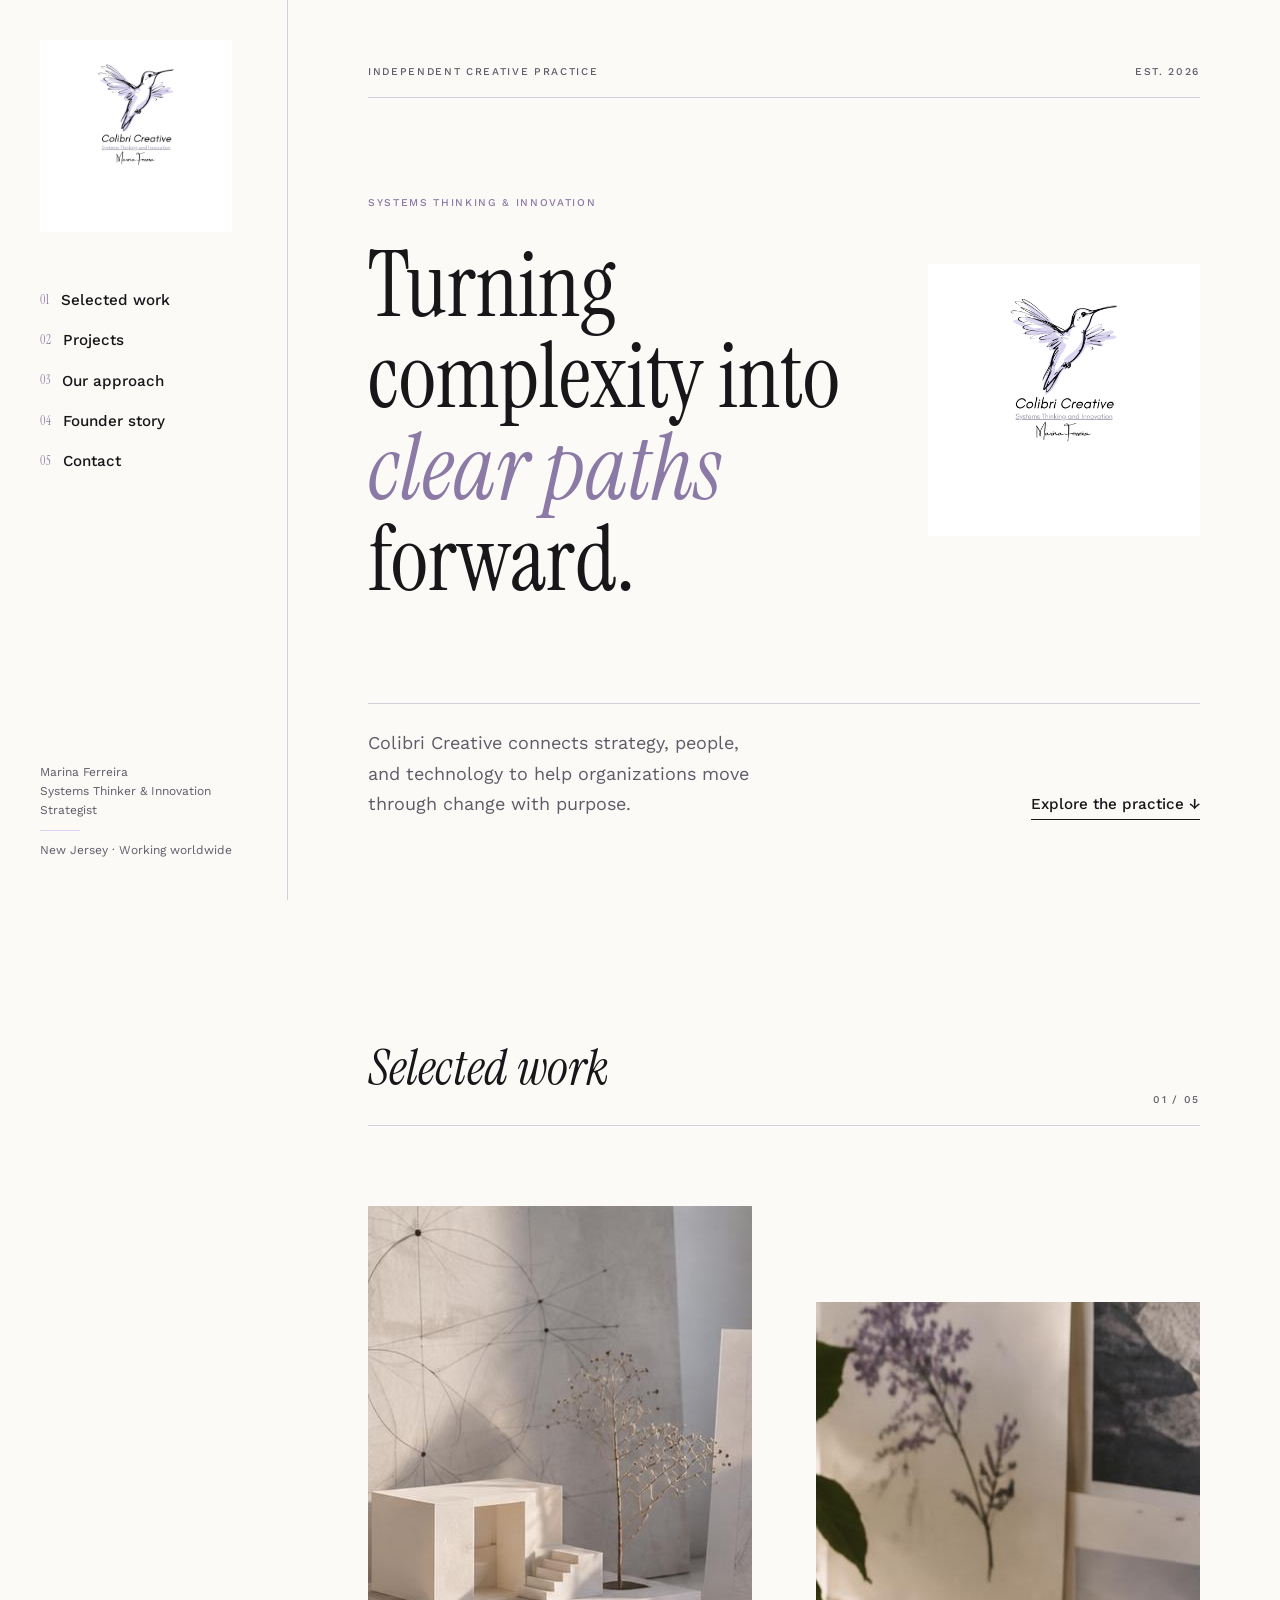
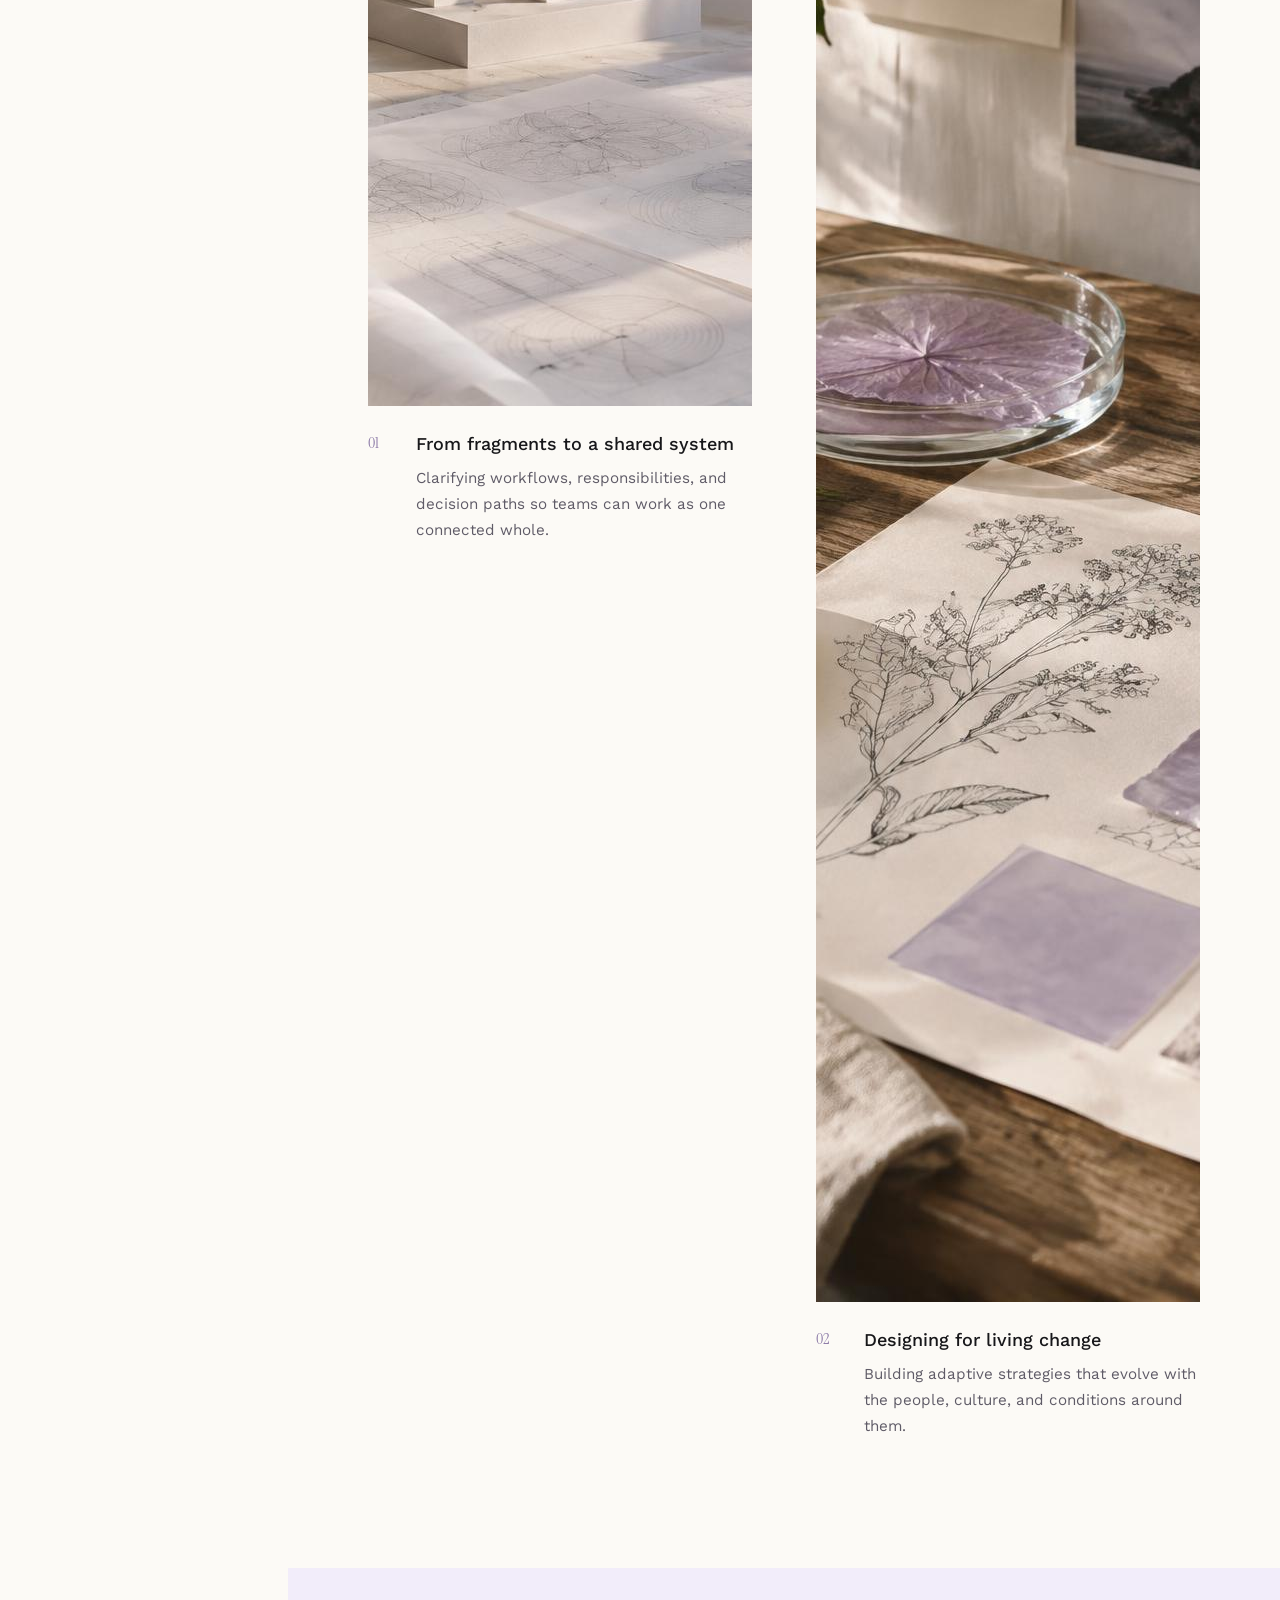
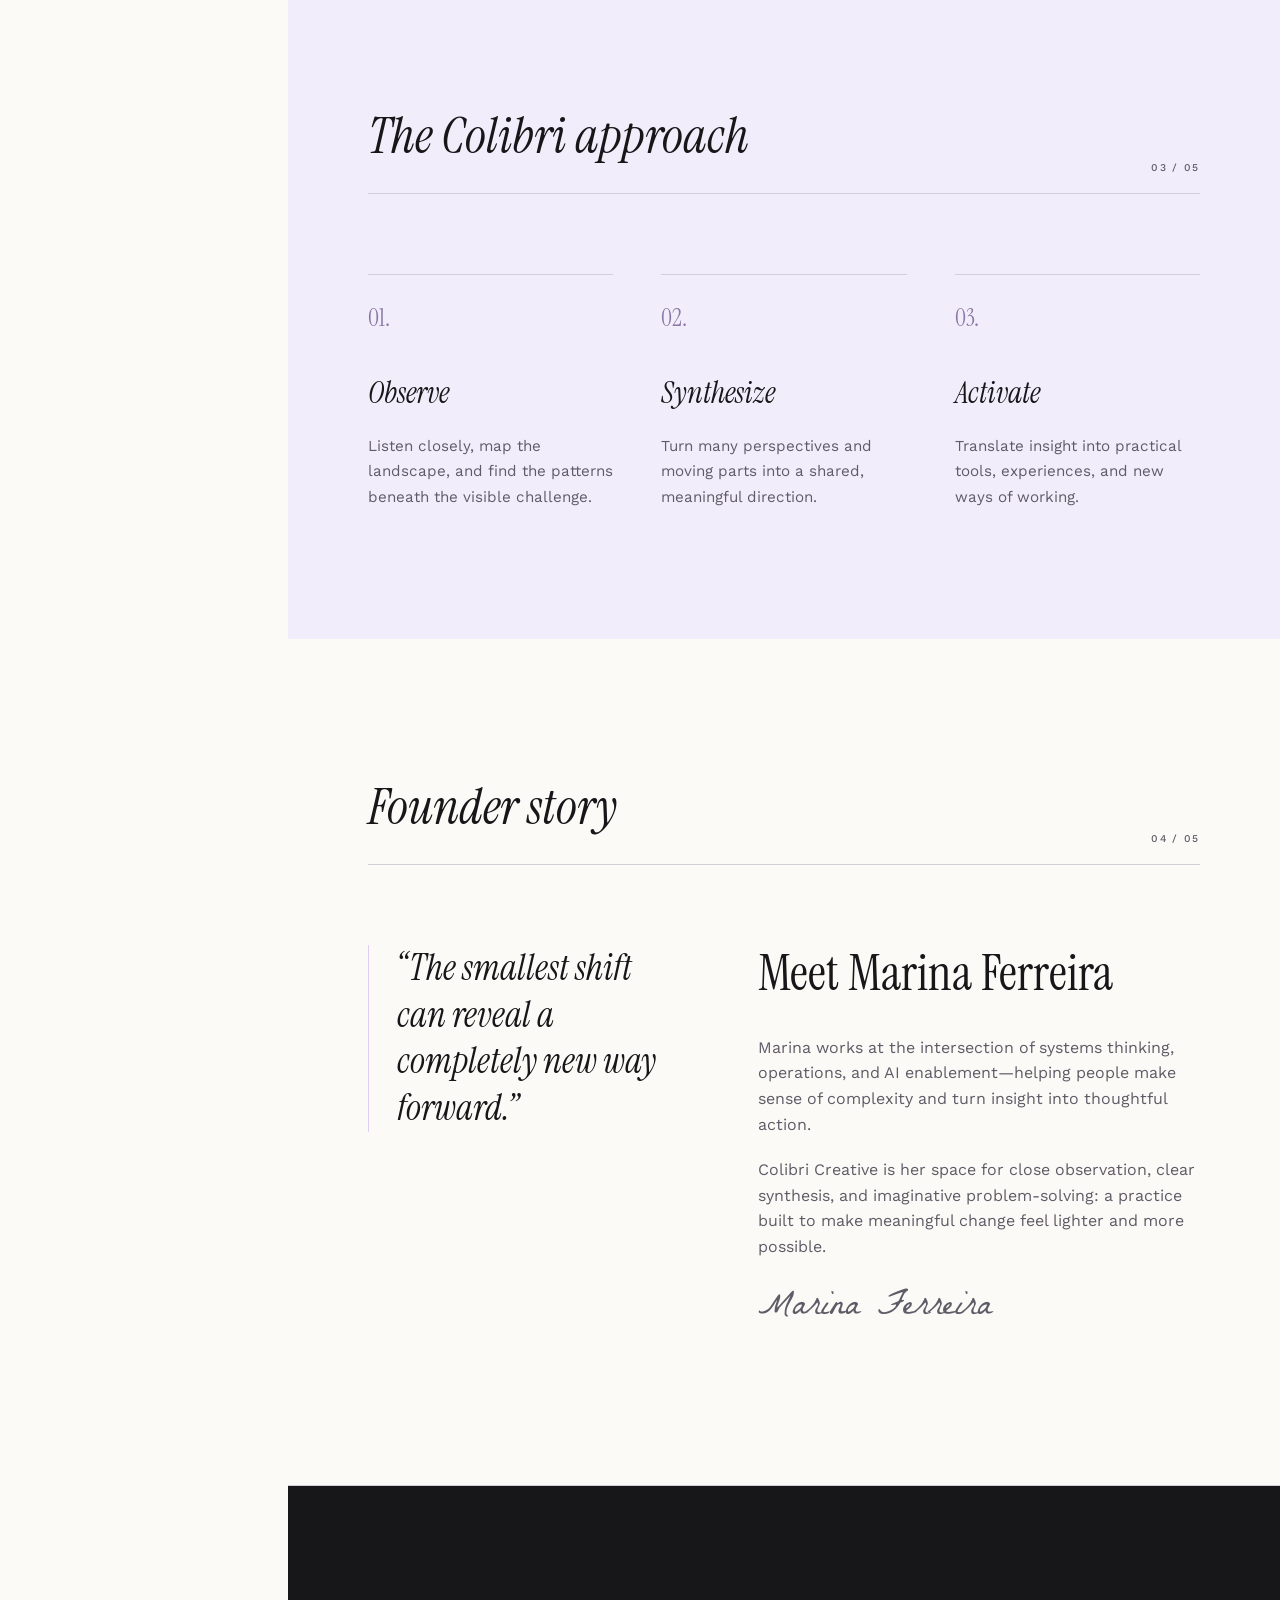
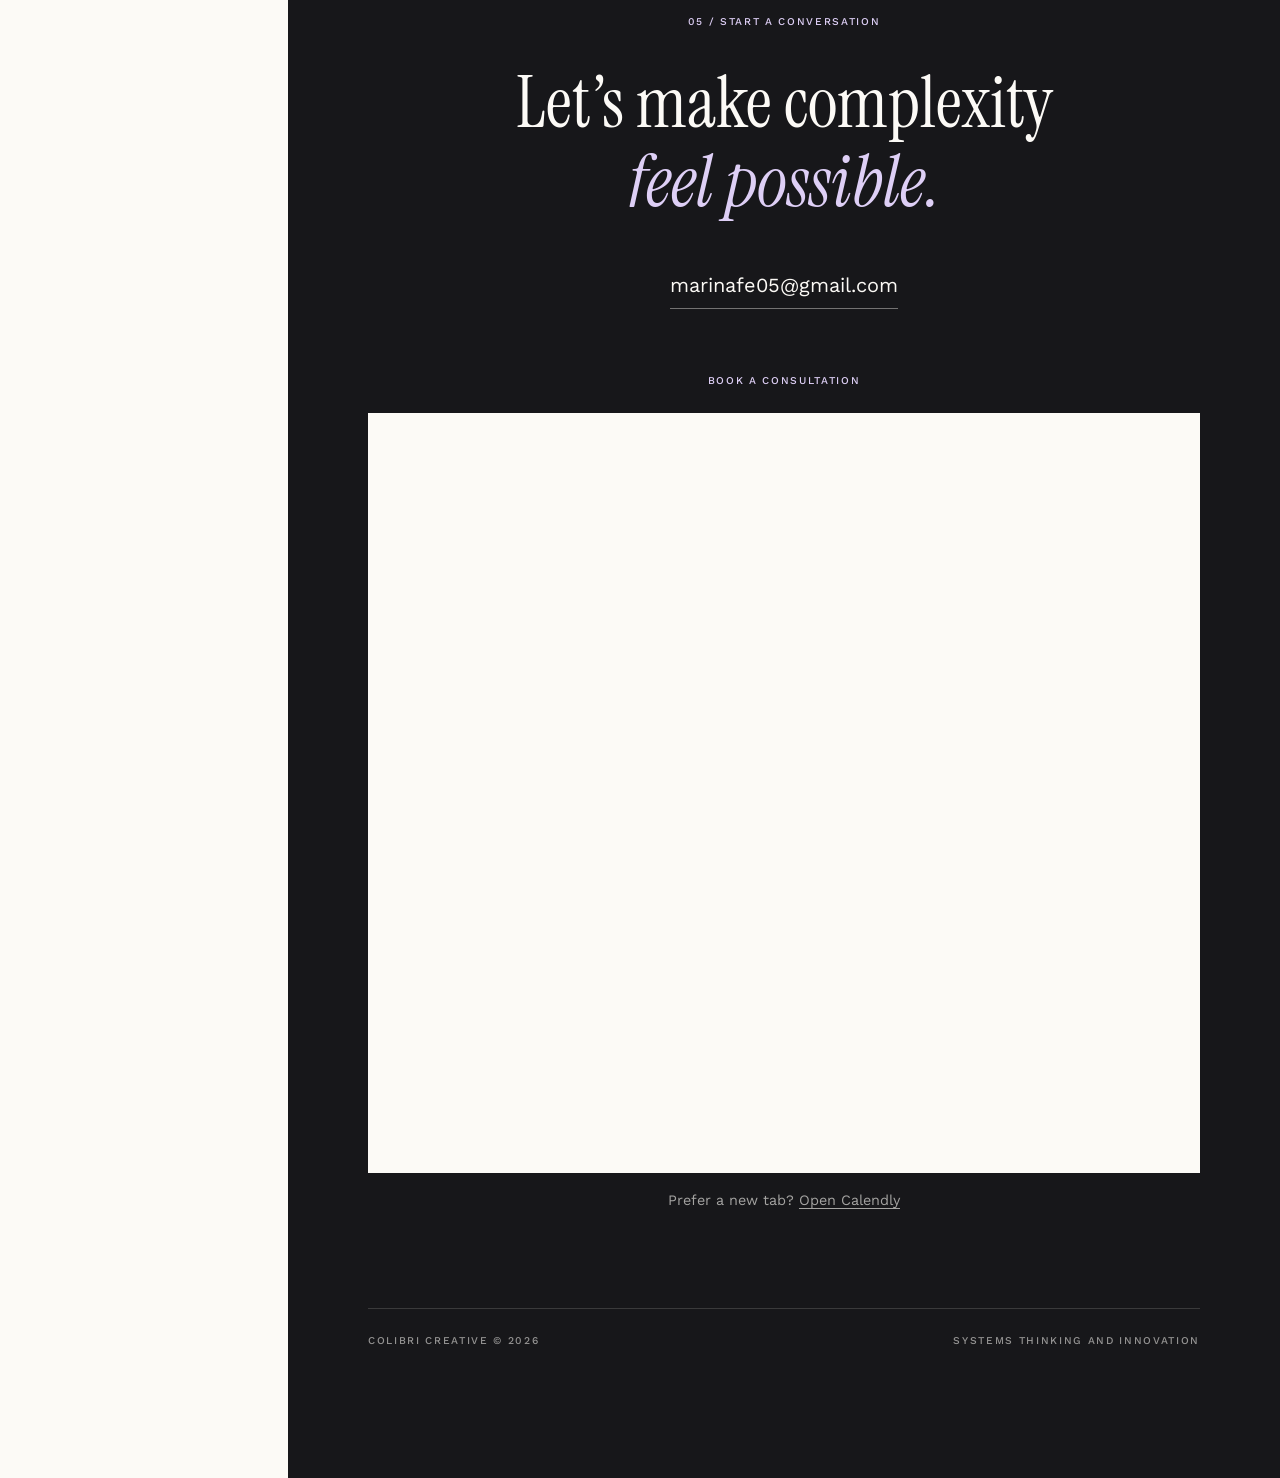
==== index.html @ 83164e40 "Rebuild site from Lovable and add Projects plus Calendly Keep the Colibri Creative Spark layout, cop" ====
<!DOCTYPE html>
<html lang="en">
<head>
  <meta charset="UTF-8">
  <meta name="viewport" content="width=device-width, initial-scale=1.0">
  <title>Colibri Creative | Systems Thinking &amp; Innovation</title>
  <meta name="author" content="Marina Ferreira">
  <meta name="description" content="Colibri Creative brings systems thinking and human-centered innovation to complex organizational challenges.">
  <link rel="icon" href="favicon.png" type="image/png">
  <link rel="preconnect" href="https://fonts.googleapis.com">
  <link rel="preconnect" href="https://fonts.gstatic.com" crossorigin>
  <link href="https://fonts.googleapis.com/css2?family=Instrument+Serif:ital@0;1&family=La+Belle+Aurore&family=Work+Sans:wght@300;400;500;600&display=swap" rel="stylesheet">
  <link rel="stylesheet" href="https://assets.calendly.com/assets/external/widget.css">
  <link rel="stylesheet" href="css/styles.css">
</head>
<body>
  <a class="skip-link" href="#top">Skip to content</a>

  <header class="mobile-header">
    <a class="mobile-brand" href="#top">Colibri Creative</a>
    <a class="mobile-contact" href="#contact">Contact</a>
  </header>

  <aside class="sidebar">
    <div>
      <a href="#top" aria-label="Colibri Creative home">
        <img class="sidebar-logo" src="assets/colibri-creative-logo.png" alt="Colibri Creative — Systems Thinking and Innovation">
      </a>
      <nav class="nav" aria-label="Main navigation">
        <ul>
          <li><a href="#work"><span class="nav-index">01</span>Selected work</a></li>
          <li><a href="projects.html"><span class="nav-index">02</span>Projects</a></li>
          <li><a href="#approach"><span class="nav-index">03</span>Our approach</a></li>
          <li><a href="#story"><span class="nav-index">04</span>Founder story</a></li>
          <li><a href="#contact"><span class="nav-index">05</span>Contact</a></li>
        </ul>
      </nav>
    </div>
    <div class="sidebar-meta">
      <p>Marina Ferreira<br>Systems Thinker &amp; Innovation Strategist</p>
      <div class="sidebar-rule"></div>
      <p>New Jersey · Working worldwide</p>
    </div>
  </aside>

  <main class="main" id="top">
    <section class="hero">
      <div class="hero-meta">
        <span>Independent creative practice</span>
        <span>Est. 2026</span>
      </div>
      <div class="hero-grid">
        <div class="animate-rise">
          <p class="kicker">Systems thinking &amp; innovation</p>
          <h1>Turning complexity into <span class="italic text-primary">clear paths</span> forward.</h1>
        </div>
        <img class="hero-mark" src="assets/colibri-creative-logo.png" alt="Colibri Creative hummingbird">
      </div>
      <div class="hero-foot">
        <p class="lede">Colibri Creative connects strategy, people, and technology to help organizations move through change with purpose.</p>
        <a class="text-link" href="#work">Explore the practice ↓</a>
      </div>
    </section>

    <section class="section" id="work">
      <div class="section-head">
        <h2>Selected work</h2>
        <span class="section-index">01 / 05</span>
      </div>
      <div class="work-grid">
        <article class="work-card">
          <div class="work-media">
            <img src="assets/colibri-systems-study.jpg" alt="Architectural models and systems diagrams in a sunlit studio" width="1200" height="800">
          </div>
          <div class="work-copy">
            <span class="work-num">01</span>
            <div>
              <h3>From fragments to a shared system</h3>
              <p>Clarifying workflows, responsibilities, and decision paths so teams can work as one connected whole.</p>
            </div>
          </div>
        </article>
        <article class="work-card">
          <div class="work-media">
            <img src="assets/colibri-living-systems.jpg" alt="Botanical research materials and lilac samples on a studio table" width="1200" height="1600">
          </div>
          <div class="work-copy">
            <span class="work-num">02</span>
            <div>
              <h3>Designing for living change</h3>
              <p>Building adaptive strategies that evolve with the people, culture, and conditions around them.</p>
            </div>
          </div>
        </article>
      </div>
    </section>

    <section class="section approach" id="approach">
      <div class="section-head">
        <h2>The Colibri approach</h2>
        <span class="section-index">03 / 05</span>
      </div>
      <div class="approach-grid">
        <article class="approach-card">
          <span class="approach-num">01.</span>
          <h3>Observe</h3>
          <p>Listen closely, map the landscape, and find the patterns beneath the visible challenge.</p>
        </article>
        <article class="approach-card">
          <span class="approach-num">02.</span>
          <h3>Synthesize</h3>
          <p>Turn many perspectives and moving parts into a shared, meaningful direction.</p>
        </article>
        <article class="approach-card">
          <span class="approach-num">03.</span>
          <h3>Activate</h3>
          <p>Translate insight into practical tools, experiences, and new ways of working.</p>
        </article>
      </div>
    </section>

    <section class="section" id="story">
      <div class="section-head">
        <h2>Founder story</h2>
        <span class="section-index">04 / 05</span>
      </div>
      <div class="story-grid">
        <p class="quote">“The smallest shift can reveal a completely new way forward.”</p>
        <div class="story-copy">
          <h3>Meet Marina Ferreira</h3>
          <div class="story-body">
            <p>Marina works at the intersection of systems thinking, operations, and AI enablement—helping people make sense of complexity and turn insight into thoughtful action.</p>
            <p>Colibri Creative is her space for close observation, clear synthesis, and imaginative problem-solving: a practice built to make meaningful change feel lighter and more possible.</p>
          </div>
          <p class="signature">Marina Ferreira</p>
        </div>
      </div>
    </section>

    <section class="section contact" id="contact">
      <div class="contact-inner">
        <p class="contact-kicker">05 / Start a conversation</p>
        <h2>Let’s make complexity<br><span class="italic text-accent">feel possible.</span></h2>
        <a class="contact-mail" href="mailto:marinafe05@gmail.com">marinafe05@gmail.com</a>
        <p class="contact-kicker booking-label">Book a consultation</p>
        <div class="booking-panel">
          <div
            class="calendly-inline-widget"
            data-url="https://calendly.com/marinatfe5?hide_gdpr_banner=1&background_color=fcfaf6&text_color=17171a&primary_color=8b79a6"
            style="min-width:320px;height:760px;">
          </div>
        </div>
        <p class="booking-note">
          Prefer a new tab?
          <a href="https://calendly.com/marinatfe5" target="_blank" rel="noopener noreferrer">Open Calendly</a>
        </p>
      </div>
      <div class="footer-meta">
        <span>Colibri Creative © 2026</span>
        <span>Systems thinking and innovation</span>
      </div>
    </section>
  </main>

  <script src="https://assets.calendly.com/assets/external/widget.js" type="text/javascript" async></script>
</body>
</html>
---- css/styles.css ----
:root {
  --background: oklch(98.5% 0.006 85);
  --foreground: oklch(20.5% 0.006 300);
  --primary: oklch(61% 0.07 303);
  --secondary: oklch(95.5% 0.018 303);
  --muted: oklch(48% 0.018 300);
  --accent: oklch(88% 0.055 303);
  --border: oklch(86% 0.012 300);
  --sidebar: 18rem;
  --display: "Instrument Serif", "Times New Roman", serif;
  --sans: "Work Sans", "Segoe UI", sans-serif;
  --signature: "La Belle Aurore", cursive;
}

*,
*::before,
*::after {
  box-sizing: border-box;
}

html {
  scroll-behavior: smooth;
}

body {
  margin: 0;
  color: var(--foreground);
  background: var(--background);
  font-family: var(--sans);
  line-height: 1.6;
}

img {
  display: block;
  max-width: 100%;
}

a {
  color: inherit;
  text-decoration: none;
}

::selection {
  background: var(--accent);
}

.skip-link {
  position: absolute;
  left: 1rem;
  top: -3rem;
  z-index: 100;
  padding: 0.6rem 0.9rem;
  background: var(--foreground);
  color: var(--background);
}

.skip-link:focus {
  top: 1rem;
}

.mobile-header {
  display: none;
  position: sticky;
  top: 0;
  z-index: 50;
  align-items: center;
  justify-content: space-between;
  padding: 1rem 1.25rem;
  border-bottom: 1px solid var(--border);
  background: color-mix(in oklab, var(--background) 95%, transparent);
  backdrop-filter: blur(12px);
}

.mobile-brand {
  font-family: var(--display);
  font-size: 1.25rem;
  font-style: italic;
}

.mobile-contact {
  font-size: 0.65rem;
  font-weight: 500;
  letter-spacing: 0.16em;
  text-transform: uppercase;
  color: var(--muted);
}

.sidebar {
  position: fixed;
  inset: 0 auto 0 0;
  z-index: 40;
  display: flex;
  width: var(--sidebar);
  flex-direction: column;
  justify-content: space-between;
  padding: 2.5rem;
  border-right: 1px solid var(--border);
  background: var(--background);
}

.sidebar-logo {
  width: 12rem;
}

.nav {
  margin-top: 3.5rem;
}

.nav ul {
  margin: 0;
  padding: 0;
  list-style: none;
}

.nav li + li {
  margin-top: 1rem;
}

.nav a {
  display: flex;
  align-items: center;
  gap: 0.75rem;
  font-size: 0.95rem;
  font-weight: 500;
  transition: color 0.2s ease;
}

.nav a:hover,
.nav a[aria-current="page"] {
  color: var(--primary);
}

.nav-index {
  font-family: var(--display);
  font-size: 0.75rem;
  color: var(--primary);
}

.sidebar-meta {
  font-size: 0.75rem;
  line-height: 1.6;
  color: var(--muted);
}

.sidebar-meta p {
  margin: 0;
}

.sidebar-rule {
  width: 2.5rem;
  height: 1px;
  margin: 0.6rem 0;
  background: var(--accent);
}

.main {
  margin-left: var(--sidebar);
}

.hero {
  position: relative;
  display: flex;
  min-height: 100vh;
  flex-direction: column;
  justify-content: space-between;
  overflow: hidden;
  padding: 4rem 5rem 5rem;
}

.hero-meta,
.section-index,
.kicker,
.contact-kicker,
.footer-meta {
  font-size: 0.65rem;
  font-weight: 500;
  letter-spacing: 0.16em;
  text-transform: uppercase;
}

.hero-meta {
  display: flex;
  justify-content: space-between;
  padding-bottom: 1rem;
  border-bottom: 1px solid var(--border);
  color: var(--muted);
}

.hero-grid {
  display: grid;
  grid-template-columns: minmax(0, 1fr) 17rem;
  gap: 4rem;
  align-items: center;
  padding: 3.5rem 0;
}

.kicker {
  margin: 0 0 1.75rem;
  color: var(--primary);
}

.hero h1,
.display {
  margin: 0;
  max-width: 56rem;
  font-family: var(--display);
  font-size: clamp(3rem, 7vw, 6rem);
  font-weight: 400;
  line-height: 1.02;
}

.italic {
  font-style: italic;
}

.text-primary {
  color: var(--primary);
}

.text-accent {
  color: var(--accent);
}

.hero-mark {
  width: 100%;
  animation: hover-mark 5s ease-in-out infinite;
}

.hero-foot {
  display: grid;
  grid-template-columns: 1fr 1fr;
  gap: 1.5rem;
  align-items: end;
  padding-top: 1.5rem;
  border-top: 1px solid var(--border);
}

.lede {
  max-width: 36rem;
  margin: 0;
  font-size: 1.125rem;
  line-height: 1.7;
  color: var(--muted);
}

.text-link {
  justify-self: end;
  border-bottom: 1px solid var(--foreground);
  padding-bottom: 0.2rem;
  font-size: 0.95rem;
  font-weight: 500;
  transition: color 0.2s ease, border-color 0.2s ease;
}

.text-link:hover {
  color: var(--primary);
  border-color: var(--primary);
}

.section {
  padding: 8rem 5rem;
}

.section-head {
  display: flex;
  align-items: flex-end;
  justify-content: space-between;
  margin-bottom: 5rem;
  padding-bottom: 1rem;
  border-bottom: 1px solid var(--border);
}

.section h2,
.section-title {
  margin: 0;
  font-family: var(--display);
  font-size: clamp(2.25rem, 4vw, 3.15rem);
  font-style: italic;
  font-weight: 400;
}

.section-index {
  color: var(--muted);
}

.work-grid {
  display: grid;
  grid-template-columns: 1fr 1fr;
  gap: 4rem;
}

.work-card:nth-child(2) {
  padding-top: 6rem;
}

.work-media {
  overflow: hidden;
  background: var(--secondary);
}

.work-media img {
  width: 100%;
  aspect-ratio: 3 / 2;
  object-fit: cover;
  transition: transform 0.7s ease;
}

.work-card:nth-child(2) img {
  aspect-ratio: 3 / 4;
}

.work-card:hover img {
  transform: scale(1.02);
}

.work-copy {
  display: grid;
  grid-template-columns: 2rem 1fr;
  gap: 1rem;
  margin-top: 1.5rem;
}

.work-num {
  font-family: var(--display);
  color: var(--primary);
}

.work-copy h3 {
  margin: 0;
  font-size: 1.125rem;
  font-weight: 500;
}

.work-copy p {
  max-width: 28rem;
  margin: 0.5rem 0 0;
  font-size: 0.95rem;
  line-height: 1.7;
  color: var(--muted);
}

.approach {
  background: var(--secondary);
}

.approach-grid {
  display: grid;
  grid-template-columns: repeat(3, 1fr);
  gap: 3rem;
}

.approach-card {
  padding-top: 1.5rem;
  border-top: 1px solid var(--border);
}

.approach-num {
  font-family: var(--display);
  font-size: 1.5rem;
  color: var(--primary);
}

.approach-card h3 {
  margin: 2rem 0 0;
  font-family: var(--display);
  font-size: 1.9rem;
  font-style: italic;
  font-weight: 400;
}

.approach-card p {
  margin: 1rem 0 0;
  font-size: 0.95rem;
  line-height: 1.7;
  color: var(--muted);
}

.story-grid {
  display: grid;
  grid-template-columns: 0.8fr 1.2fr;
  gap: 6rem;
  align-items: start;
}

.quote {
  margin: 0;
  padding-left: 1.75rem;
  border-left: 1px solid var(--accent);
  font-family: var(--display);
  font-size: clamp(1.7rem, 3vw, 2.25rem);
  font-style: italic;
  line-height: 1.3;
}

.story-copy h3 {
  margin: 0;
  font-family: var(--display);
  font-size: clamp(2.4rem, 4vw, 3.15rem);
  font-weight: 400;
  line-height: 1.15;
}

.story-copy p {
  margin: 0 0 1.25rem;
  color: var(--muted);
}

.story-body {
  margin-top: 2rem;
}

.signature {
  margin-top: 2.5rem;
  font-family: var(--signature);
  font-size: 2.25rem;
  color: var(--primary);
}

.contact {
  border-top: 1px solid var(--border);
  background: var(--foreground);
  color: var(--background);
}

.contact-inner {
  max-width: 56rem;
  margin: 0 auto;
  text-align: center;
}

.contact-kicker {
  margin: 0;
  color: var(--accent);
}

.contact h2 {
  margin: 2rem 0 0;
  font-family: var(--display);
  font-size: clamp(2.8rem, 6vw, 4.5rem);
  font-style: normal;
  font-weight: 400;
  line-height: 1.1;
}

.contact-mail {
  display: inline-block;
  margin-top: 3rem;
  padding-bottom: 0.4rem;
  border-bottom: 1px solid color-mix(in oklab, var(--background) 40%, transparent);
  font-size: 1.25rem;
  transition: color 0.2s ease, border-color 0.2s ease;
}

.contact-mail:hover {
  color: var(--accent);
  border-color: var(--accent);
}

.booking-label {
  margin-top: 4rem;
}

.booking-panel {
  overflow: hidden;
  width: min(64rem, 100%);
  margin: 1.5rem auto 0;
  background: var(--background);
  min-height: 760px;
}

.calendly-inline-widget {
  min-width: 320px;
  height: 760px;
}

.booking-note {
  margin: 1rem 0 0;
  color: color-mix(in oklab, var(--background) 62%, transparent);
  font-size: 0.9rem;
}

.booking-note a {
  color: inherit;
  text-decoration: underline;
  text-underline-offset: 3px;
}

.footer-meta {
  display: flex;
  justify-content: space-between;
  gap: 1rem;
  margin-top: 6rem;
  padding-top: 1.5rem;
  border-top: 1px solid color-mix(in oklab, var(--background) 15%, transparent);
  color: color-mix(in oklab, var(--background) 55%, transparent);
}

.page-hero {
  padding: 5rem 5rem 2rem;
}

.page-hero h1 {
  margin: 0;
  font-family: var(--display);
  font-size: clamp(3rem, 6vw, 5rem);
  font-weight: 400;
  line-height: 1.05;
}

.page-hero .lede {
  margin-top: 1.5rem;
}

@keyframes rise {
  from {
    opacity: 0;
    transform: translateY(18px);
  }
  to {
    opacity: 1;
    transform: translateY(0);
  }
}

@keyframes hover-mark {
  0%,
  100% {
    transform: translateY(0);
  }
  50% {
    transform: translateY(-10px);
  }
}

.animate-rise {
  animation: 0.9s cubic-bezier(0.19, 1, 0.22, 1) both rise;
}

@media (max-width: 1024px) {
  .mobile-header {
    display: flex;
  }

  .sidebar {
    display: none;
  }

  .main {
    margin-left: 0;
  }

  .hero,
  .section,
  .page-hero {
    padding-left: 1.5rem;
    padding-right: 1.5rem;
  }

  .hero {
    min-height: 88vh;
    padding-top: 4rem;
    padding-bottom: 3.5rem;
  }

  .hero-grid,
  .hero-foot,
  .work-grid,
  .approach-grid,
  .story-grid {
    grid-template-columns: 1fr;
  }

  .hero-grid {
    gap: 2.5rem;
    padding: 3.5rem 0;
  }

  .hero-mark {
    max-width: 16rem;
    margin: 0 auto;
  }

  .text-link {
    justify-self: start;
  }

  .work-card:nth-child(2) {
    padding-top: 0;
  }

  .section {
    padding-top: 6rem;
    padding-bottom: 6rem;
  }
}
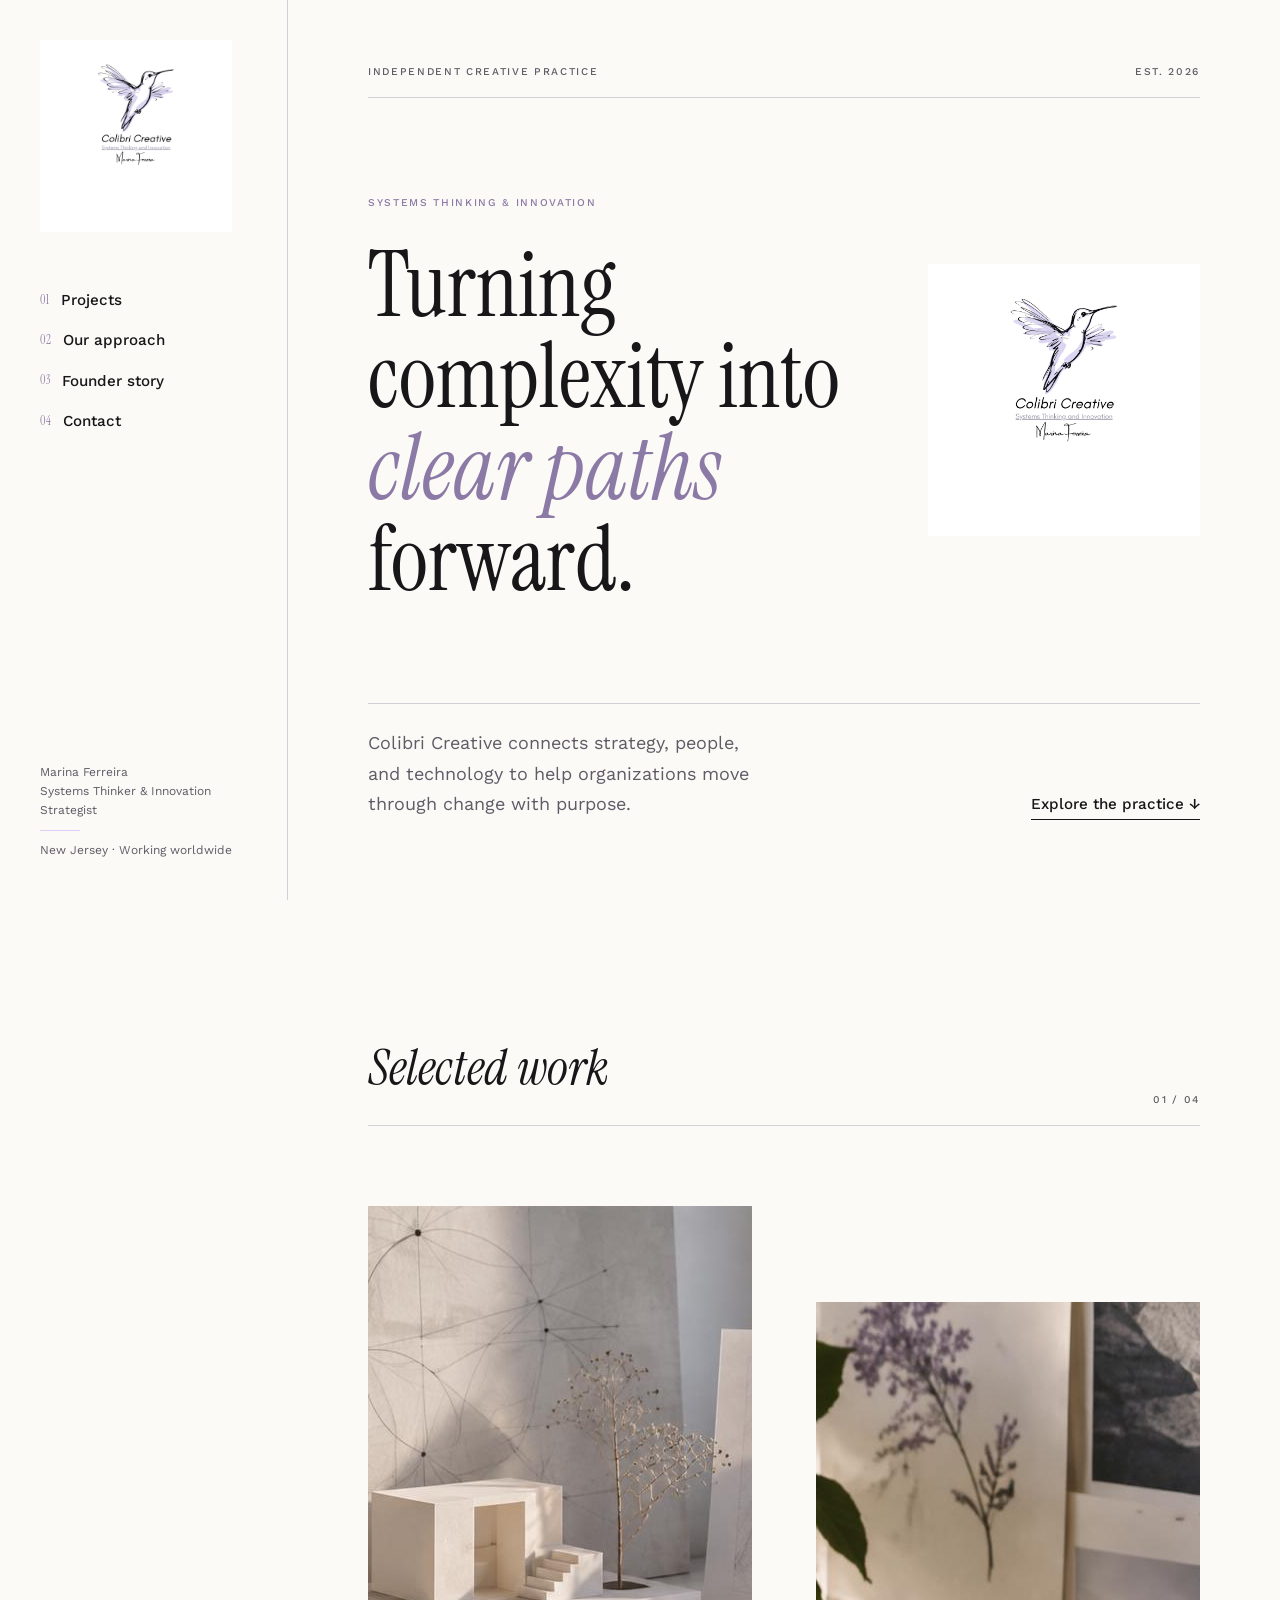
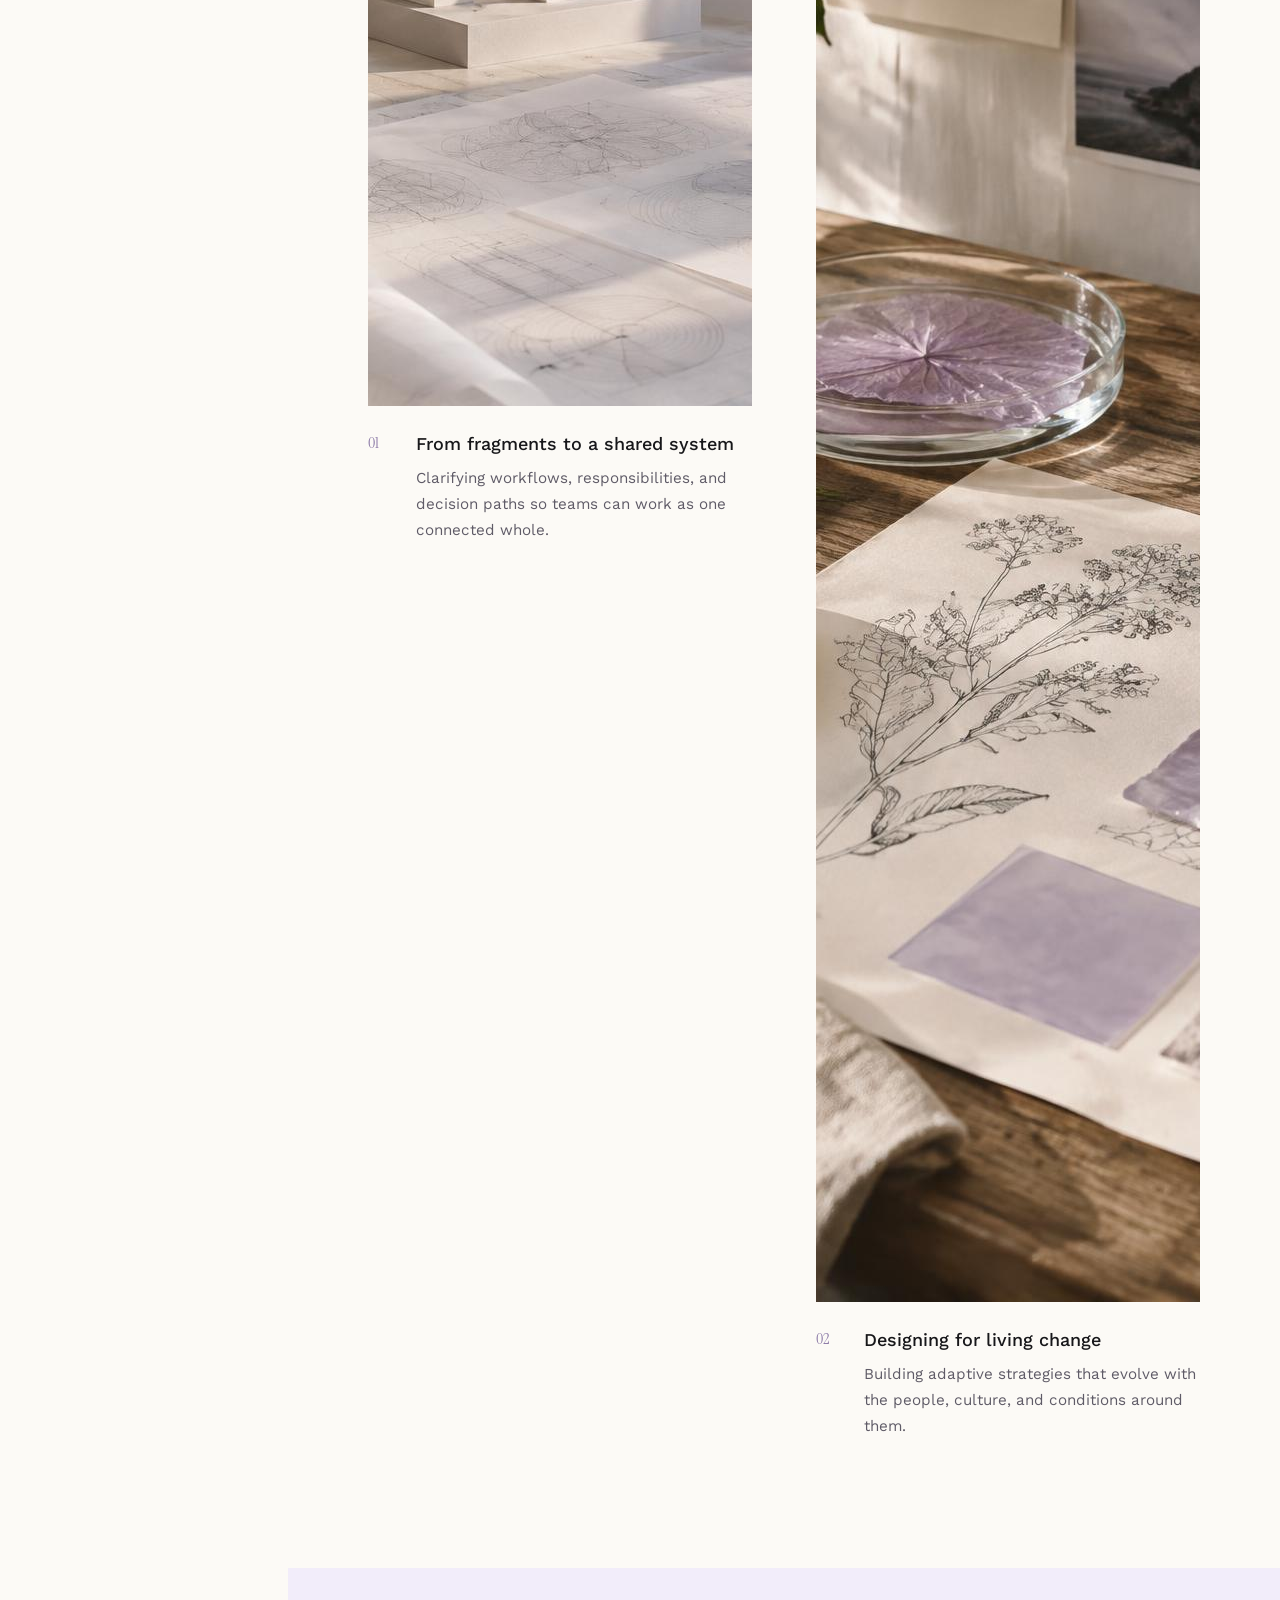
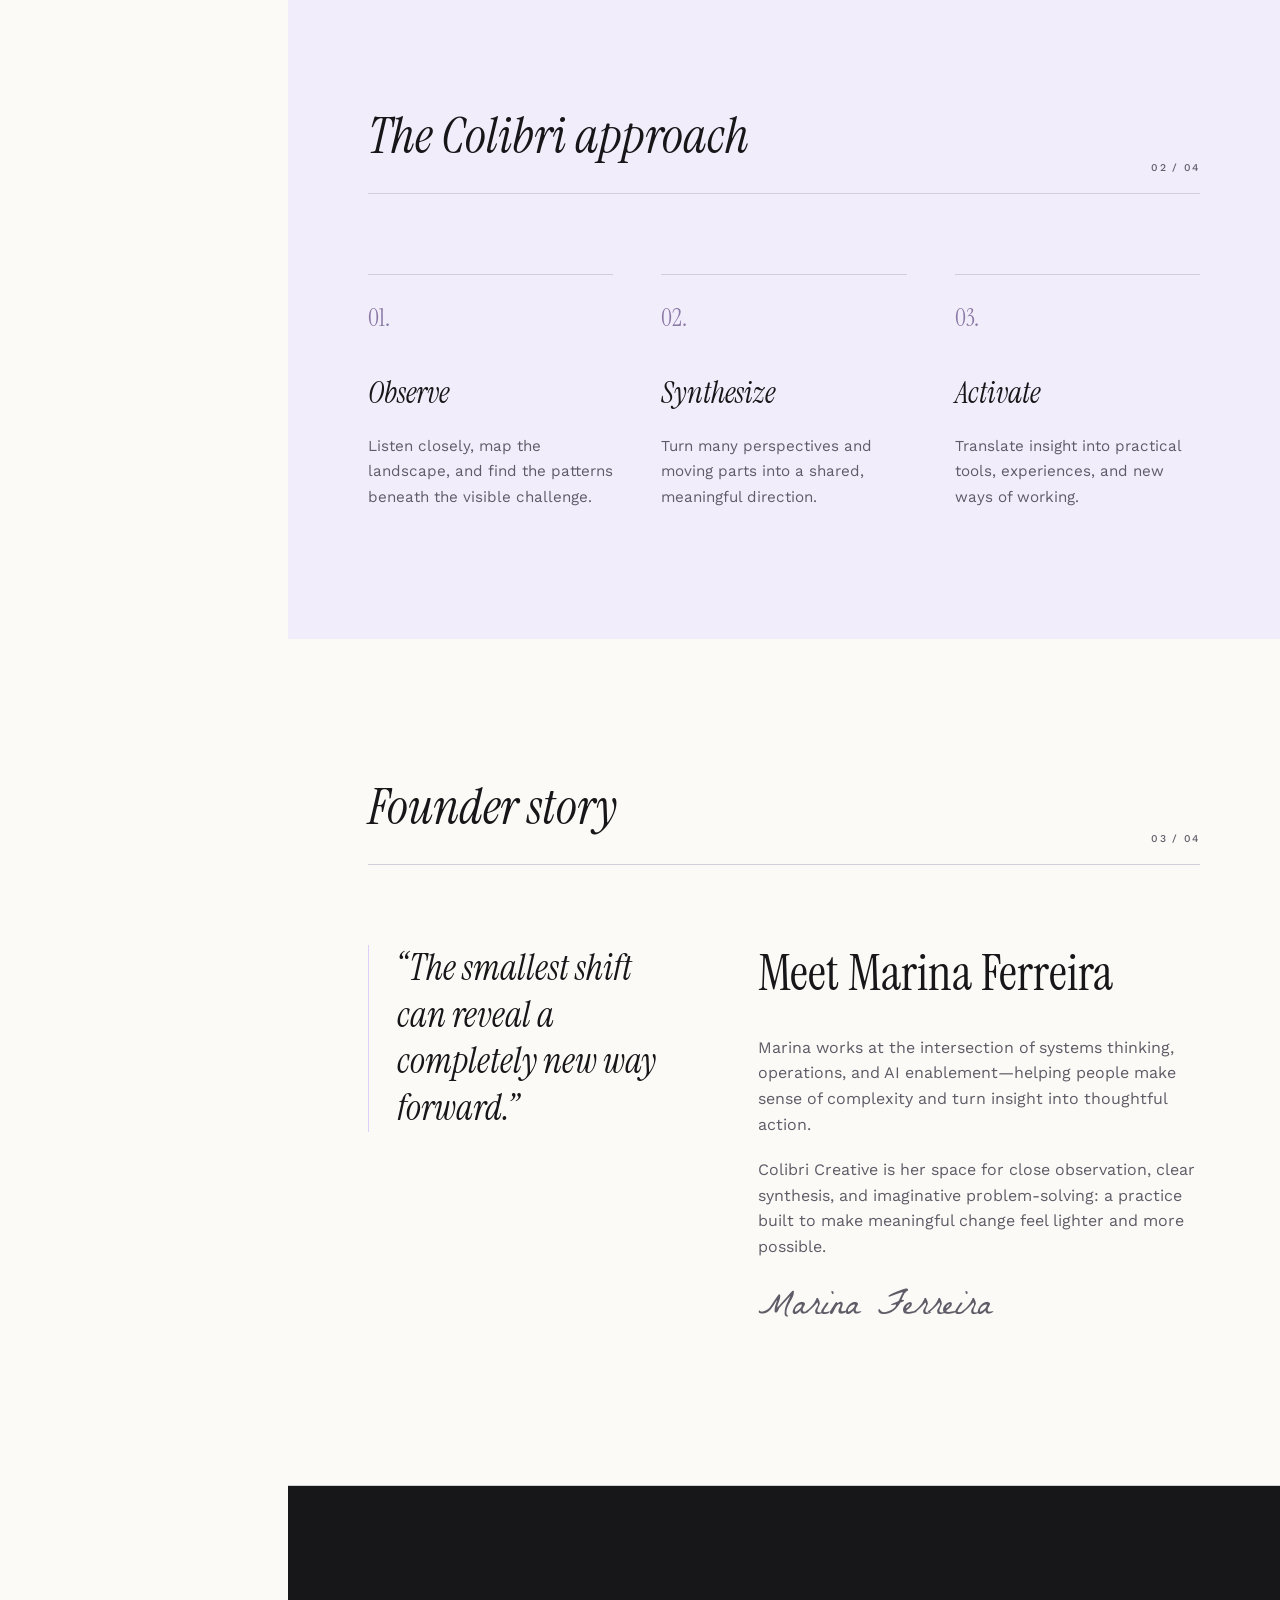
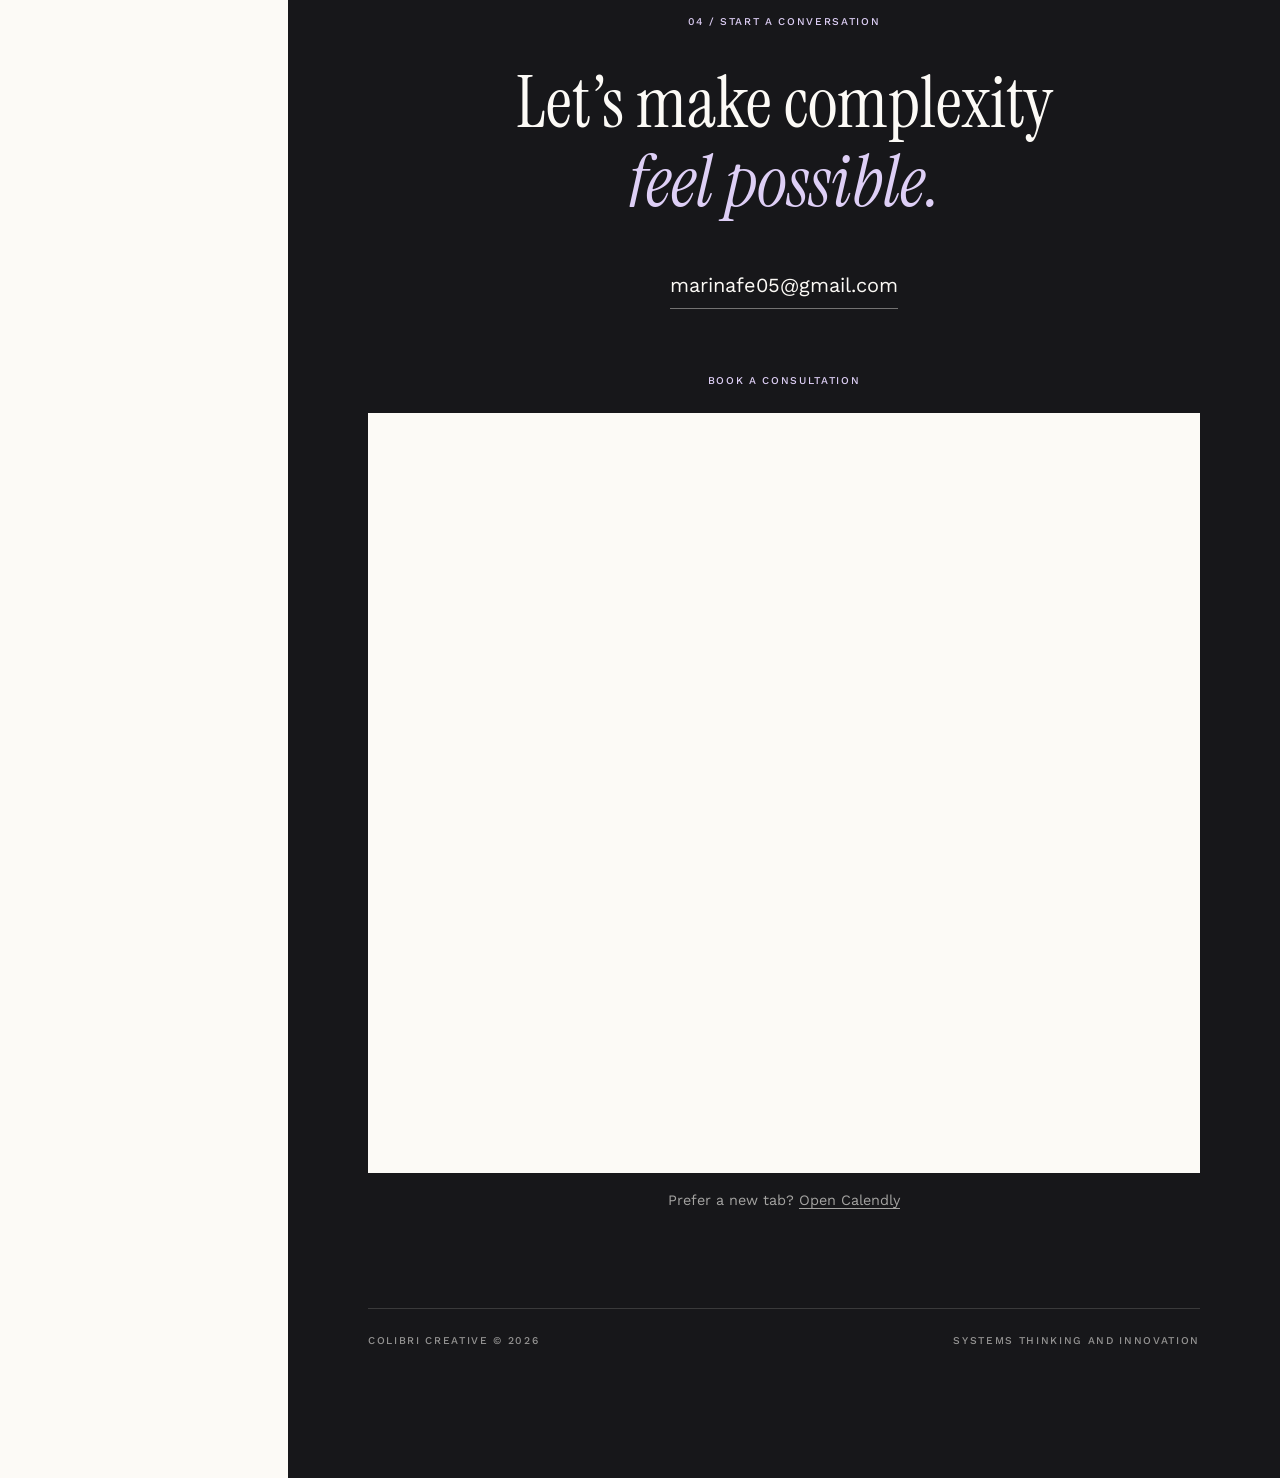
==== commit 4d4ccea4: "Remove the Selected work tab from the sidebar Projects is now the first nav item. The Selected work " ====
--- a/index.html
+++ b/index.html
@@ -18,7 +18,10 @@
 
   <header class="mobile-header">
     <a class="mobile-brand" href="#top">Colibri Creative</a>
-    <a class="mobile-contact" href="#contact">Contact</a>
+    <div class="mobile-links">
+      <a href="projects.html">Projects</a>
+      <a href="#contact">Contact</a>
+    </div>
   </header>
 
   <aside class="sidebar">
@@ -28,11 +31,10 @@
       </a>
       <nav class="nav" aria-label="Main navigation">
         <ul>
-          <li><a href="#work"><span class="nav-index">01</span>Selected work</a></li>
-          <li><a href="projects.html"><span class="nav-index">02</span>Projects</a></li>
-          <li><a href="#approach"><span class="nav-index">03</span>Our approach</a></li>
-          <li><a href="#story"><span class="nav-index">04</span>Founder story</a></li>
-          <li><a href="#contact"><span class="nav-index">05</span>Contact</a></li>
+          <li><a href="projects.html"><span class="nav-index">01</span>Projects</a></li>
+          <li><a href="#approach"><span class="nav-index">02</span>Our approach</a></li>
+          <li><a href="#story"><span class="nav-index">03</span>Founder story</a></li>
+          <li><a href="#contact"><span class="nav-index">04</span>Contact</a></li>
         </ul>
       </nav>
     </div>
@@ -65,7 +67,7 @@
     <section class="section" id="work">
       <div class="section-head">
         <h2>Selected work</h2>
-        <span class="section-index">01 / 05</span>
+        <span class="section-index">01 / 04</span>
       </div>
       <div class="work-grid">
         <article class="work-card">
@@ -98,7 +100,7 @@
     <section class="section approach" id="approach">
       <div class="section-head">
         <h2>The Colibri approach</h2>
-        <span class="section-index">03 / 05</span>
+        <span class="section-index">02 / 04</span>
       </div>
       <div class="approach-grid">
         <article class="approach-card">
@@ -122,7 +124,7 @@
     <section class="section" id="story">
       <div class="section-head">
         <h2>Founder story</h2>
-        <span class="section-index">04 / 05</span>
+        <span class="section-index">03 / 04</span>
       </div>
       <div class="story-grid">
         <p class="quote">“The smallest shift can reveal a completely new way forward.”</p>
@@ -139,7 +141,7 @@
 
     <section class="section contact" id="contact">
       <div class="contact-inner">
-        <p class="contact-kicker">05 / Start a conversation</p>
+        <p class="contact-kicker">04 / Start a conversation</p>
         <h2>Let’s make complexity<br><span class="italic text-accent">feel possible.</span></h2>
         <a class="contact-mail" href="mailto:marinafe05@gmail.com">marinafe05@gmail.com</a>
         <p class="contact-kicker booking-label">Book a consultation</p>
--- a/css/styles.css
+++ b/css/styles.css
@@ -77,12 +77,22 @@
   font-style: italic;
 }
 
-.mobile-contact {
+.mobile-links {
+  display: flex;
+  align-items: center;
+  gap: 1.1rem;
+}
+
+.mobile-links a {
   font-size: 0.65rem;
   font-weight: 500;
   letter-spacing: 0.16em;
   text-transform: uppercase;
   color: var(--muted);
+}
+
+.mobile-links a[aria-current="page"] {
+  color: var(--foreground);
 }
 
 .sidebar {
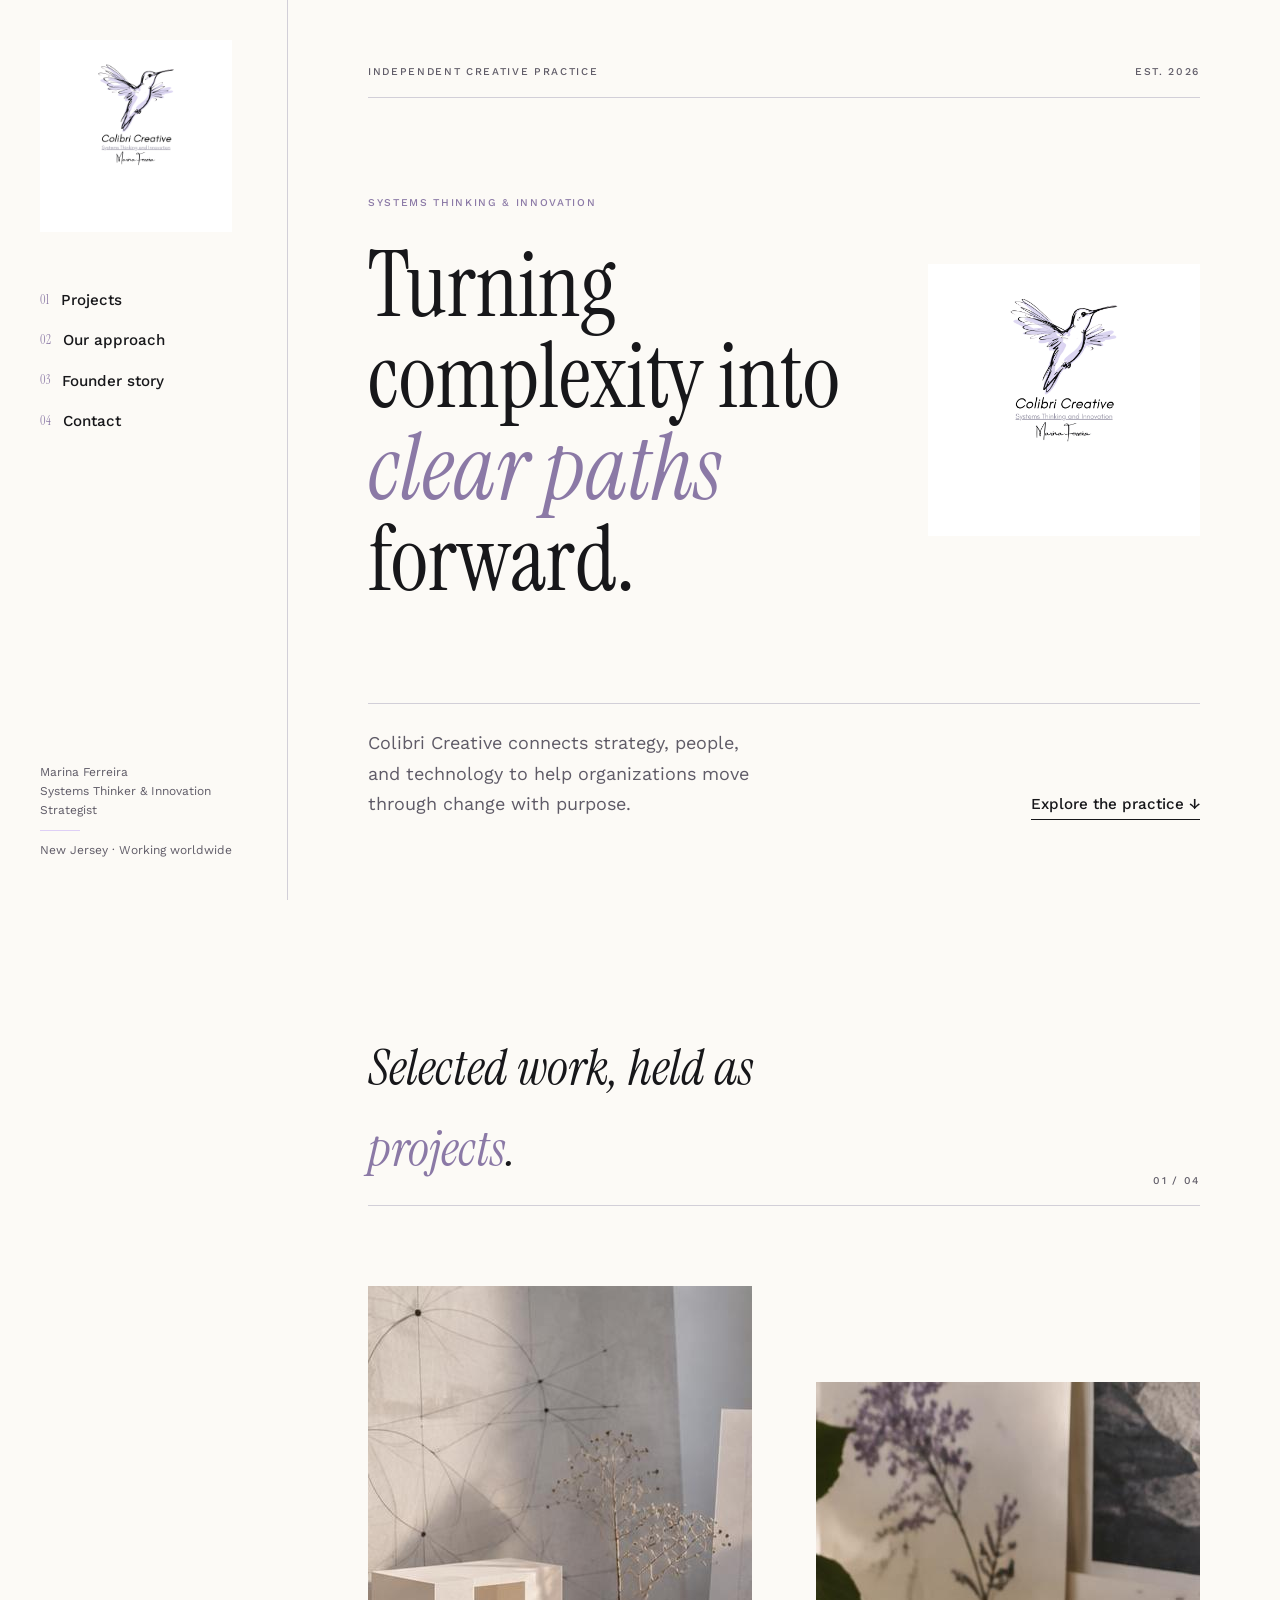
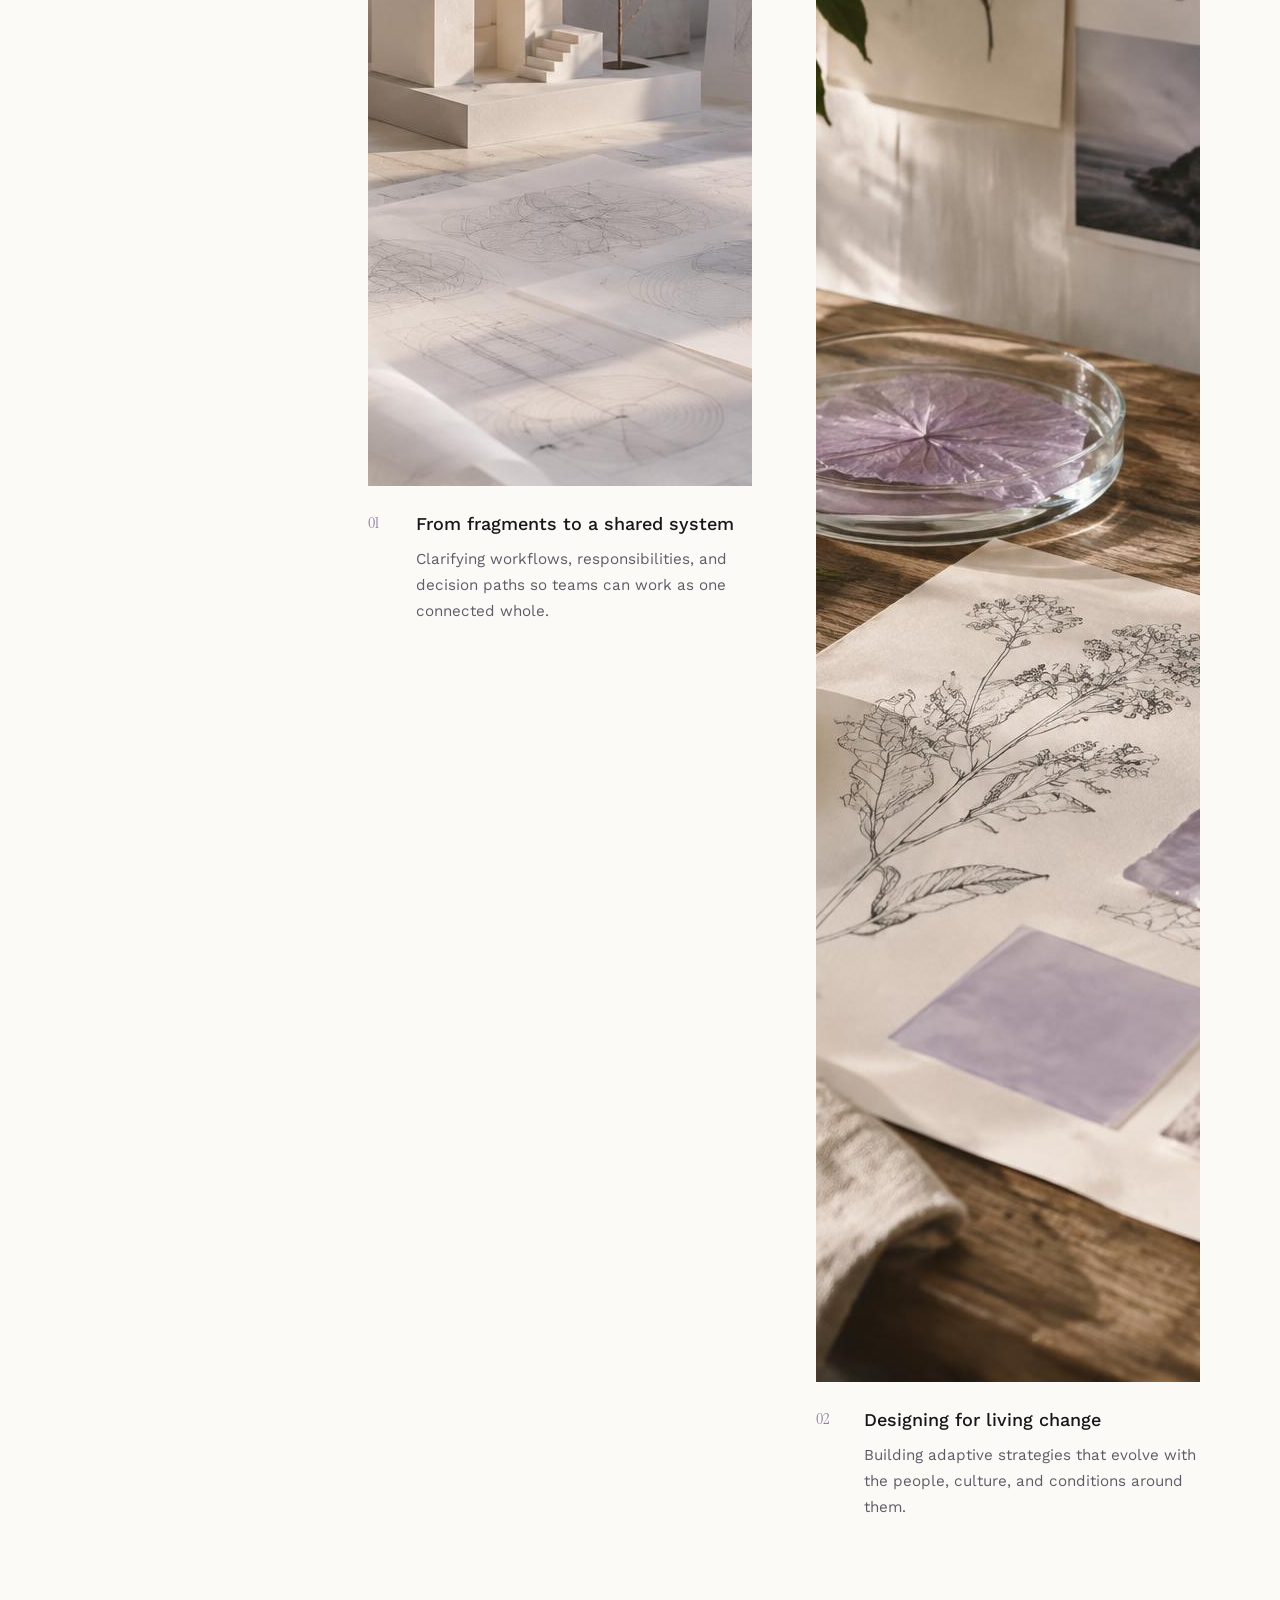
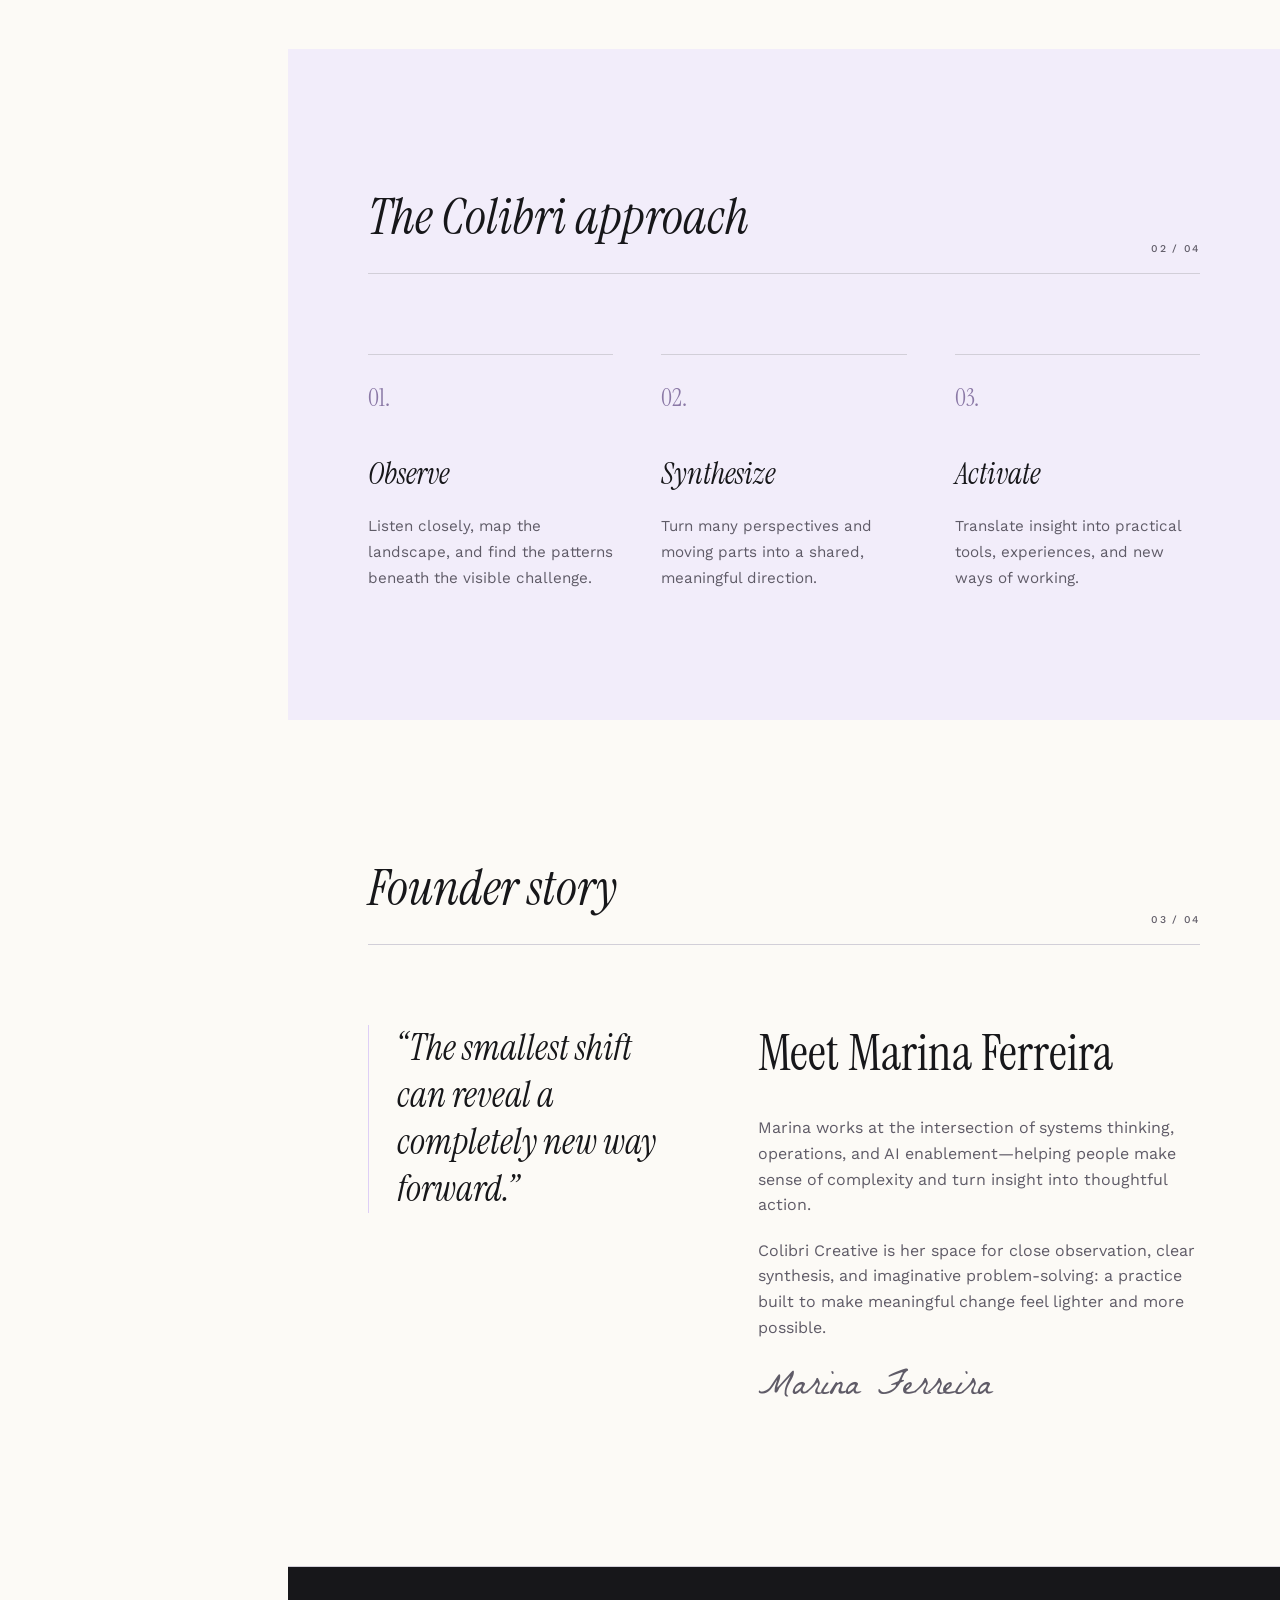
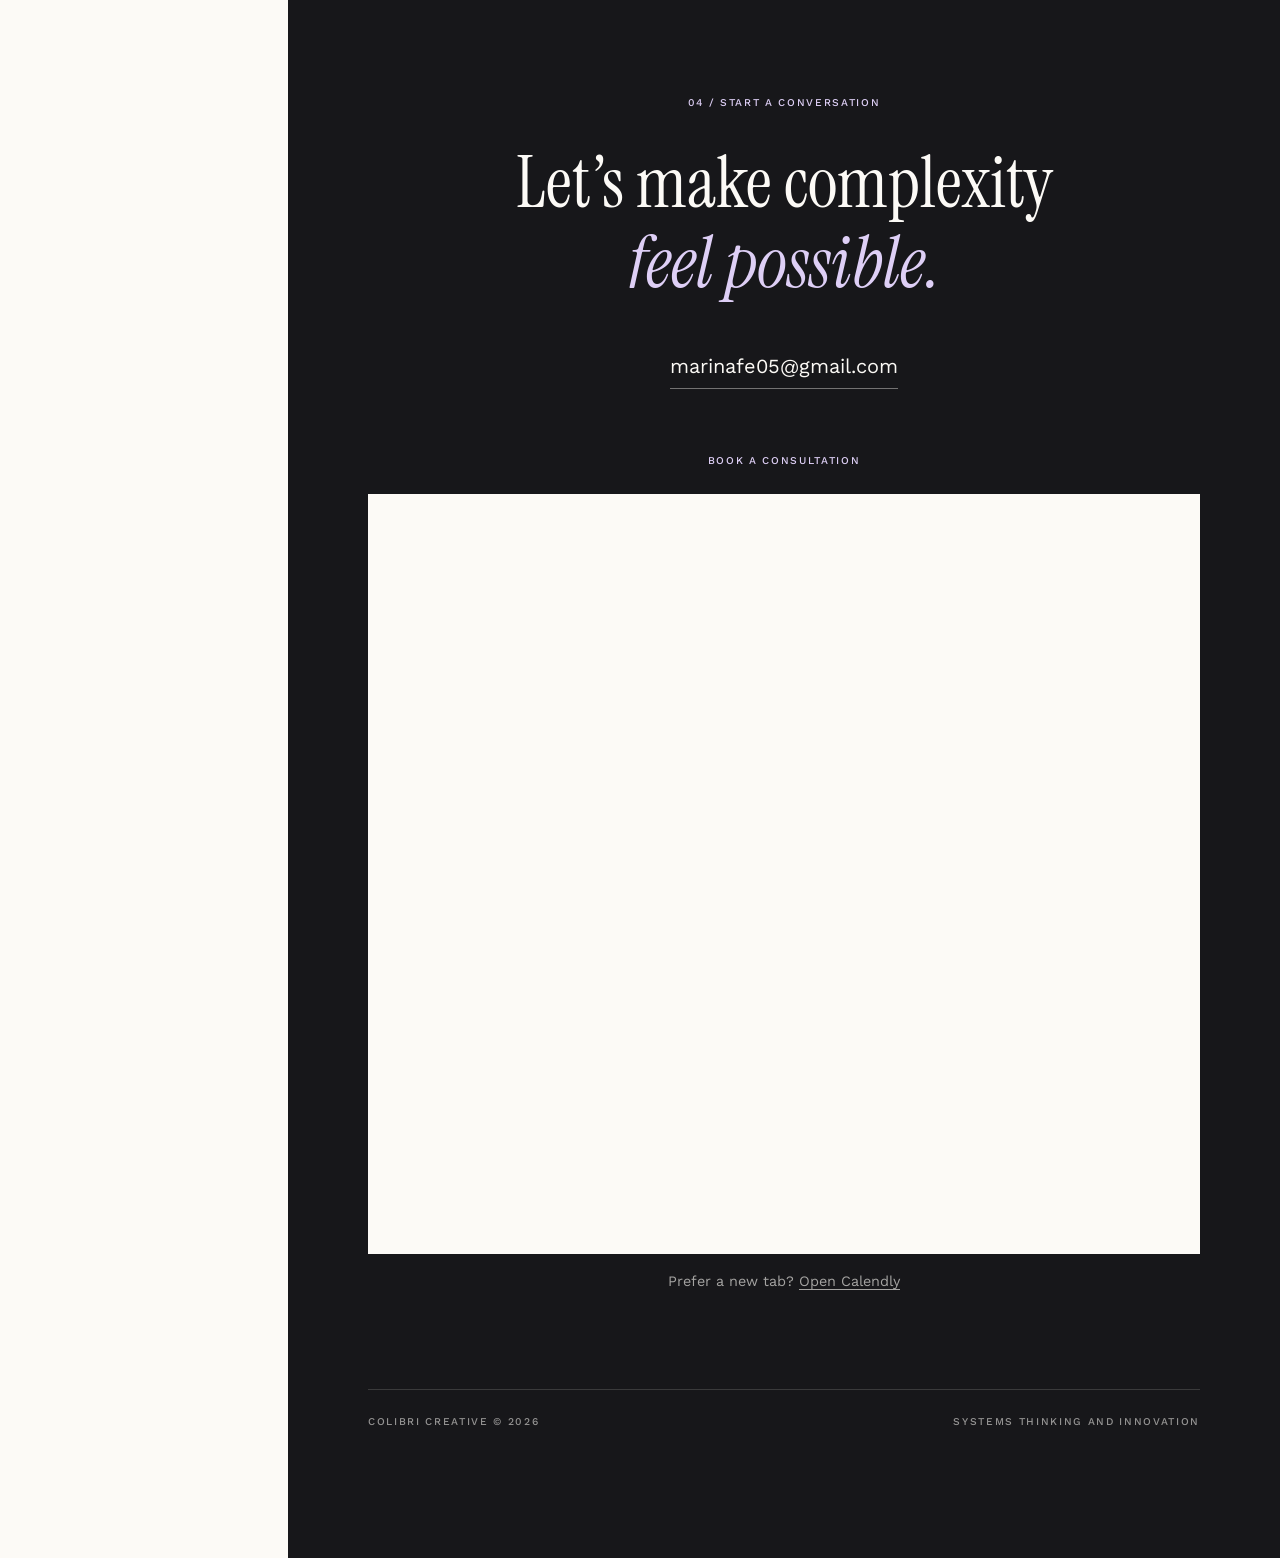
==== commit 2abd6d89: "Show the Projects section on the home page when scrolling The Selected work, held as projects headin" ====
--- a/index.html
+++ b/index.html
@@ -19,7 +19,7 @@
   <header class="mobile-header">
     <a class="mobile-brand" href="#top">Colibri Creative</a>
     <div class="mobile-links">
-      <a href="projects.html">Projects</a>
+      <a href="#projects">Projects</a>
       <a href="#contact">Contact</a>
     </div>
   </header>
@@ -31,7 +31,7 @@
       </a>
       <nav class="nav" aria-label="Main navigation">
         <ul>
-          <li><a href="projects.html"><span class="nav-index">01</span>Projects</a></li>
+          <li><a href="#projects"><span class="nav-index">01</span>Projects</a></li>
           <li><a href="#approach"><span class="nav-index">02</span>Our approach</a></li>
           <li><a href="#story"><span class="nav-index">03</span>Founder story</a></li>
           <li><a href="#contact"><span class="nav-index">04</span>Contact</a></li>
@@ -60,13 +60,13 @@
       </div>
       <div class="hero-foot">
         <p class="lede">Colibri Creative connects strategy, people, and technology to help organizations move through change with purpose.</p>
-        <a class="text-link" href="#work">Explore the practice ↓</a>
+        <a class="text-link" href="#projects">Explore the practice ↓</a>
       </div>
     </section>
 
-    <section class="section" id="work">
+    <section class="section" id="projects">
       <div class="section-head">
-        <h2>Selected work</h2>
+        <h2>Selected work, held as <span class="italic text-primary">projects</span>.</h2>
         <span class="section-index">01 / 04</span>
       </div>
       <div class="work-grid">
--- a/css/styles.css
+++ b/css/styles.css
@@ -268,6 +268,7 @@
 }
 
 .section {
+  scroll-margin-top: 1.5rem;
   padding: 8rem 5rem;
 }
 
@@ -275,9 +276,14 @@
   display: flex;
   align-items: flex-end;
   justify-content: space-between;
+  gap: 1.5rem;
   margin-bottom: 5rem;
   padding-bottom: 1rem;
   border-bottom: 1px solid var(--border);
+}
+
+#projects .section-head h2 {
+  max-width: 32rem;
 }
 
 .section h2,
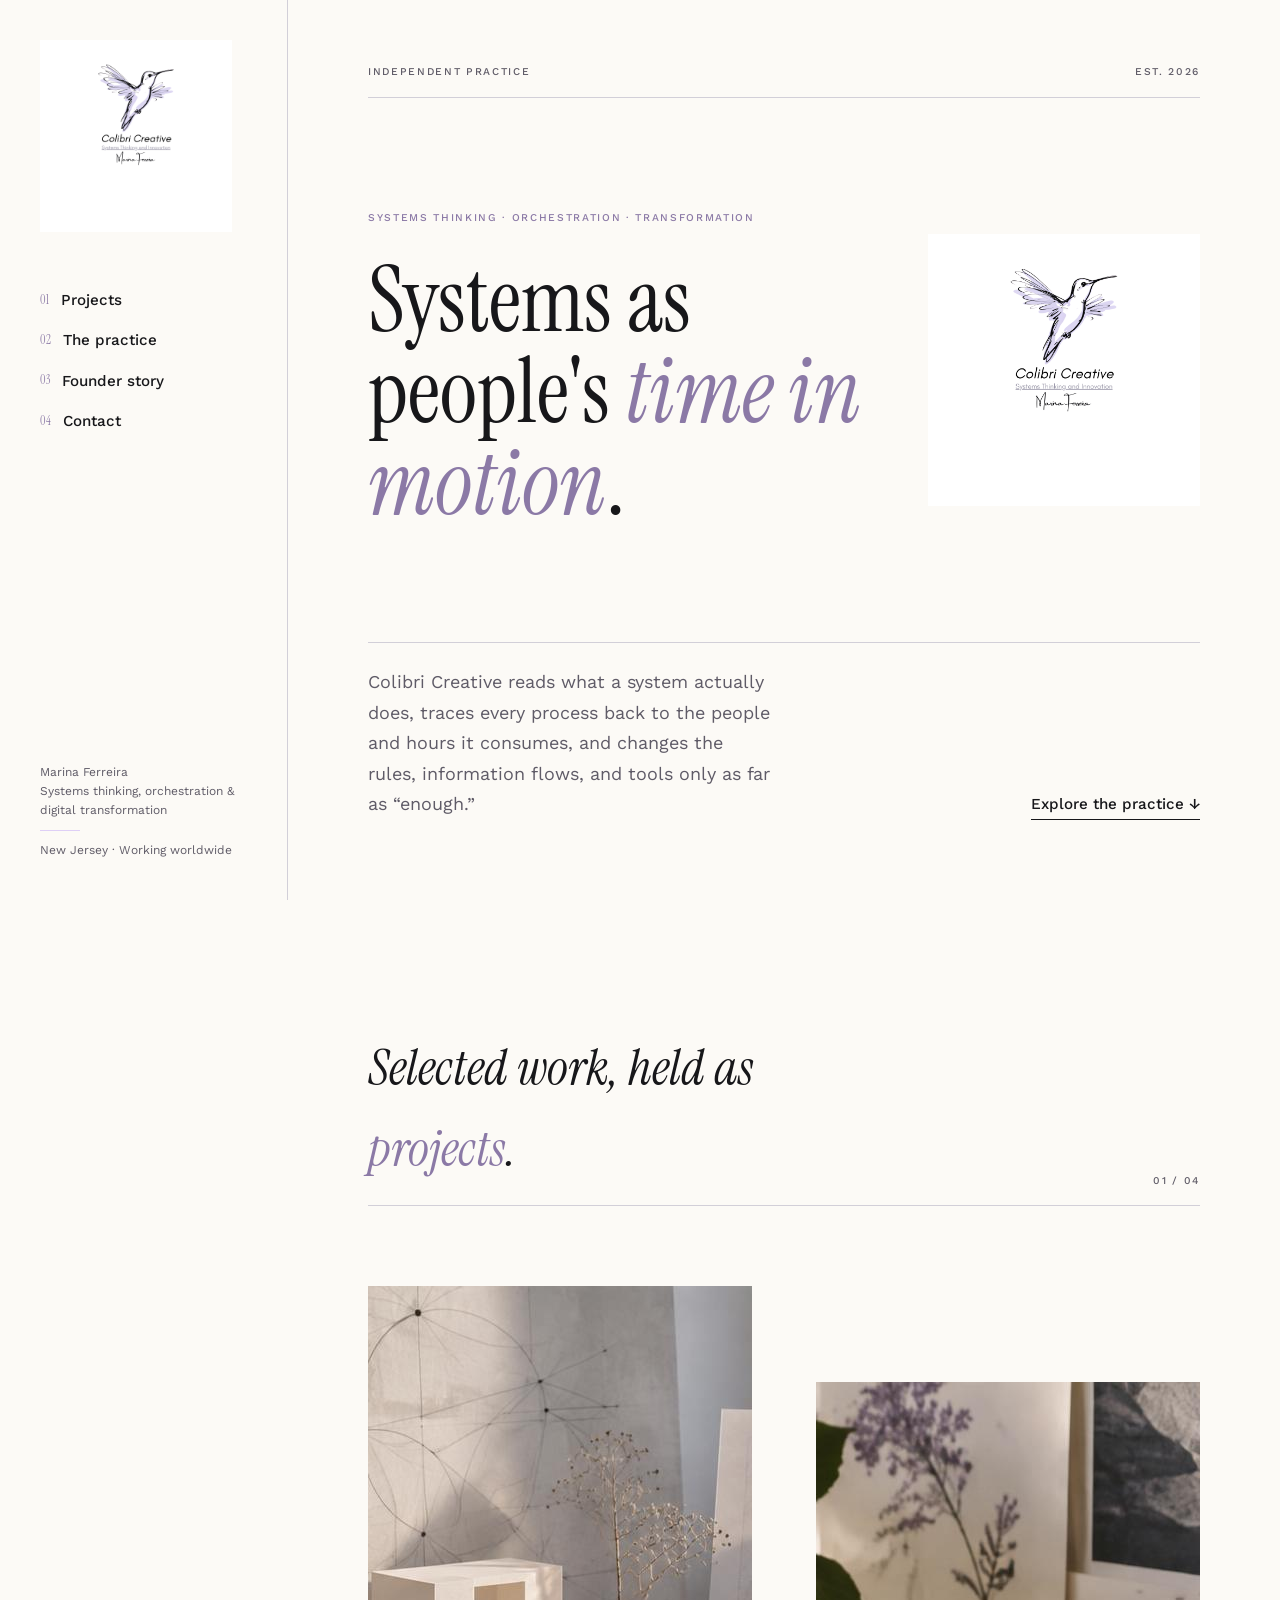
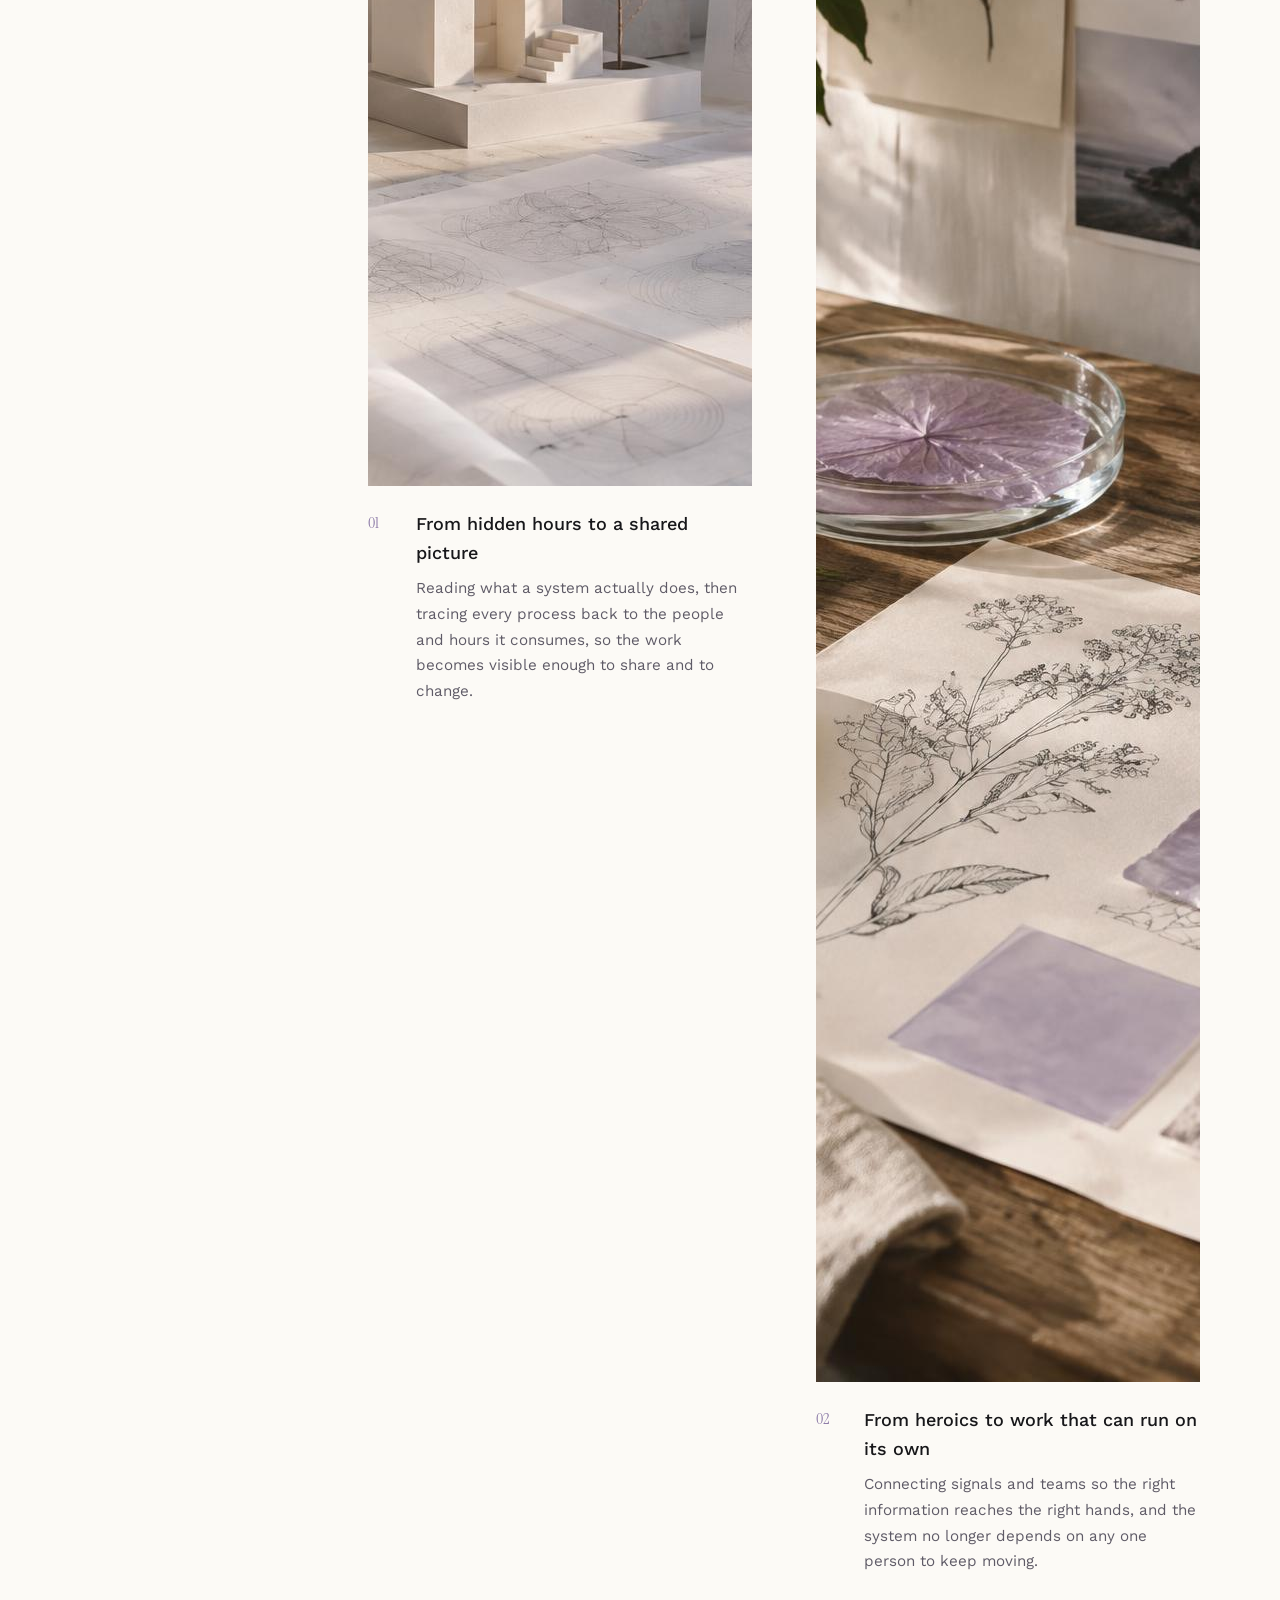
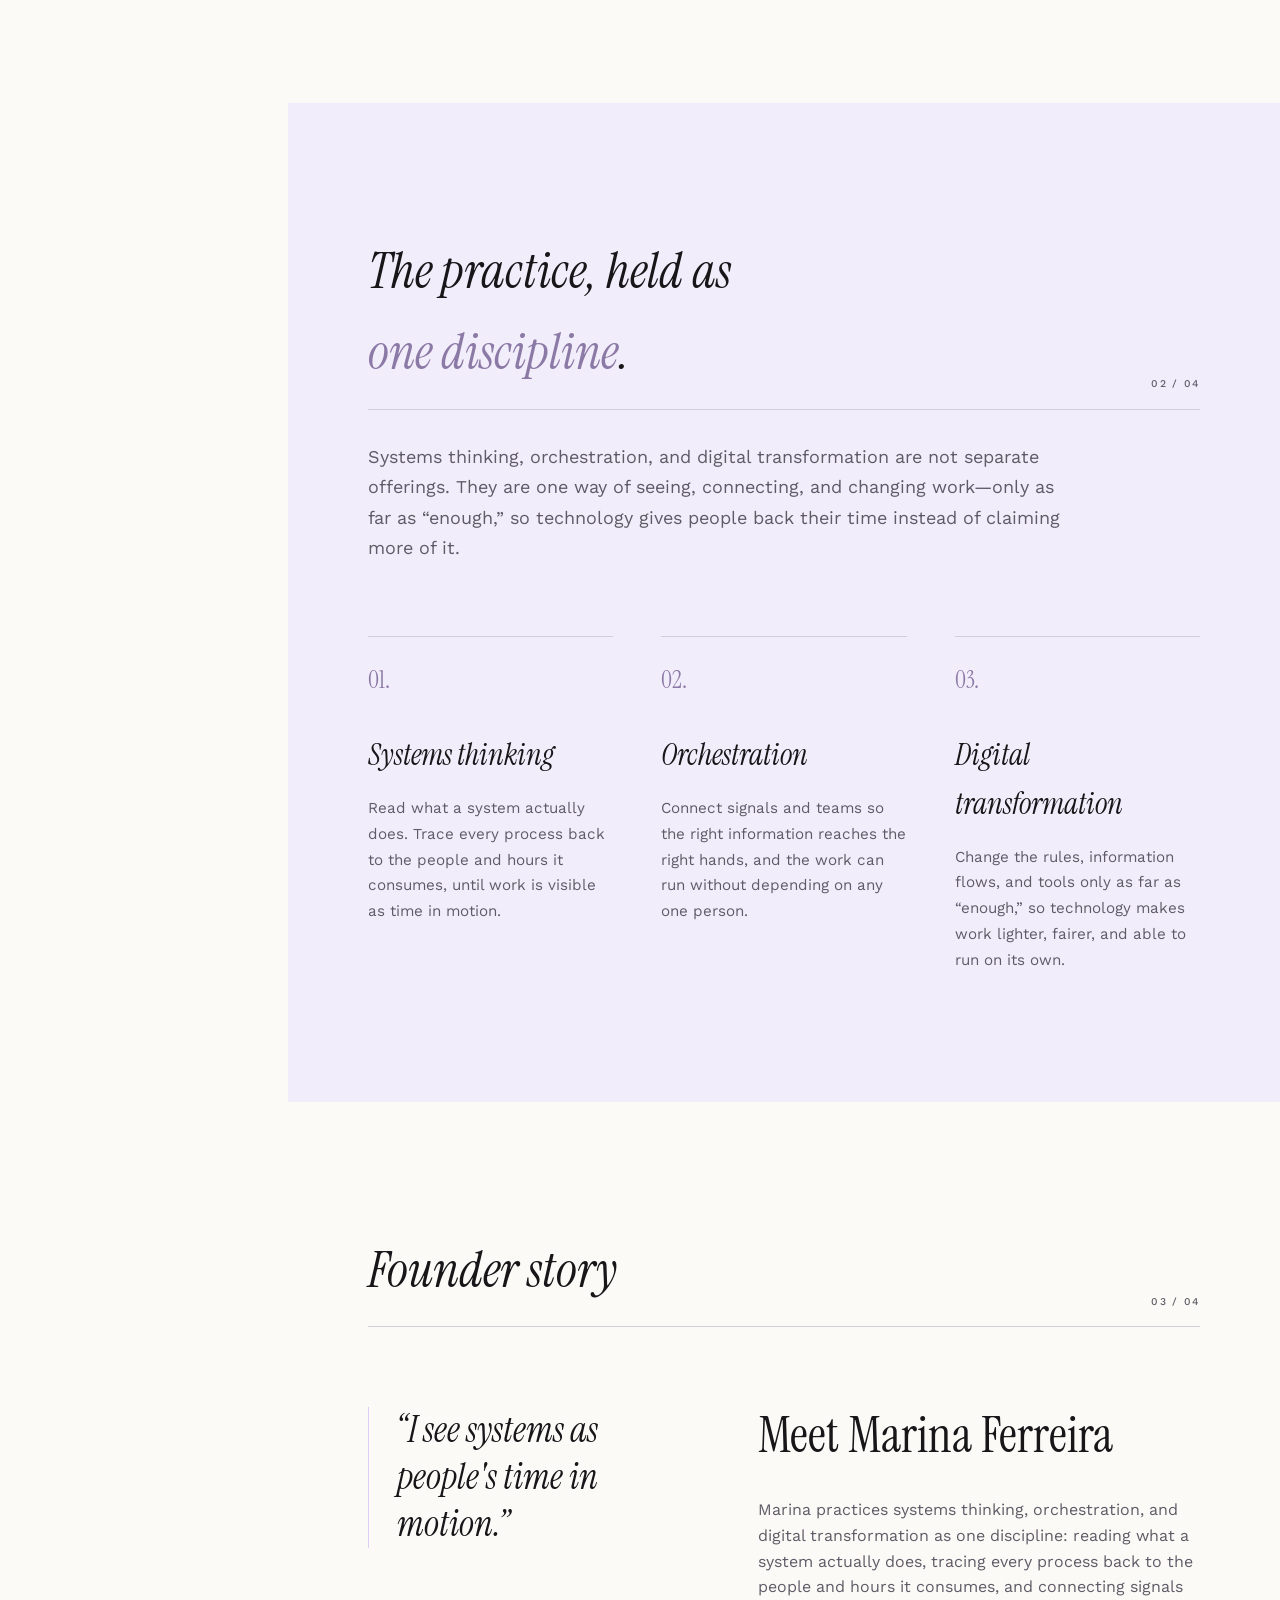
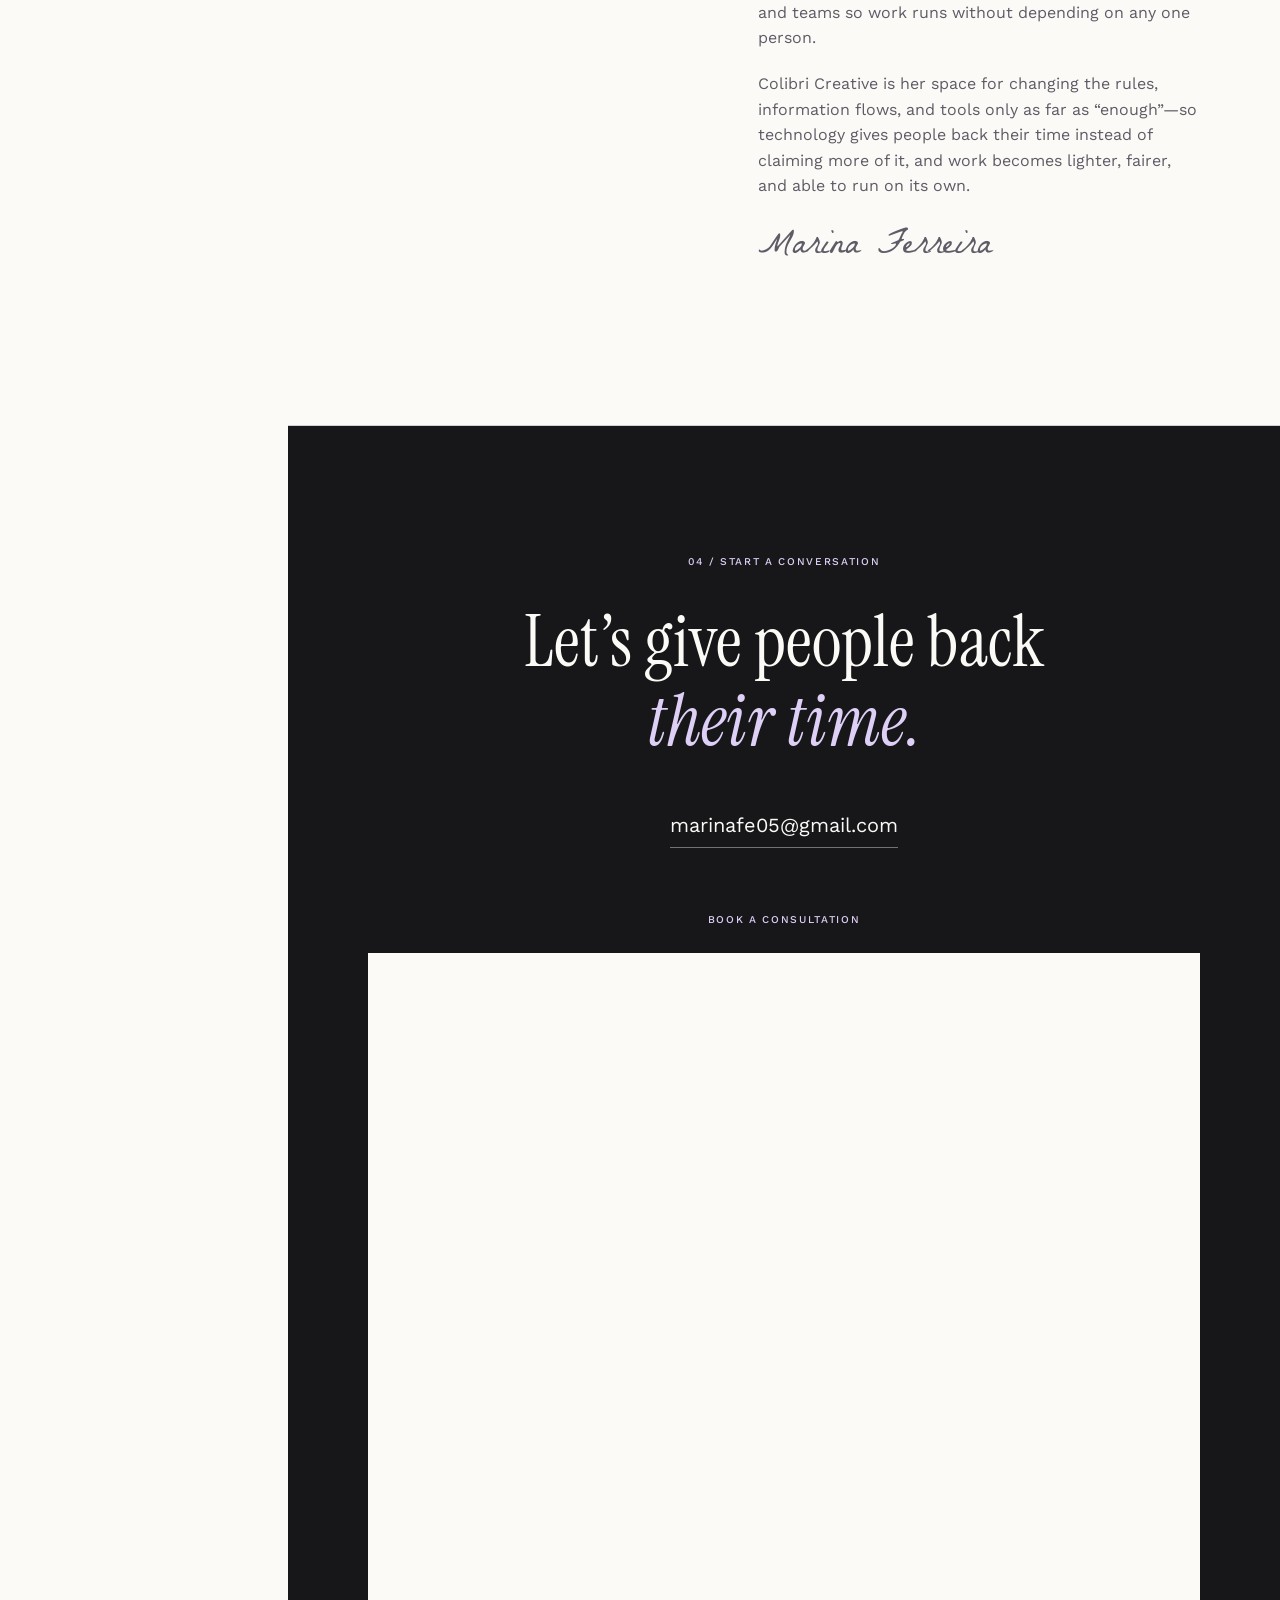
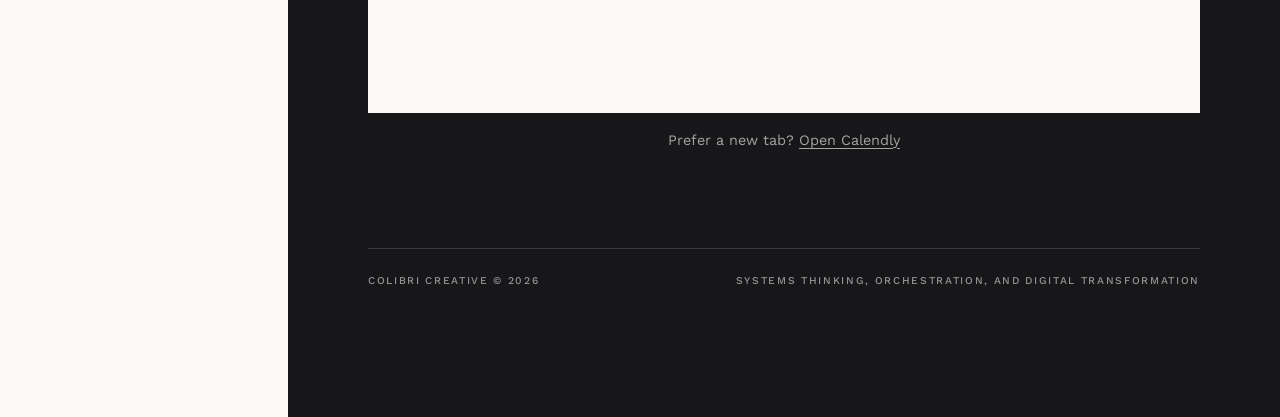
==== commit 83818d74: "Align site copy with systems, orchestration, and transformation Reposition Colibri Creative around o" ====
--- a/index.html
+++ b/index.html
@@ -3,9 +3,9 @@
 <head>
   <meta charset="UTF-8">
   <meta name="viewport" content="width=device-width, initial-scale=1.0">
-  <title>Colibri Creative | Systems Thinking &amp; Innovation</title>
+  <title>Colibri Creative | Systems Thinking, Orchestration &amp; Transformation</title>
   <meta name="author" content="Marina Ferreira">
-  <meta name="description" content="Colibri Creative brings systems thinking and human-centered innovation to complex organizational challenges.">
+  <meta name="description" content="Colibri Creative practices systems thinking, orchestration, and digital transformation as one discipline: reading what a system actually does, and changing it only as far as “enough” so technology gives people back their time.">
   <link rel="icon" href="favicon.png" type="image/png">
   <link rel="preconnect" href="https://fonts.googleapis.com">
   <link rel="preconnect" href="https://fonts.gstatic.com" crossorigin>
@@ -27,19 +27,19 @@
   <aside class="sidebar">
     <div>
       <a href="#top" aria-label="Colibri Creative home">
-        <img class="sidebar-logo" src="assets/colibri-creative-logo.png" alt="Colibri Creative — Systems Thinking and Innovation">
+        <img class="sidebar-logo" src="assets/colibri-creative-logo.png" alt="Colibri Creative — systems as people's time in motion">
       </a>
       <nav class="nav" aria-label="Main navigation">
         <ul>
           <li><a href="#projects"><span class="nav-index">01</span>Projects</a></li>
-          <li><a href="#approach"><span class="nav-index">02</span>Our approach</a></li>
+          <li><a href="#approach"><span class="nav-index">02</span>The practice</a></li>
           <li><a href="#story"><span class="nav-index">03</span>Founder story</a></li>
           <li><a href="#contact"><span class="nav-index">04</span>Contact</a></li>
         </ul>
       </nav>
     </div>
     <div class="sidebar-meta">
-      <p>Marina Ferreira<br>Systems Thinker &amp; Innovation Strategist</p>
+      <p>Marina Ferreira<br>Systems thinking, orchestration &amp; digital transformation</p>
       <div class="sidebar-rule"></div>
       <p>New Jersey · Working worldwide</p>
     </div>
@@ -48,18 +48,18 @@
   <main class="main" id="top">
     <section class="hero">
       <div class="hero-meta">
-        <span>Independent creative practice</span>
+        <span>Independent practice</span>
         <span>Est. 2026</span>
       </div>
       <div class="hero-grid">
         <div class="animate-rise">
-          <p class="kicker">Systems thinking &amp; innovation</p>
-          <h1>Turning complexity into <span class="italic text-primary">clear paths</span> forward.</h1>
+          <p class="kicker">Systems thinking · orchestration · transformation</p>
+          <h1>Systems as people's <span class="italic text-primary">time in motion</span>.</h1>
         </div>
         <img class="hero-mark" src="assets/colibri-creative-logo.png" alt="Colibri Creative hummingbird">
       </div>
       <div class="hero-foot">
-        <p class="lede">Colibri Creative connects strategy, people, and technology to help organizations move through change with purpose.</p>
+        <p class="lede">Colibri Creative reads what a system actually does, traces every process back to the people and hours it consumes, and changes the rules, information flows, and tools only as far as “enough.”</p>
         <a class="text-link" href="#projects">Explore the practice ↓</a>
       </div>
     </section>
@@ -77,8 +77,8 @@
           <div class="work-copy">
             <span class="work-num">01</span>
             <div>
-              <h3>From fragments to a shared system</h3>
-              <p>Clarifying workflows, responsibilities, and decision paths so teams can work as one connected whole.</p>
+              <h3>From hidden hours to a shared picture</h3>
+              <p>Reading what a system actually does, then tracing every process back to the people and hours it consumes, so the work becomes visible enough to share and to change.</p>
             </div>
           </div>
         </article>
@@ -89,8 +89,8 @@
           <div class="work-copy">
             <span class="work-num">02</span>
             <div>
-              <h3>Designing for living change</h3>
-              <p>Building adaptive strategies that evolve with the people, culture, and conditions around them.</p>
+              <h3>From heroics to work that can run on its own</h3>
+              <p>Connecting signals and teams so the right information reaches the right hands, and the system no longer depends on any one person to keep moving.</p>
             </div>
           </div>
         </article>
@@ -99,24 +99,25 @@
 
     <section class="section approach" id="approach">
       <div class="section-head">
-        <h2>The Colibri approach</h2>
+        <h2>The practice, held as <span class="italic text-primary phrase">one discipline</span>.</h2>
         <span class="section-index">02 / 04</span>
       </div>
+      <p class="approach-intro">Systems thinking, orchestration, and digital transformation are not separate offerings. They are one way of seeing, connecting, and changing work—only as far as “enough,” so technology gives people back their time instead of claiming more of it.</p>
       <div class="approach-grid">
         <article class="approach-card">
           <span class="approach-num">01.</span>
-          <h3>Observe</h3>
-          <p>Listen closely, map the landscape, and find the patterns beneath the visible challenge.</p>
+          <h3>Systems thinking</h3>
+          <p>Read what a system actually does. Trace every process back to the people and hours it consumes, until work is visible as time in motion.</p>
         </article>
         <article class="approach-card">
           <span class="approach-num">02.</span>
-          <h3>Synthesize</h3>
-          <p>Turn many perspectives and moving parts into a shared, meaningful direction.</p>
+          <h3>Orchestration</h3>
+          <p>Connect signals and teams so the right information reaches the right hands, and the work can run without depending on any one person.</p>
         </article>
         <article class="approach-card">
           <span class="approach-num">03.</span>
-          <h3>Activate</h3>
-          <p>Translate insight into practical tools, experiences, and new ways of working.</p>
+          <h3>Digital transformation</h3>
+          <p>Change the rules, information flows, and tools only as far as “enough,” so technology makes work lighter, fairer, and able to run on its own.</p>
         </article>
       </div>
     </section>
@@ -127,12 +128,12 @@
         <span class="section-index">03 / 04</span>
       </div>
       <div class="story-grid">
-        <p class="quote">“The smallest shift can reveal a completely new way forward.”</p>
+        <p class="quote">“I see systems as people's time in motion.”</p>
         <div class="story-copy">
           <h3>Meet Marina Ferreira</h3>
           <div class="story-body">
-            <p>Marina works at the intersection of systems thinking, operations, and AI enablement—helping people make sense of complexity and turn insight into thoughtful action.</p>
-            <p>Colibri Creative is her space for close observation, clear synthesis, and imaginative problem-solving: a practice built to make meaningful change feel lighter and more possible.</p>
+            <p>Marina practices systems thinking, orchestration, and digital transformation as one discipline: reading what a system actually does, tracing every process back to the people and hours it consumes, and connecting signals and teams so work runs without depending on any one person.</p>
+            <p>Colibri Creative is her space for changing the rules, information flows, and tools only as far as “enough”—so technology gives people back their time instead of claiming more of it, and work becomes lighter, fairer, and able to run on its own.</p>
           </div>
           <p class="signature">Marina Ferreira</p>
         </div>
@@ -142,7 +143,7 @@
     <section class="section contact" id="contact">
       <div class="contact-inner">
         <p class="contact-kicker">04 / Start a conversation</p>
-        <h2>Let’s make complexity<br><span class="italic text-accent">feel possible.</span></h2>
+        <h2>Let’s give people back<br><span class="italic text-accent">their time.</span></h2>
         <a class="contact-mail" href="mailto:marinafe05@gmail.com">marinafe05@gmail.com</a>
         <p class="contact-kicker booking-label">Book a consultation</p>
         <div class="booking-panel">
@@ -159,7 +160,7 @@
       </div>
       <div class="footer-meta">
         <span>Colibri Creative © 2026</span>
-        <span>Systems thinking and innovation</span>
+        <span>Systems thinking, orchestration, and digital transformation</span>
       </div>
     </section>
   </main>
--- a/css/styles.css
+++ b/css/styles.css
@@ -223,6 +223,10 @@
   font-style: italic;
 }
 
+.phrase {
+  white-space: nowrap;
+}
+
 .text-primary {
   color: var(--primary);
 }
@@ -282,7 +286,8 @@
   border-bottom: 1px solid var(--border);
 }
 
-#projects .section-head h2 {
+#projects .section-head h2,
+#approach .section-head h2 {
   max-width: 32rem;
 }
 
@@ -359,6 +364,18 @@
   background: var(--secondary);
 }
 
+.approach .section-head {
+  margin-bottom: 2rem;
+}
+
+.approach-intro {
+  max-width: 44rem;
+  margin: 0 0 4.5rem;
+  font-size: 1.125rem;
+  line-height: 1.7;
+  color: var(--muted);
+}
+
 .approach-grid {
   display: grid;
   grid-template-columns: repeat(3, 1fr);
@@ -450,7 +467,7 @@
 }
 
 .contact h2 {
-  margin: 2rem 0 0;
+  margin: 2rem auto 0;
   font-family: var(--display);
   font-size: clamp(2.8rem, 6vw, 4.5rem);
   font-style: normal;
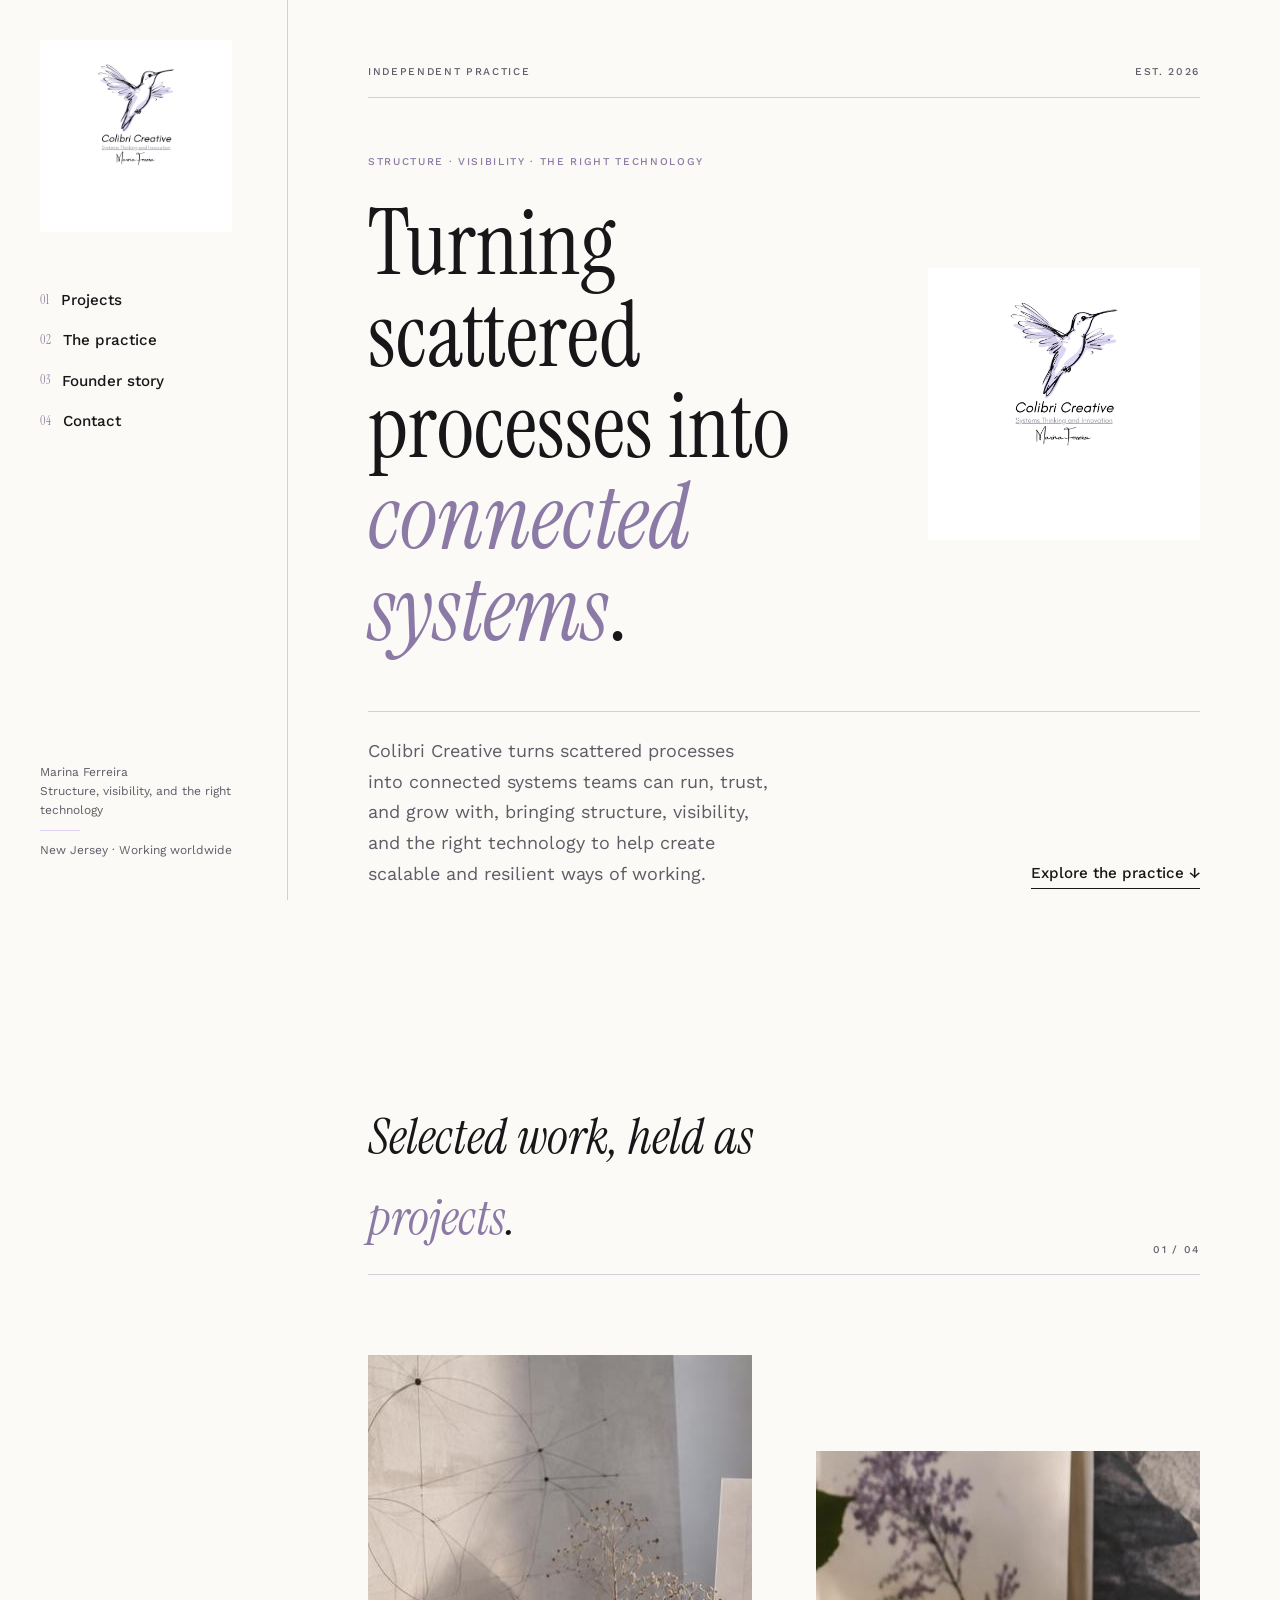
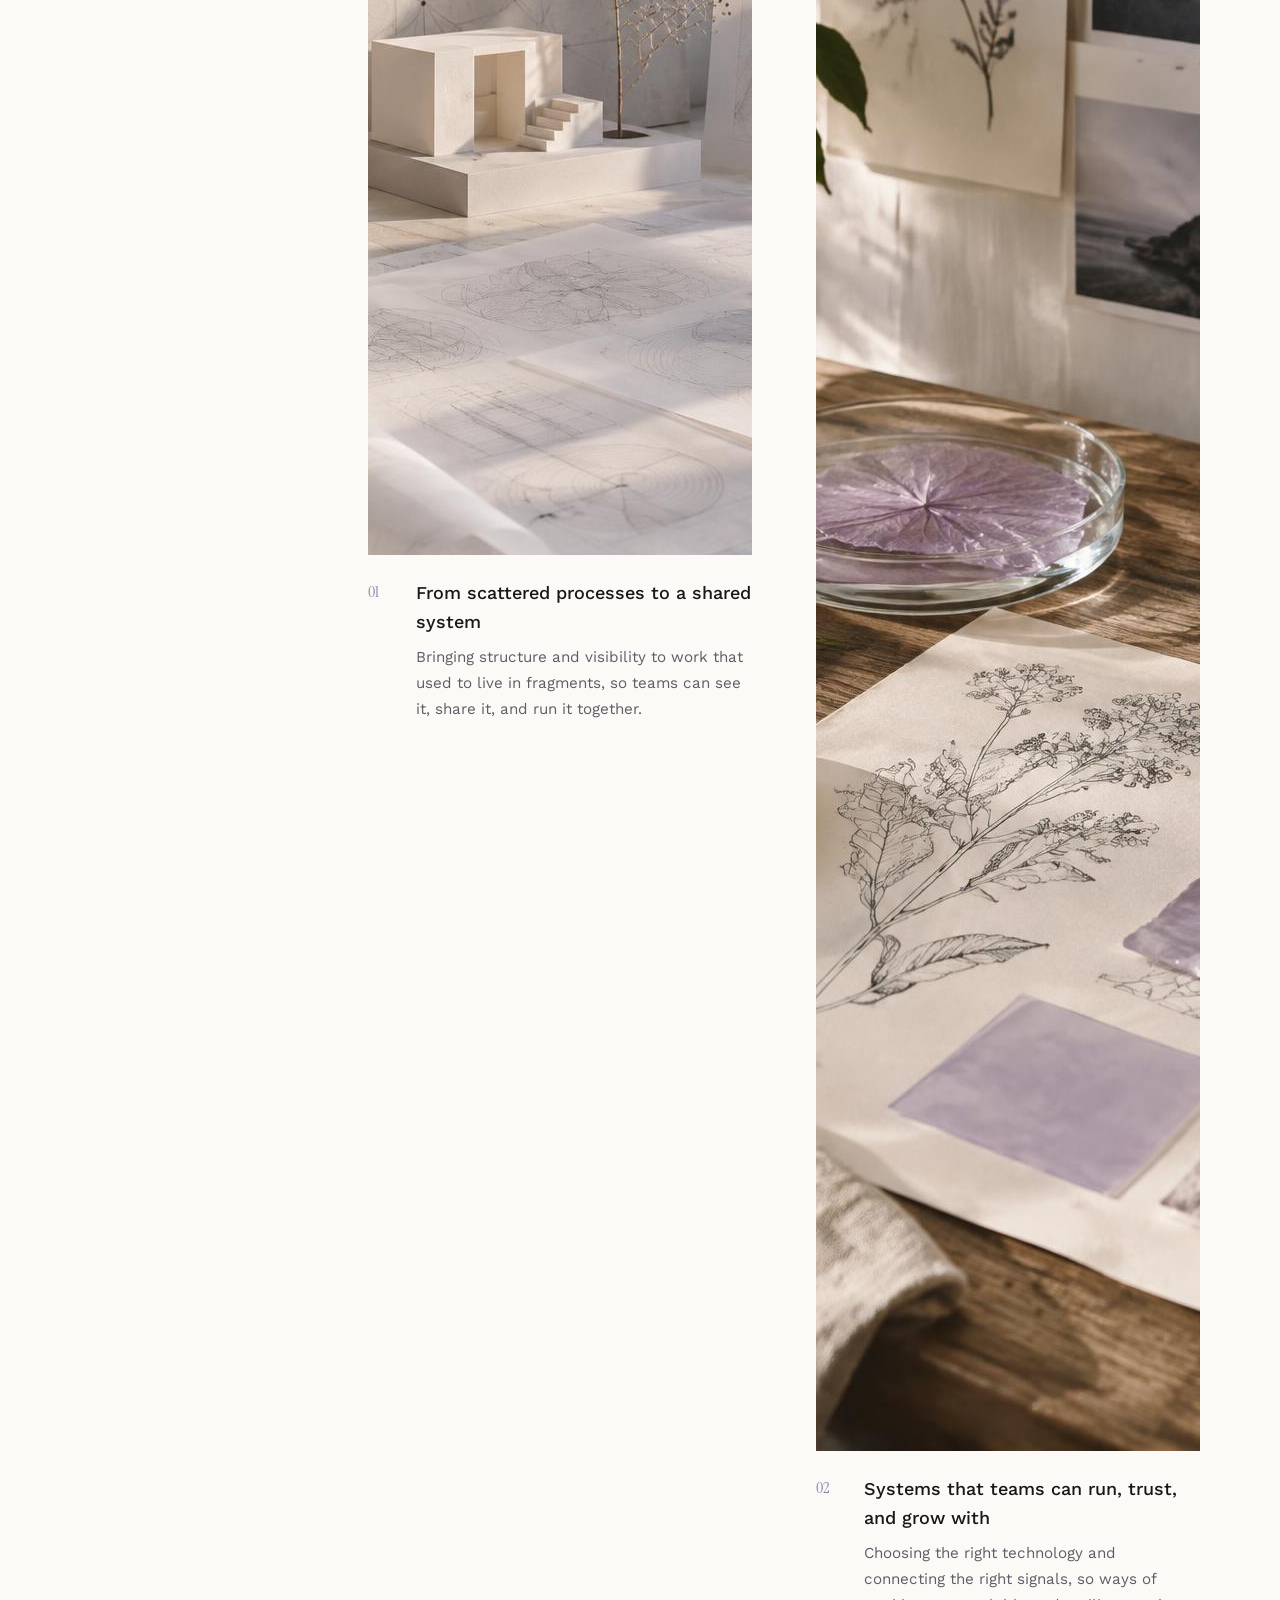
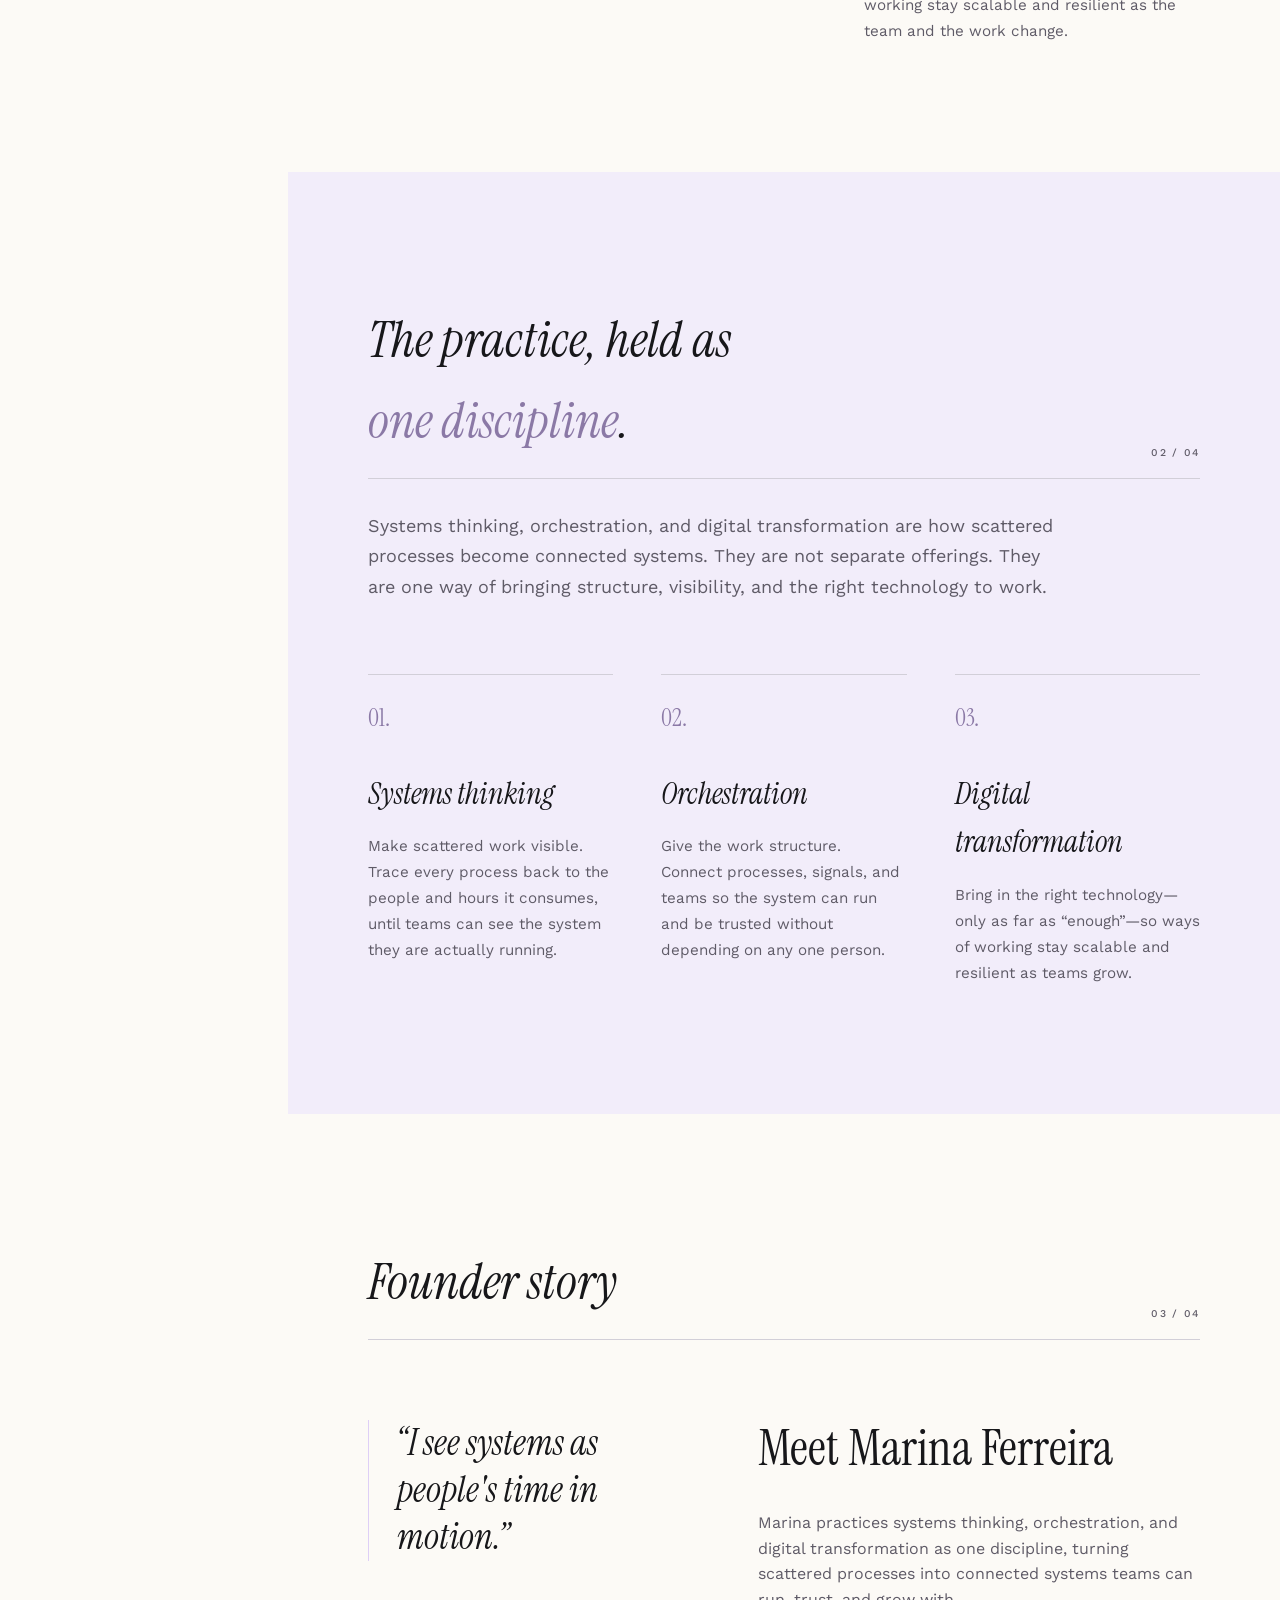
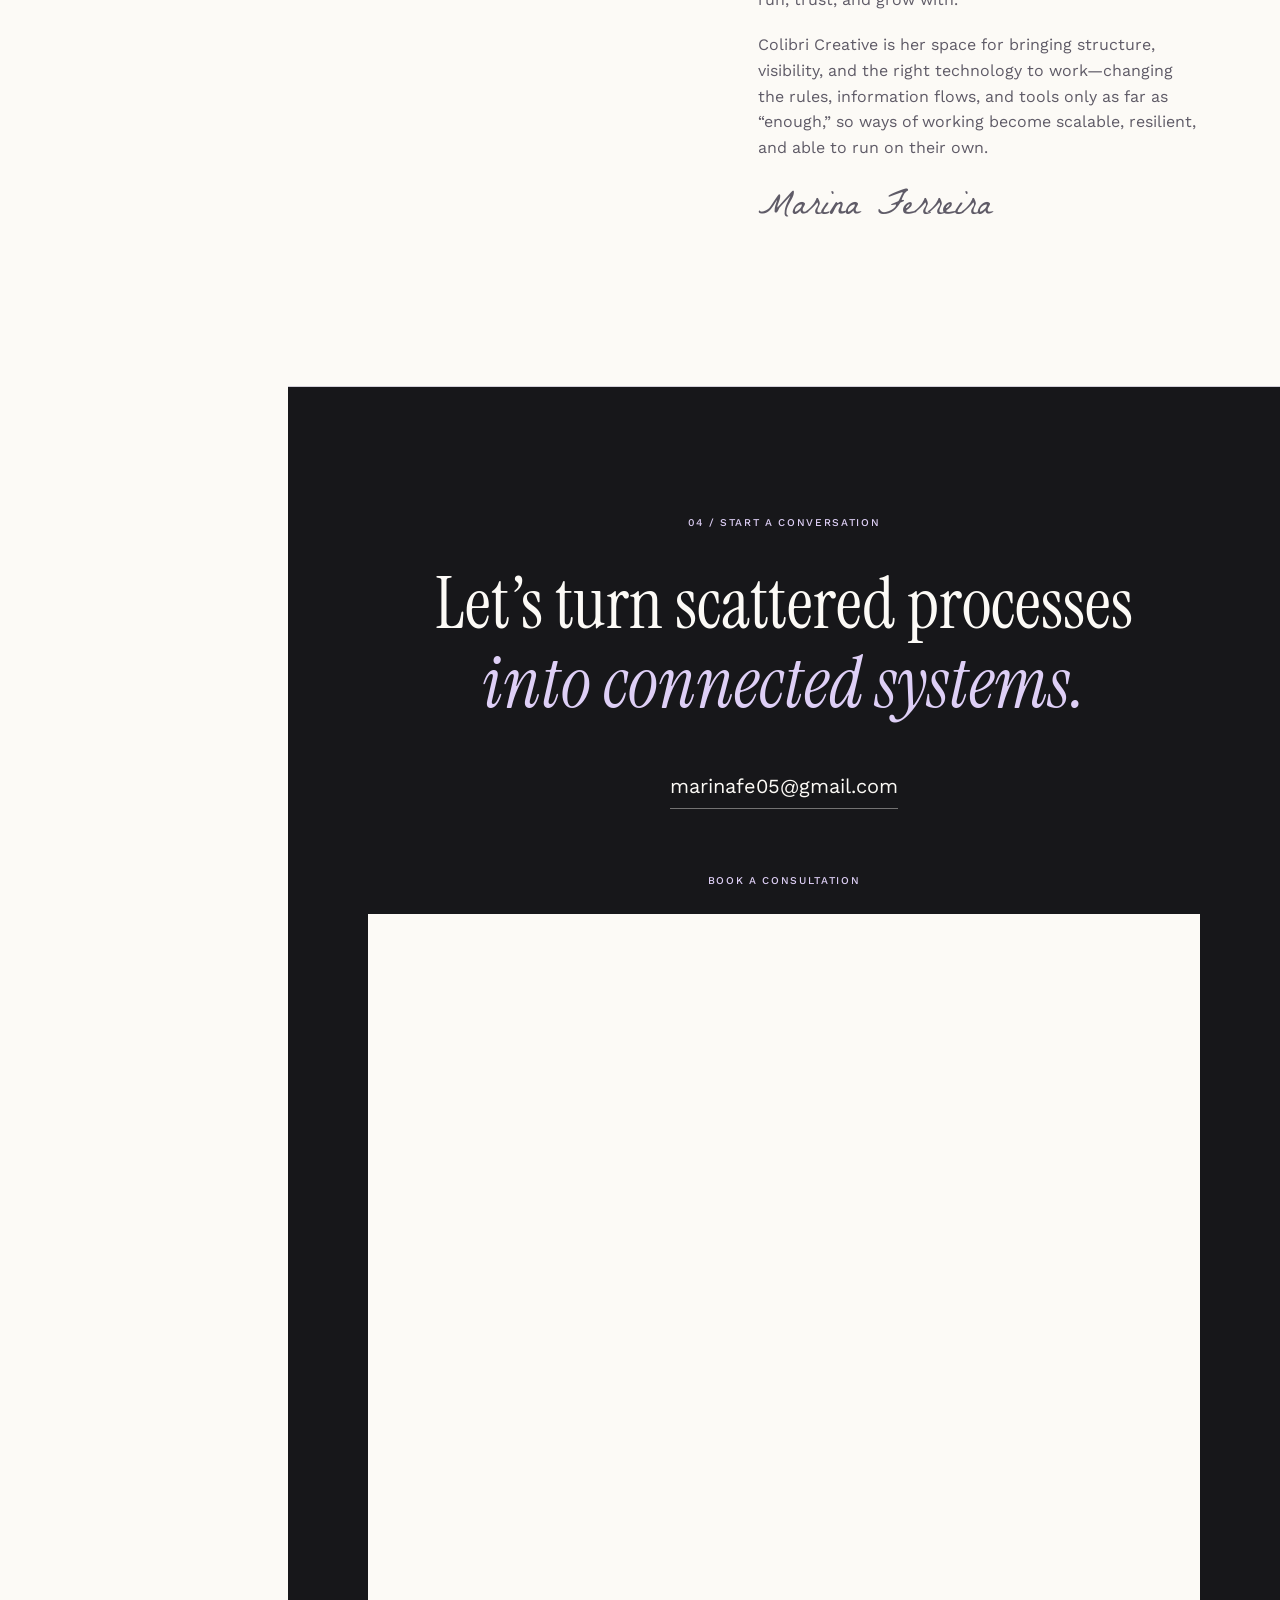
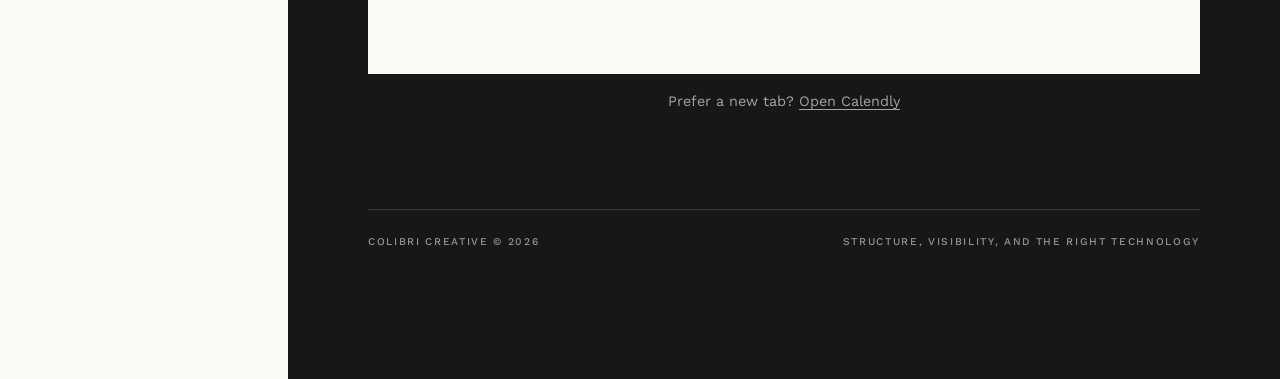
==== commit 905567cb: "Lead with the recap: scattered processes into connected systems Make the public promise the hero and" ====
--- a/index.html
+++ b/index.html
@@ -3,9 +3,9 @@
 <head>
   <meta charset="UTF-8">
   <meta name="viewport" content="width=device-width, initial-scale=1.0">
-  <title>Colibri Creative | Systems Thinking, Orchestration &amp; Transformation</title>
+  <title>Colibri Creative | From Scattered Processes to Connected Systems</title>
   <meta name="author" content="Marina Ferreira">
-  <meta name="description" content="Colibri Creative practices systems thinking, orchestration, and digital transformation as one discipline: reading what a system actually does, and changing it only as far as “enough” so technology gives people back their time.">
+  <meta name="description" content="Colibri Creative turns scattered processes into connected systems teams can run, trust, and grow with, bringing structure, visibility, and the right technology to create scalable and resilient ways of working.">
   <link rel="icon" href="favicon.png" type="image/png">
   <link rel="preconnect" href="https://fonts.googleapis.com">
   <link rel="preconnect" href="https://fonts.gstatic.com" crossorigin>
@@ -27,7 +27,7 @@
   <aside class="sidebar">
     <div>
       <a href="#top" aria-label="Colibri Creative home">
-        <img class="sidebar-logo" src="assets/colibri-creative-logo.png" alt="Colibri Creative — systems as people's time in motion">
+        <img class="sidebar-logo" src="assets/colibri-creative-logo.png" alt="Colibri Creative — from scattered processes to connected systems">
       </a>
       <nav class="nav" aria-label="Main navigation">
         <ul>
@@ -39,7 +39,7 @@
       </nav>
     </div>
     <div class="sidebar-meta">
-      <p>Marina Ferreira<br>Systems thinking, orchestration &amp; digital transformation</p>
+      <p>Marina Ferreira<br>Structure, visibility, and the right technology</p>
       <div class="sidebar-rule"></div>
       <p>New Jersey · Working worldwide</p>
     </div>
@@ -53,13 +53,13 @@
       </div>
       <div class="hero-grid">
         <div class="animate-rise">
-          <p class="kicker">Systems thinking · orchestration · transformation</p>
-          <h1>Systems as people's <span class="italic text-primary">time in motion</span>.</h1>
+          <p class="kicker">Structure · visibility · the right technology</p>
+          <h1>Turning scattered processes into <span class="italic text-primary">connected systems</span>.</h1>
         </div>
         <img class="hero-mark" src="assets/colibri-creative-logo.png" alt="Colibri Creative hummingbird">
       </div>
       <div class="hero-foot">
-        <p class="lede">Colibri Creative reads what a system actually does, traces every process back to the people and hours it consumes, and changes the rules, information flows, and tools only as far as “enough.”</p>
+        <p class="lede">Colibri Creative turns scattered processes into connected systems teams can run, trust, and grow with, bringing structure, visibility, and the right technology to help create scalable and resilient ways of working.</p>
         <a class="text-link" href="#projects">Explore the practice ↓</a>
       </div>
     </section>
@@ -77,8 +77,8 @@
           <div class="work-copy">
             <span class="work-num">01</span>
             <div>
-              <h3>From hidden hours to a shared picture</h3>
-              <p>Reading what a system actually does, then tracing every process back to the people and hours it consumes, so the work becomes visible enough to share and to change.</p>
+              <h3>From scattered processes to a shared system</h3>
+              <p>Bringing structure and visibility to work that used to live in fragments, so teams can see it, share it, and run it together.</p>
             </div>
           </div>
         </article>
@@ -89,8 +89,8 @@
           <div class="work-copy">
             <span class="work-num">02</span>
             <div>
-              <h3>From heroics to work that can run on its own</h3>
-              <p>Connecting signals and teams so the right information reaches the right hands, and the system no longer depends on any one person to keep moving.</p>
+              <h3>Systems that teams can run, trust, and grow with</h3>
+              <p>Choosing the right technology and connecting the right signals, so ways of working stay scalable and resilient as the team and the work change.</p>
             </div>
           </div>
         </article>
@@ -102,22 +102,22 @@
         <h2>The practice, held as <span class="italic text-primary phrase">one discipline</span>.</h2>
         <span class="section-index">02 / 04</span>
       </div>
-      <p class="approach-intro">Systems thinking, orchestration, and digital transformation are not separate offerings. They are one way of seeing, connecting, and changing work—only as far as “enough,” so technology gives people back their time instead of claiming more of it.</p>
+      <p class="approach-intro">Systems thinking, orchestration, and digital transformation are how scattered processes become connected systems. They are not separate offerings. They are one way of bringing structure, visibility, and the right technology to work.</p>
       <div class="approach-grid">
         <article class="approach-card">
           <span class="approach-num">01.</span>
           <h3>Systems thinking</h3>
-          <p>Read what a system actually does. Trace every process back to the people and hours it consumes, until work is visible as time in motion.</p>
+          <p>Make scattered work visible. Trace every process back to the people and hours it consumes, until teams can see the system they are actually running.</p>
         </article>
         <article class="approach-card">
           <span class="approach-num">02.</span>
           <h3>Orchestration</h3>
-          <p>Connect signals and teams so the right information reaches the right hands, and the work can run without depending on any one person.</p>
+          <p>Give the work structure. Connect processes, signals, and teams so the system can run and be trusted without depending on any one person.</p>
         </article>
         <article class="approach-card">
           <span class="approach-num">03.</span>
           <h3>Digital transformation</h3>
-          <p>Change the rules, information flows, and tools only as far as “enough,” so technology makes work lighter, fairer, and able to run on its own.</p>
+          <p>Bring in the right technology—only as far as “enough”—so ways of working stay scalable and resilient as teams grow.</p>
         </article>
       </div>
     </section>
@@ -132,8 +132,8 @@
         <div class="story-copy">
           <h3>Meet Marina Ferreira</h3>
           <div class="story-body">
-            <p>Marina practices systems thinking, orchestration, and digital transformation as one discipline: reading what a system actually does, tracing every process back to the people and hours it consumes, and connecting signals and teams so work runs without depending on any one person.</p>
-            <p>Colibri Creative is her space for changing the rules, information flows, and tools only as far as “enough”—so technology gives people back their time instead of claiming more of it, and work becomes lighter, fairer, and able to run on its own.</p>
+            <p>Marina practices systems thinking, orchestration, and digital transformation as one discipline, turning scattered processes into connected systems teams can run, trust, and grow with.</p>
+            <p>Colibri Creative is her space for bringing structure, visibility, and the right technology to work—changing the rules, information flows, and tools only as far as “enough,” so ways of working become scalable, resilient, and able to run on their own.</p>
           </div>
           <p class="signature">Marina Ferreira</p>
         </div>
@@ -143,7 +143,7 @@
     <section class="section contact" id="contact">
       <div class="contact-inner">
         <p class="contact-kicker">04 / Start a conversation</p>
-        <h2>Let’s give people back<br><span class="italic text-accent">their time.</span></h2>
+        <h2>Let’s turn scattered processes<br><span class="italic text-accent">into connected systems.</span></h2>
         <a class="contact-mail" href="mailto:marinafe05@gmail.com">marinafe05@gmail.com</a>
         <p class="contact-kicker booking-label">Book a consultation</p>
         <div class="booking-panel">
@@ -160,7 +160,7 @@
       </div>
       <div class="footer-meta">
         <span>Colibri Creative © 2026</span>
-        <span>Systems thinking, orchestration, and digital transformation</span>
+        <span>Structure, visibility, and the right technology</span>
       </div>
     </section>
   </main>
--- a/css/styles.css
+++ b/css/styles.css
@@ -625,4 +625,8 @@
     padding-top: 6rem;
     padding-bottom: 6rem;
   }
-}
+
+  .contact h2 {
+    font-size: clamp(2.15rem, 7.5vw, 3.25rem);
+  }
+}
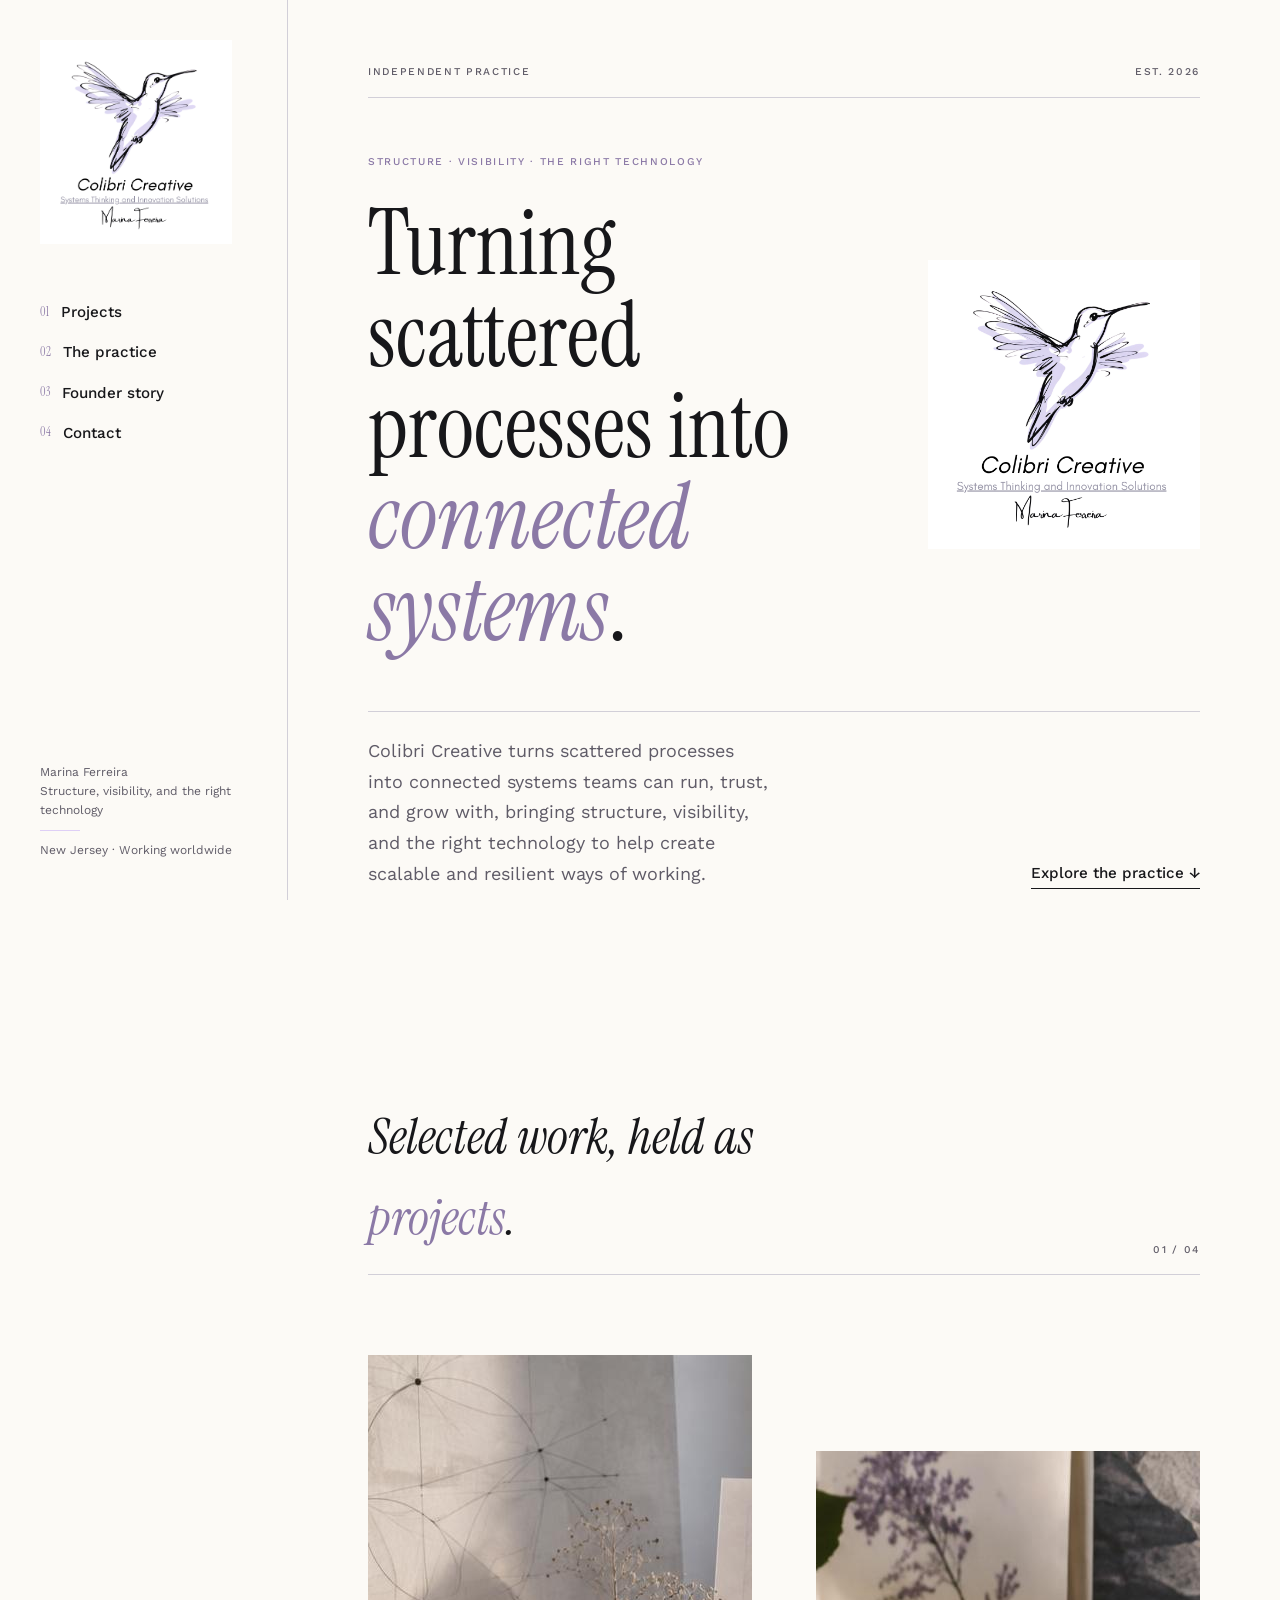
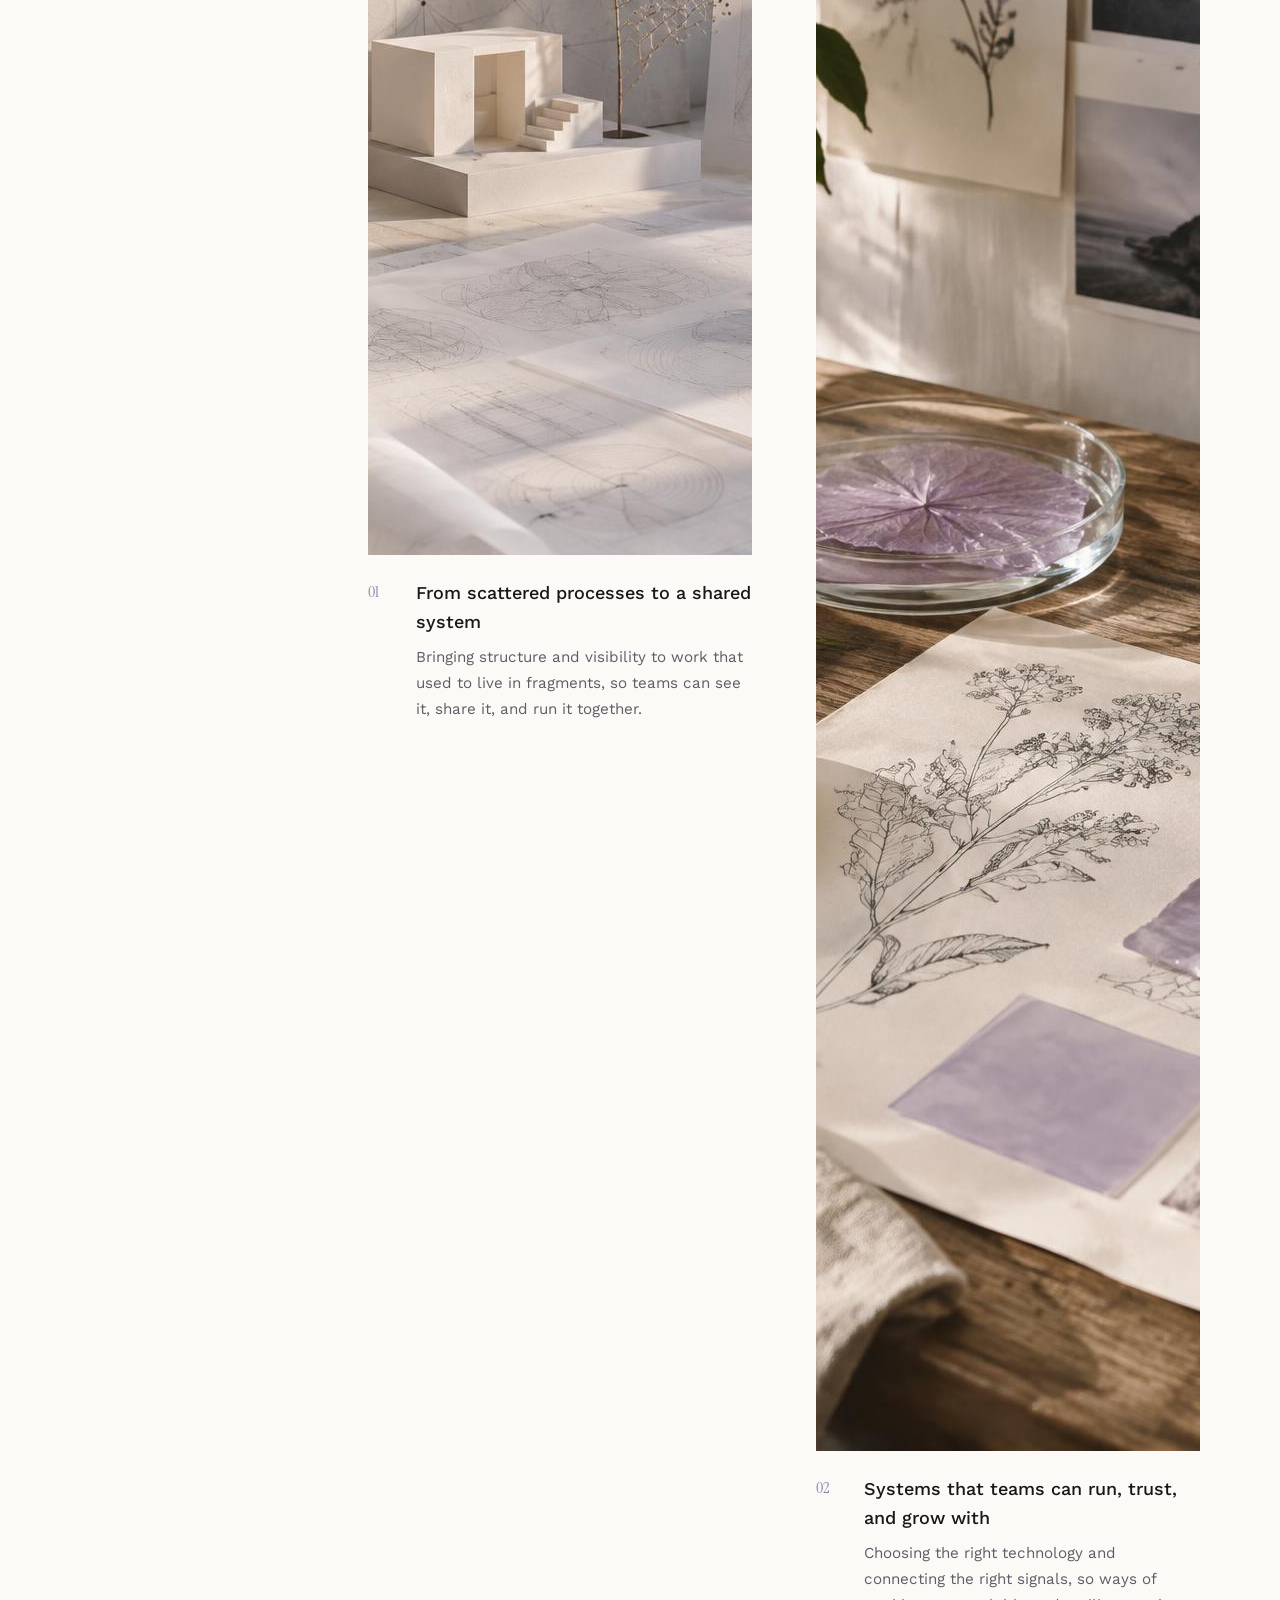
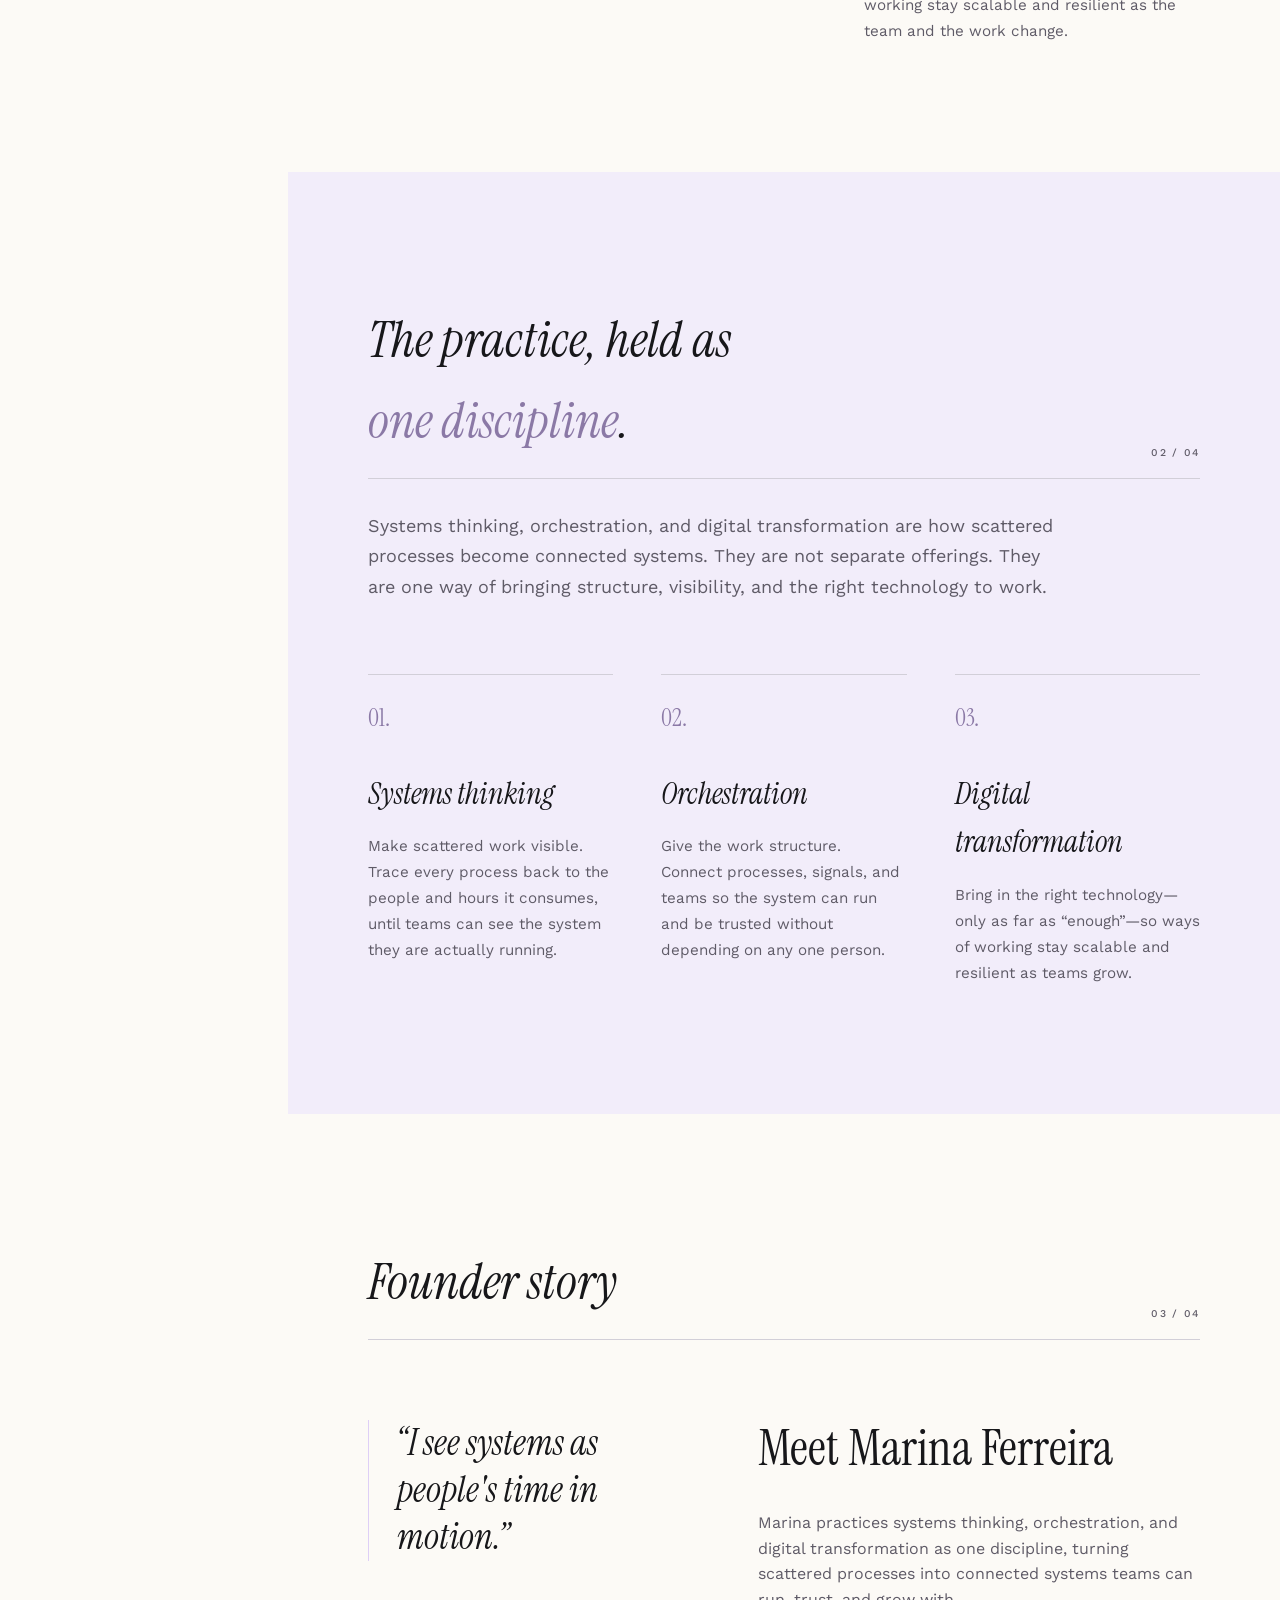
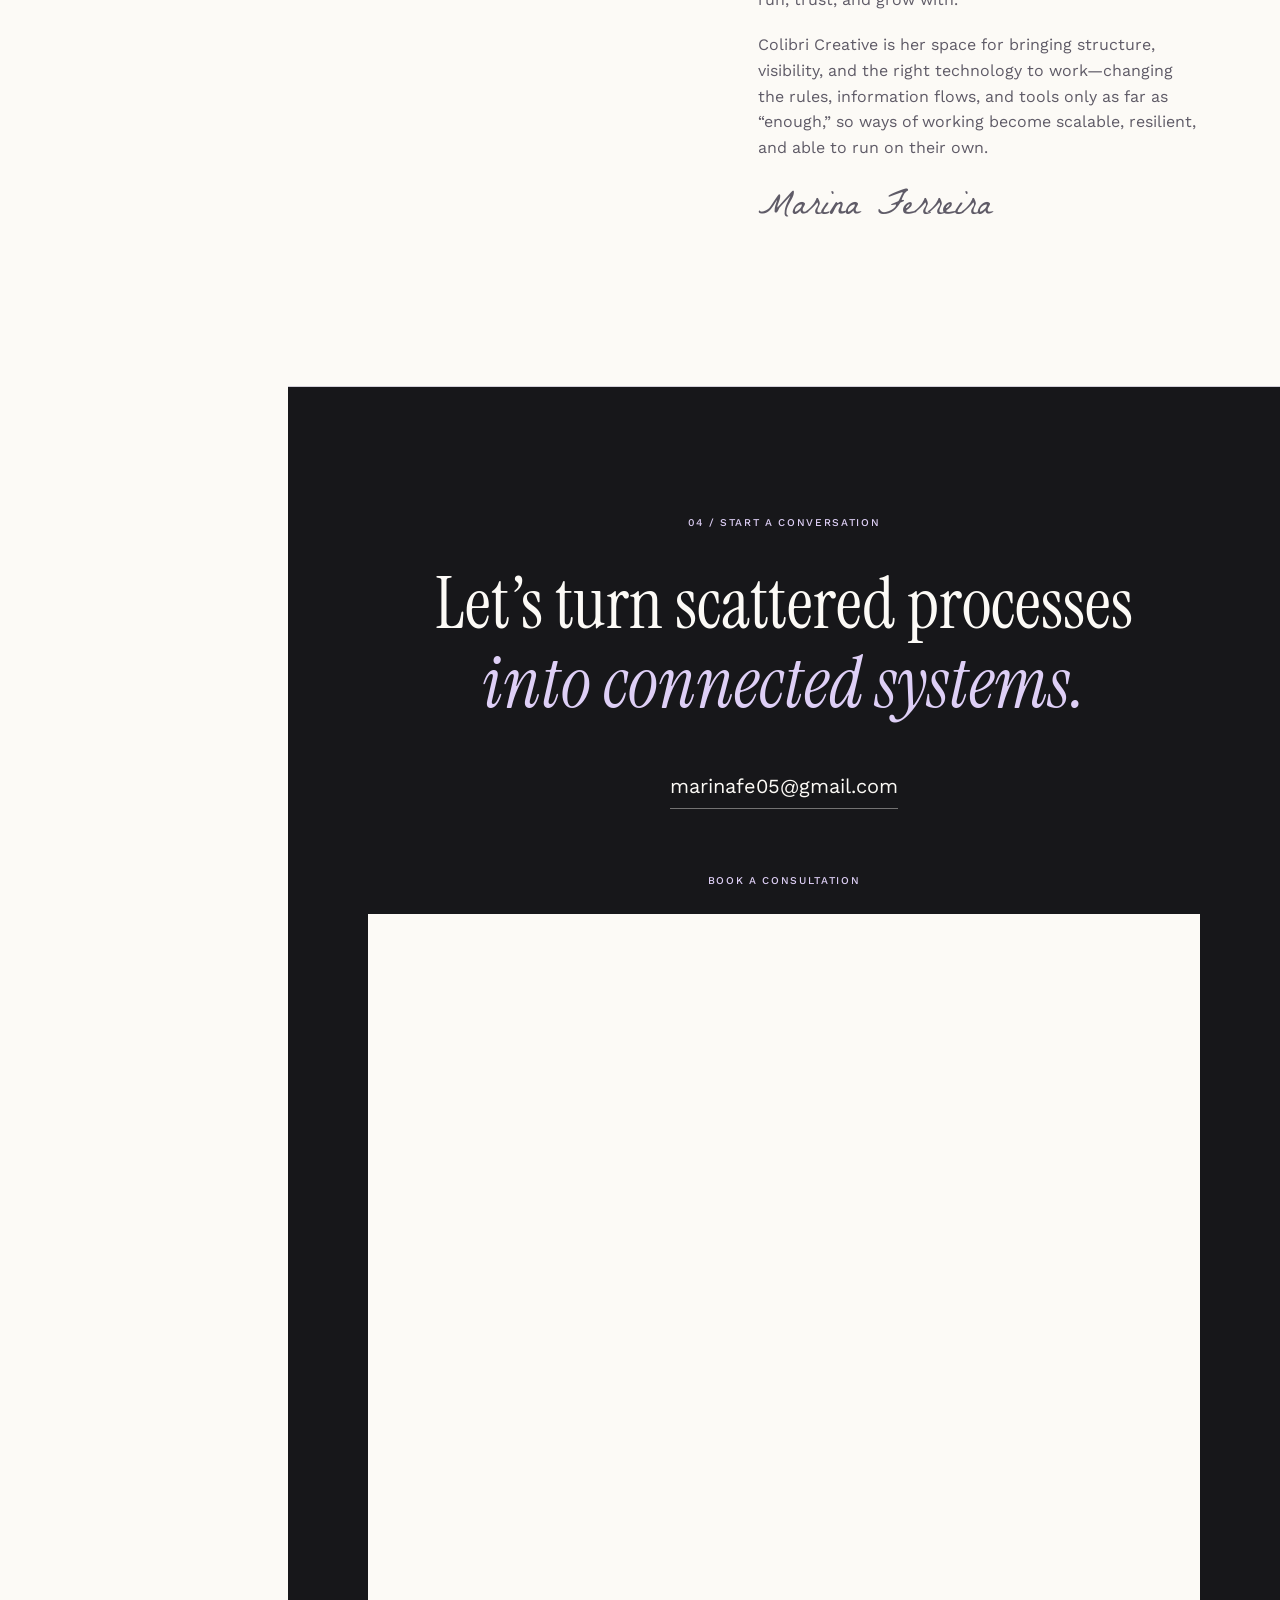
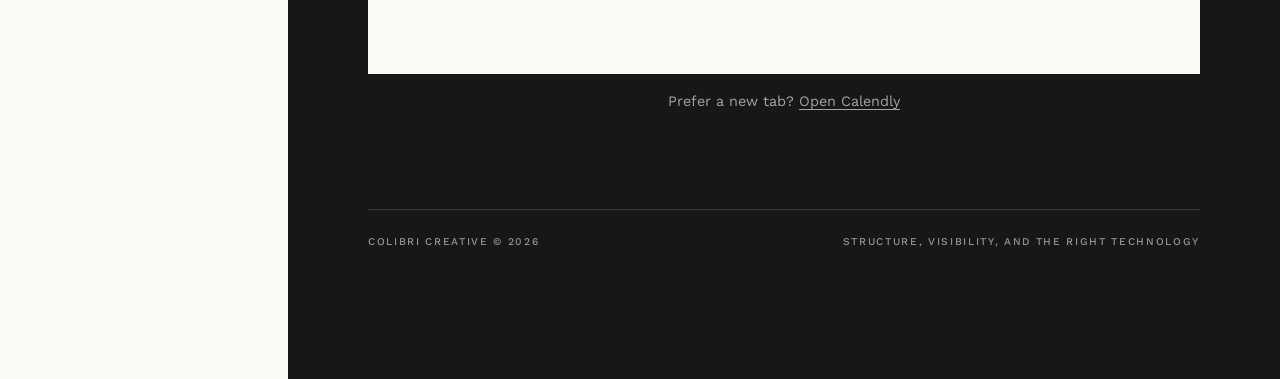
==== commit cd078860: "Use the new Colibri Creative lockup as the site logo Replace the hummingbird mark with the provided " ====
--- a/index.html
+++ b/index.html
@@ -27,7 +27,7 @@
   <aside class="sidebar">
     <div>
       <a href="#top" aria-label="Colibri Creative home">
-        <img class="sidebar-logo" src="assets/colibri-creative-logo.png" alt="Colibri Creative — from scattered processes to connected systems">
+        <img class="sidebar-logo" src="assets/colibri-creative-logo.png" alt="Colibri Creative — Systems Thinking and Innovation Solutions">
       </a>
       <nav class="nav" aria-label="Main navigation">
         <ul>
@@ -56,7 +56,7 @@
           <p class="kicker">Structure · visibility · the right technology</p>
           <h1>Turning scattered processes into <span class="italic text-primary">connected systems</span>.</h1>
         </div>
-        <img class="hero-mark" src="assets/colibri-creative-logo.png" alt="Colibri Creative hummingbird">
+        <img class="hero-mark" src="assets/colibri-creative-logo.png" alt="Colibri Creative — Systems Thinking and Innovation Solutions">
       </div>
       <div class="hero-foot">
         <p class="lede">Colibri Creative turns scattered processes into connected systems teams can run, trust, and grow with, bringing structure, visibility, and the right technology to help create scalable and resilient ways of working.</p>
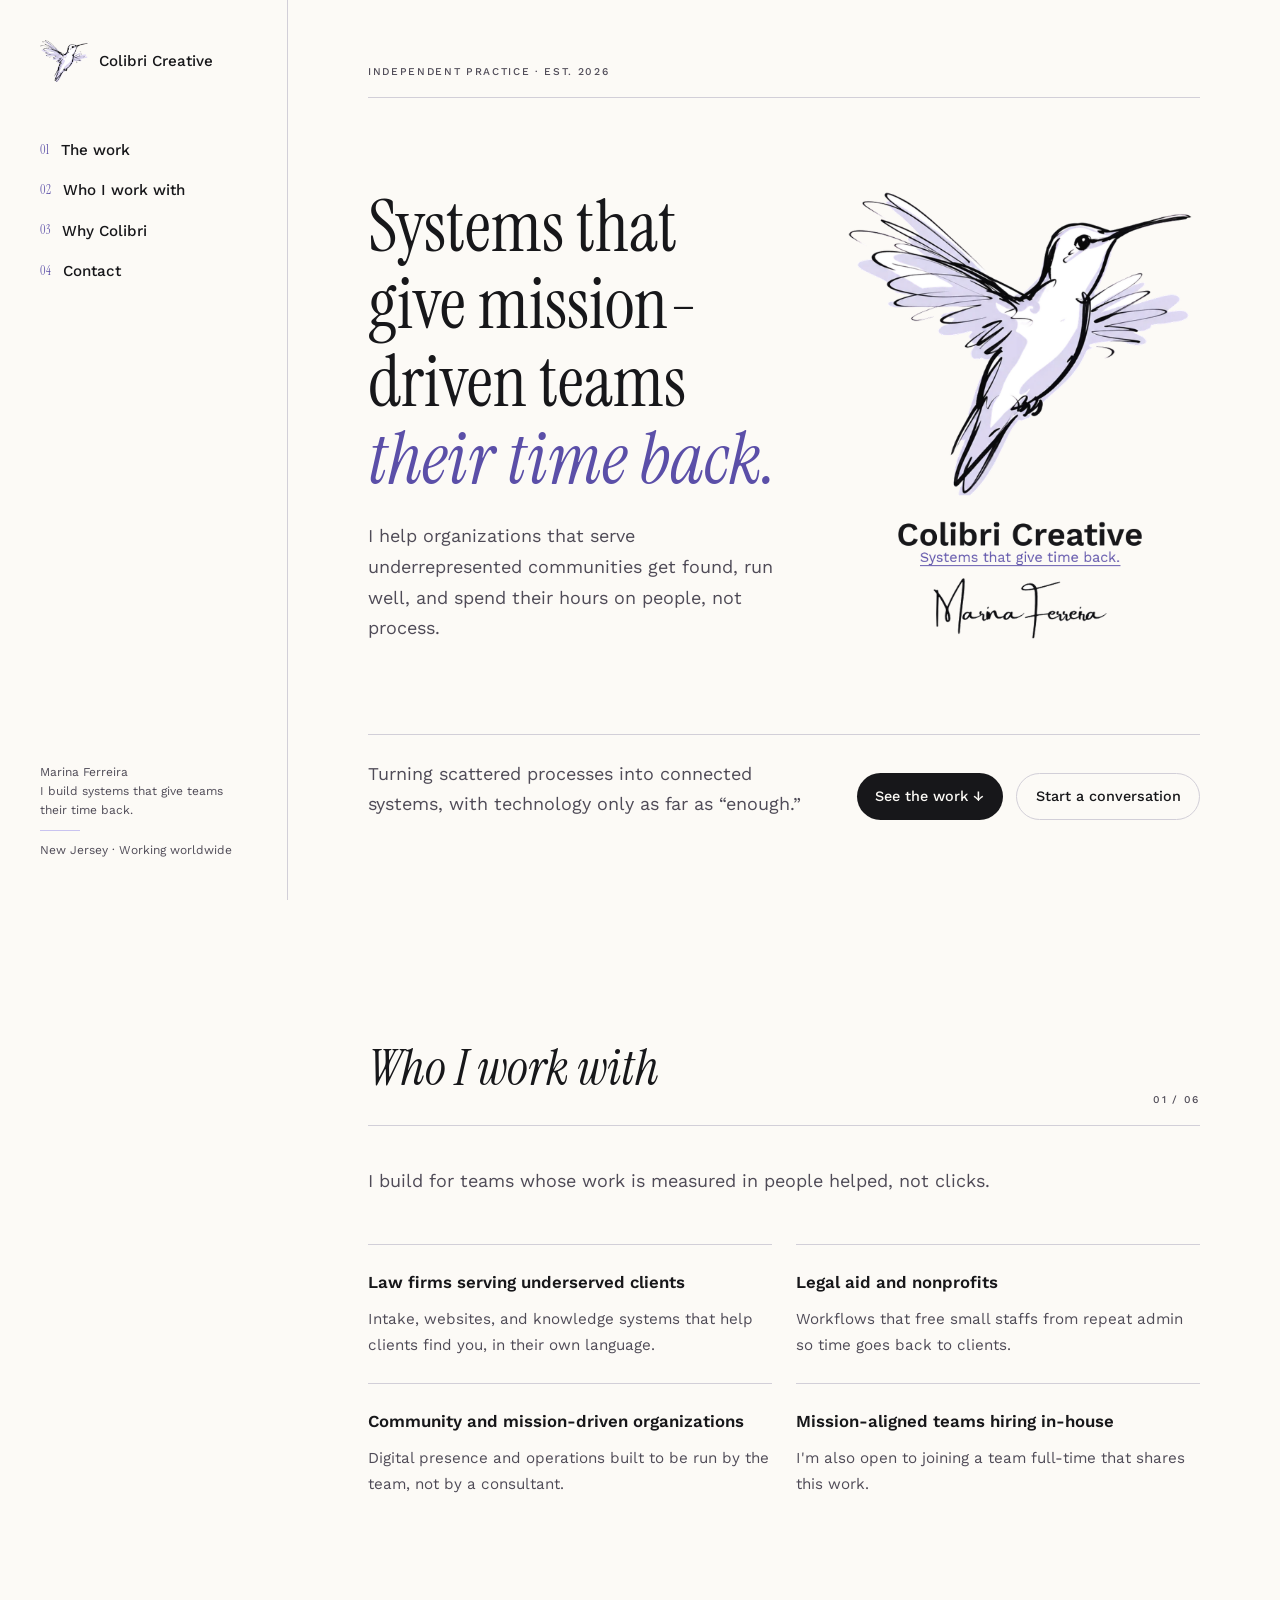
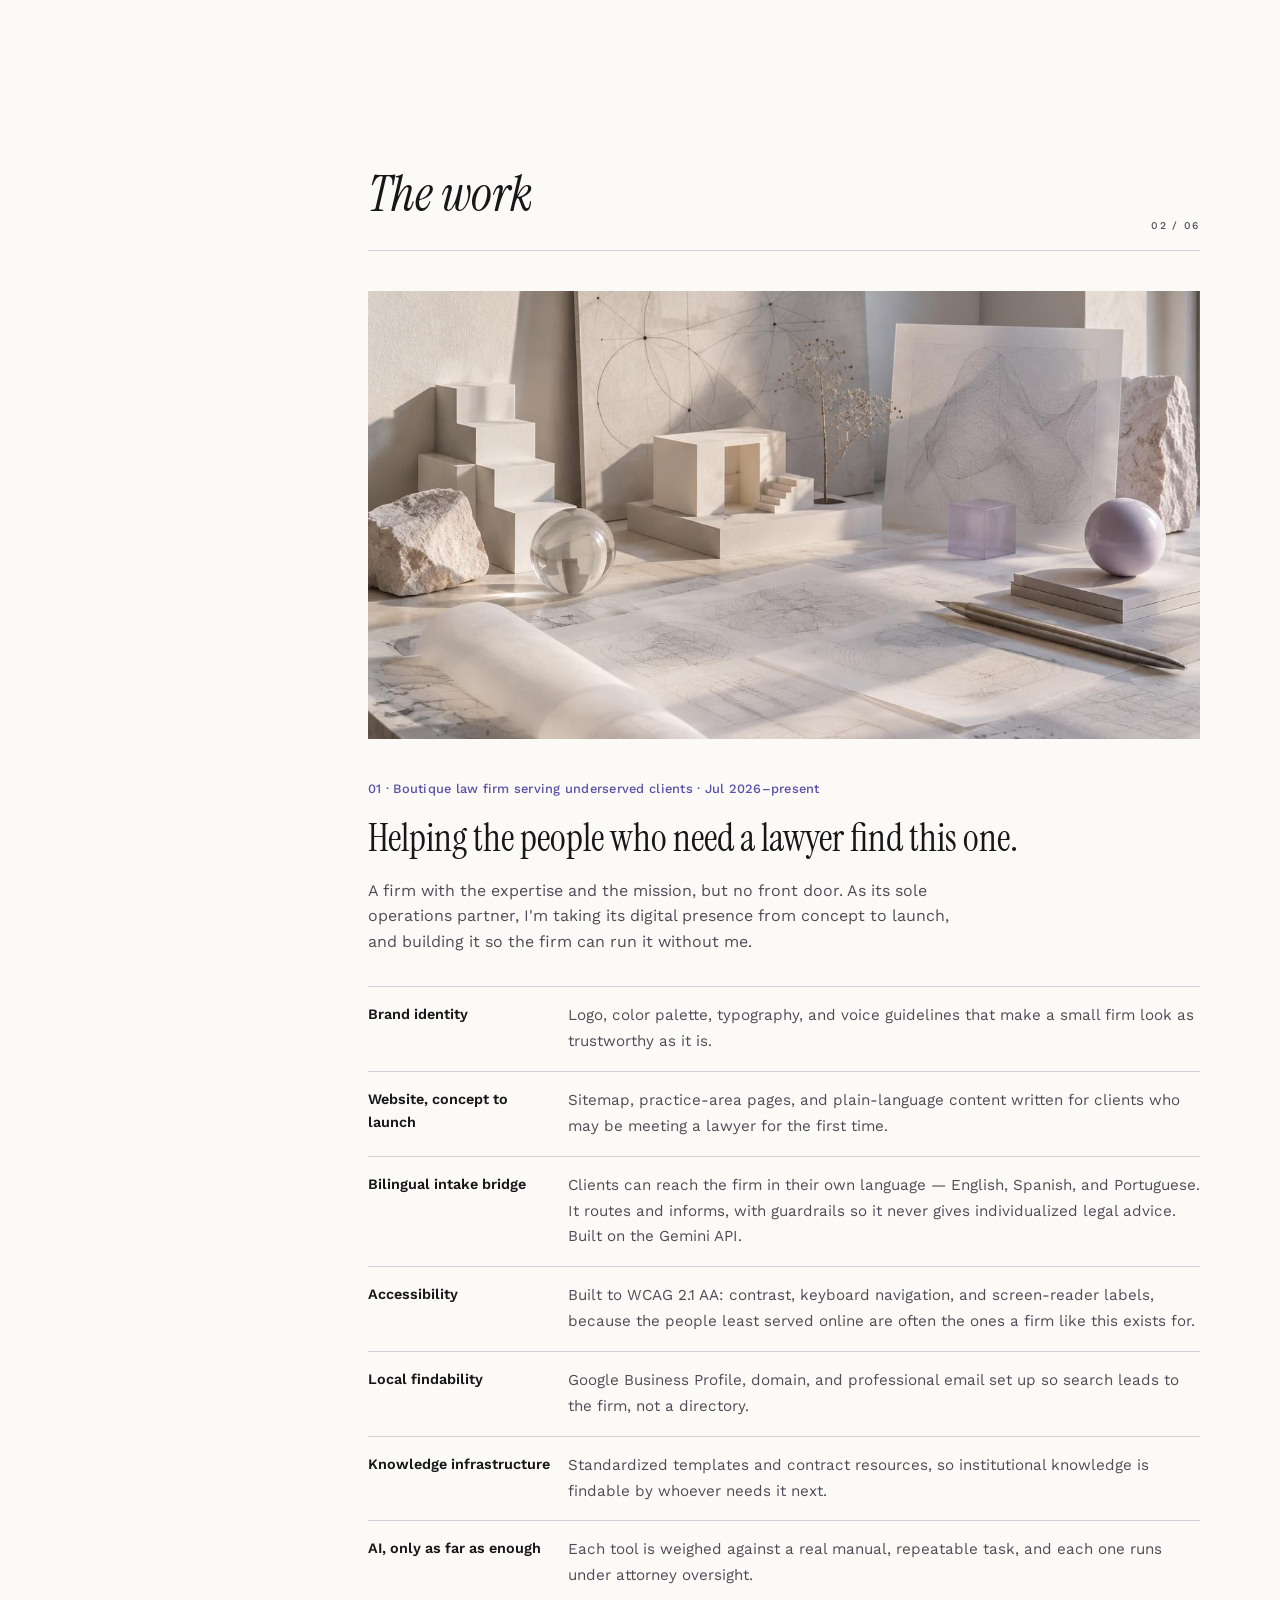
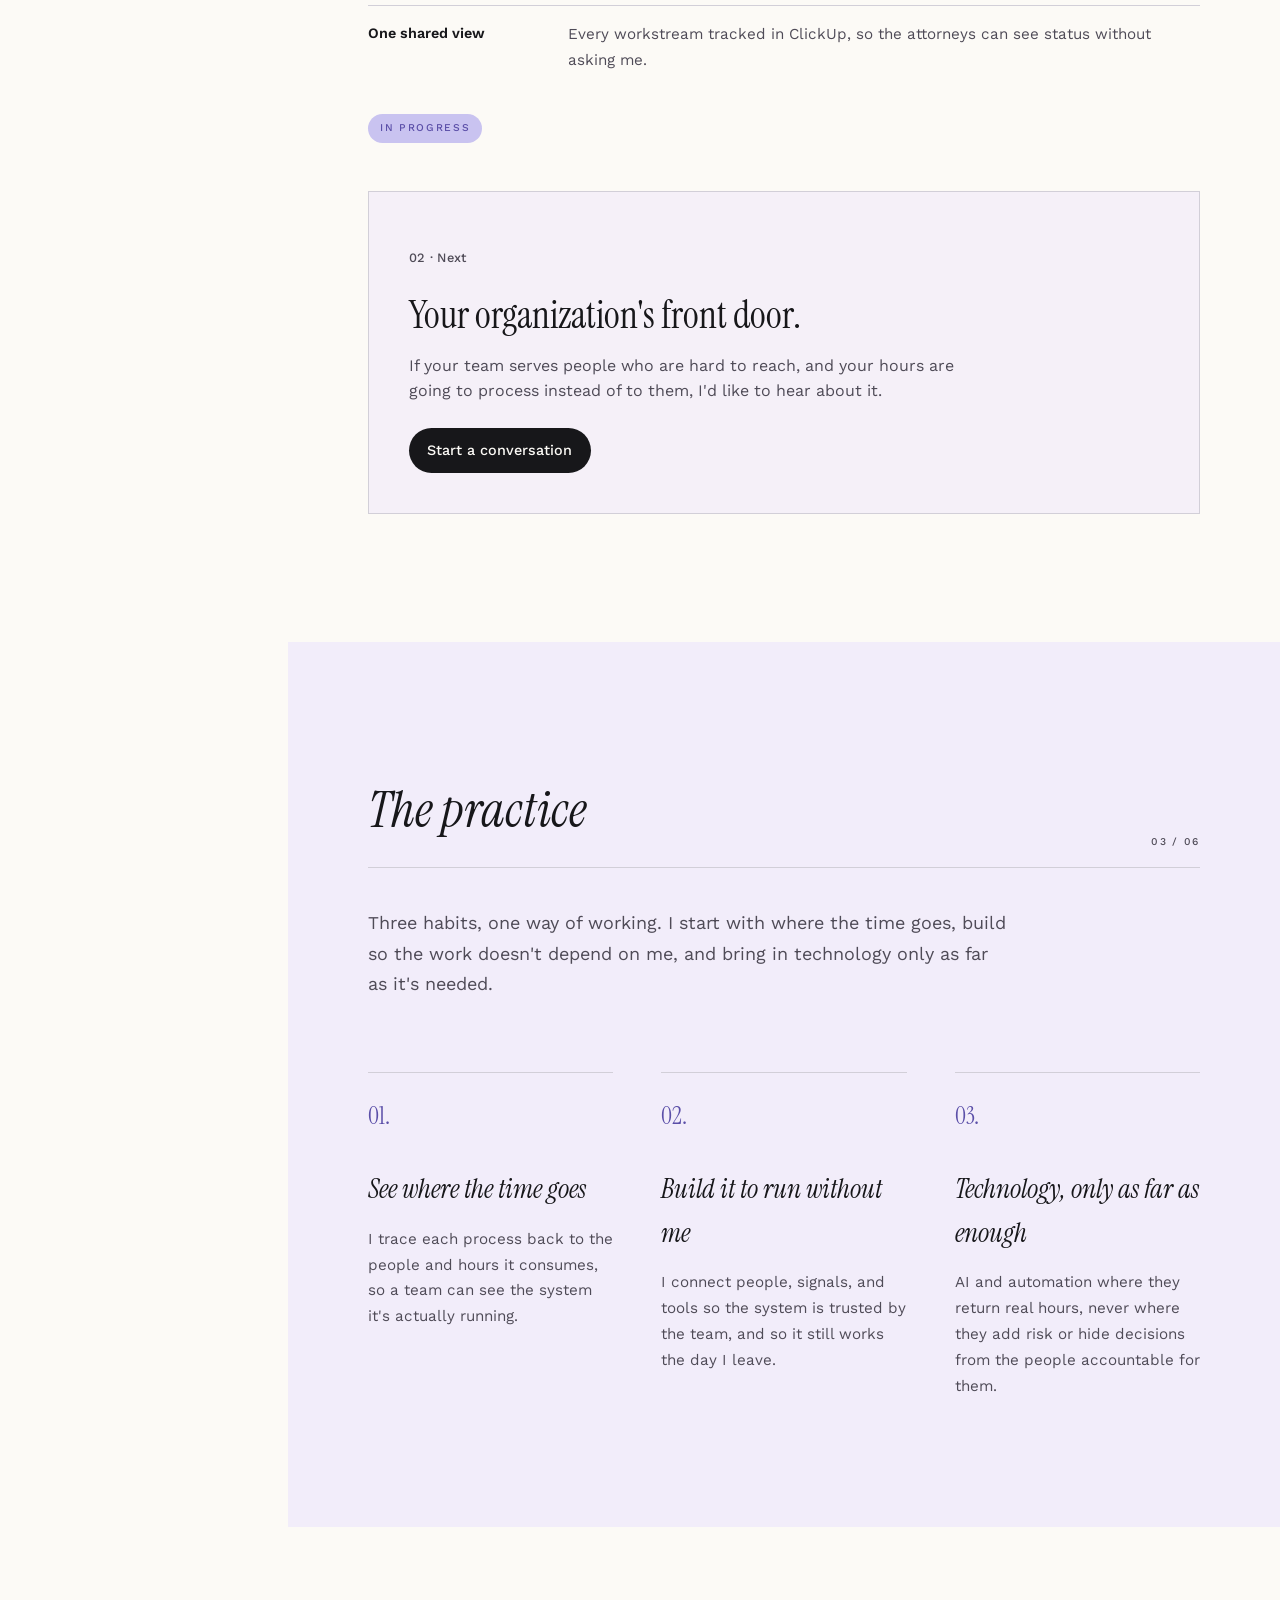
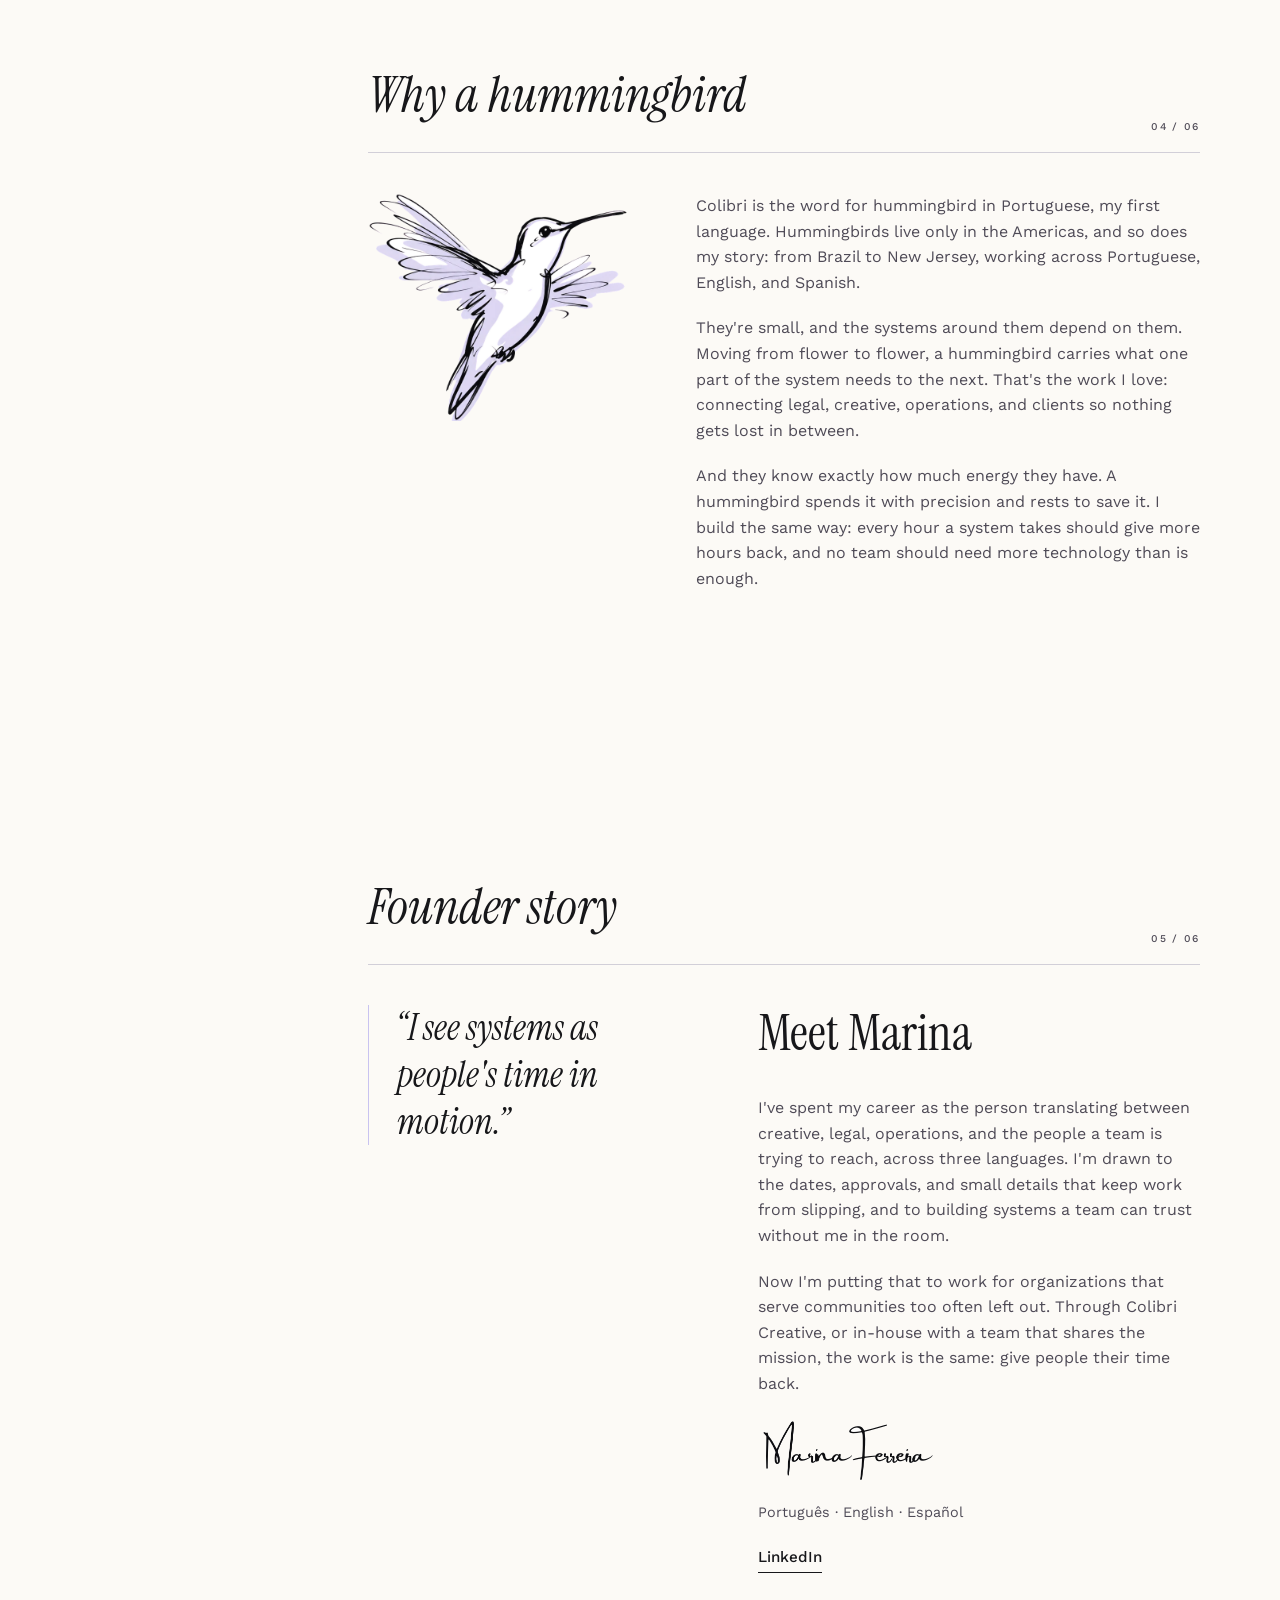
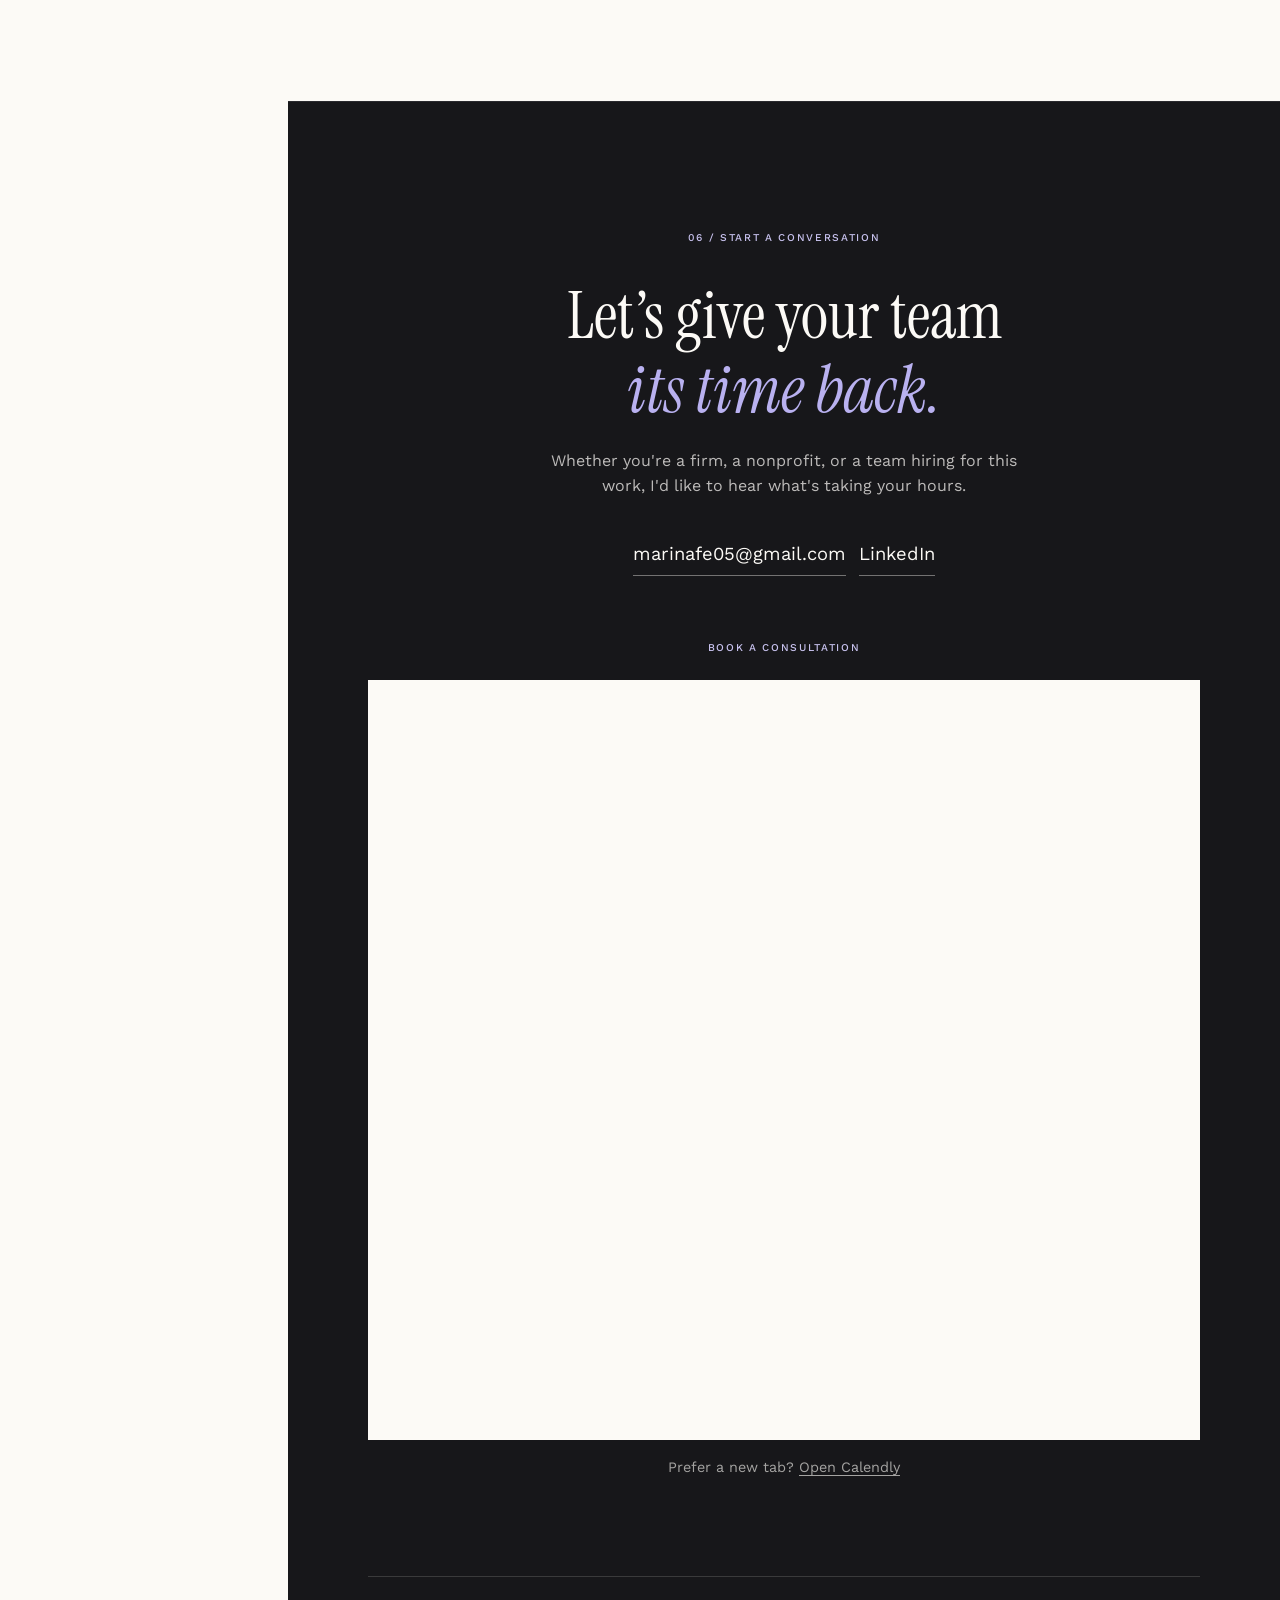
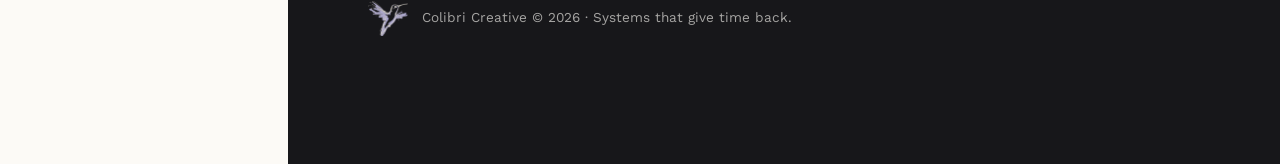
==== commit dd4d3636: "Rewrite the site in first person around one client and the new logo Replace placeholder projects wit" ====
--- a/index.html
+++ b/index.html
@@ -3,13 +3,21 @@
 <head>
   <meta charset="UTF-8">
   <meta name="viewport" content="width=device-width, initial-scale=1.0">
-  <title>Colibri Creative | From Scattered Processes to Connected Systems</title>
+  <title>Colibri Creative | Systems that give mission-driven teams their time back</title>
   <meta name="author" content="Marina Ferreira">
-  <meta name="description" content="Colibri Creative turns scattered processes into connected systems teams can run, trust, and grow with, bringing structure, visibility, and the right technology to create scalable and resilient ways of working.">
-  <link rel="icon" href="favicon.png" type="image/png">
+  <meta name="description" content="I build digital and AI systems for organizations that serve underrepresented communities, so they get found, run well, and spend their hours on people, not process.">
+  <meta property="og:title" content="Colibri Creative | Systems that give mission-driven teams their time back">
+  <meta property="og:description" content="I build digital and AI systems for organizations that serve underrepresented communities, so they get found, run well, and spend their hours on people, not process.">
+  <meta property="og:type" content="website">
+  <meta property="og:image" content="/brand/og-image.png">
+  <meta name="twitter:card" content="summary_large_image">
+  <meta name="twitter:title" content="Colibri Creative | Systems that give mission-driven teams their time back">
+  <meta name="twitter:description" content="I build digital and AI systems for organizations that serve underrepresented communities, so they get found, run well, and spend their hours on people, not process.">
+  <meta name="twitter:image" content="/brand/og-image.png">
+  <link rel="icon" type="image/svg+xml" href="/brand/favicon.svg">
   <link rel="preconnect" href="https://fonts.googleapis.com">
   <link rel="preconnect" href="https://fonts.gstatic.com" crossorigin>
-  <link href="https://fonts.googleapis.com/css2?family=Instrument+Serif:ital@0;1&family=La+Belle+Aurore&family=Work+Sans:wght@300;400;500;600&display=swap" rel="stylesheet">
+  <link href="https://fonts.googleapis.com/css2?family=Instrument+Serif:ital@0;1&family=Work+Sans:wght@300;400;500;600&display=swap" rel="stylesheet">
   <link rel="stylesheet" href="https://assets.calendly.com/assets/external/widget.css">
   <link rel="stylesheet" href="css/styles.css">
 </head>
@@ -17,29 +25,41 @@
   <a class="skip-link" href="#top">Skip to content</a>
 
   <header class="mobile-header">
-    <a class="mobile-brand" href="#top">Colibri Creative</a>
+    <a class="mobile-brand" href="#top">
+      <picture>
+        <source srcset="brand/colibri-mark-dark.png" media="(prefers-color-scheme: dark)">
+        <img src="brand/colibri-mark.png" alt="" width="40" height="35">
+      </picture>
+      <span>Colibri Creative</span>
+    </a>
     <div class="mobile-links">
-      <a href="#projects">Projects</a>
+      <a href="#work">The work</a>
+      <a href="#audience">Who</a>
+      <a href="#why">Why</a>
       <a href="#contact">Contact</a>
     </div>
   </header>
 
   <aside class="sidebar">
     <div>
-      <a href="#top" aria-label="Colibri Creative home">
-        <img class="sidebar-logo" src="assets/colibri-creative-logo.png" alt="Colibri Creative — Systems Thinking and Innovation Solutions">
+      <a class="nav-brand" href="#top" aria-label="Colibri Creative home">
+        <picture>
+          <source srcset="brand/colibri-mark-dark.png" media="(prefers-color-scheme: dark)">
+          <img src="brand/colibri-mark.png" alt="" width="48" height="42">
+        </picture>
+        <span>Colibri Creative</span>
       </a>
       <nav class="nav" aria-label="Main navigation">
         <ul>
-          <li><a href="#projects"><span class="nav-index">01</span>Projects</a></li>
-          <li><a href="#approach"><span class="nav-index">02</span>The practice</a></li>
-          <li><a href="#story"><span class="nav-index">03</span>Founder story</a></li>
+          <li><a href="#work"><span class="nav-index">01</span>The work</a></li>
+          <li><a href="#audience"><span class="nav-index">02</span>Who I work with</a></li>
+          <li><a href="#why"><span class="nav-index">03</span>Why Colibri</a></li>
           <li><a href="#contact"><span class="nav-index">04</span>Contact</a></li>
         </ul>
       </nav>
     </div>
     <div class="sidebar-meta">
-      <p>Marina Ferreira<br>Structure, visibility, and the right technology</p>
+      <p>Marina Ferreira<br>I build systems that give teams their time back.</p>
       <div class="sidebar-rule"></div>
       <p>New Jersey · Working worldwide</p>
     </div>
@@ -48,108 +68,193 @@
   <main class="main" id="top">
     <section class="hero">
       <div class="hero-meta">
-        <span>Independent practice</span>
-        <span>Est. 2026</span>
+        <span>Independent practice · Est. 2026</span>
       </div>
       <div class="hero-grid">
         <div class="animate-rise">
-          <p class="kicker">Structure · visibility · the right technology</p>
-          <h1>Turning scattered processes into <span class="italic text-primary">connected systems</span>.</h1>
-        </div>
-        <img class="hero-mark" src="assets/colibri-creative-logo.png" alt="Colibri Creative — Systems Thinking and Innovation Solutions">
+          <h1>Systems that give mission-driven teams <span class="italic text-primary phrase">their time back.</span></h1>
+          <p class="hero-subhead">I help organizations that serve underrepresented communities get found, run well, and spend their hours on people, not process.</p>
+        </div>
+        <picture>
+          <source srcset="brand/colibri-logo-dark.png" media="(prefers-color-scheme: dark)">
+          <img class="hero-mark" src="brand/colibri-logo.png" width="360" height="462" alt="Colibri Creative logo: a hand-drawn hummingbird with the tagline Systems that give time back.">
+        </picture>
       </div>
       <div class="hero-foot">
-        <p class="lede">Colibri Creative turns scattered processes into connected systems teams can run, trust, and grow with, bringing structure, visibility, and the right technology to help create scalable and resilient ways of working.</p>
-        <a class="text-link" href="#projects">Explore the practice ↓</a>
-      </div>
-    </section>
-
-    <section class="section" id="projects">
-      <div class="section-head">
-        <h2>Selected work, held as <span class="italic text-primary">projects</span>.</h2>
-        <span class="section-index">01 / 04</span>
-      </div>
-      <div class="work-grid">
-        <article class="work-card">
-          <div class="work-media">
-            <img src="assets/colibri-systems-study.jpg" alt="Architectural models and systems diagrams in a sunlit studio" width="1200" height="800">
-          </div>
-          <div class="work-copy">
-            <span class="work-num">01</span>
-            <div>
-              <h3>From scattered processes to a shared system</h3>
-              <p>Bringing structure and visibility to work that used to live in fragments, so teams can see it, share it, and run it together.</p>
-            </div>
-          </div>
-        </article>
-        <article class="work-card">
-          <div class="work-media">
-            <img src="assets/colibri-living-systems.jpg" alt="Botanical research materials and lilac samples on a studio table" width="1200" height="1600">
-          </div>
-          <div class="work-copy">
-            <span class="work-num">02</span>
-            <div>
-              <h3>Systems that teams can run, trust, and grow with</h3>
-              <p>Choosing the right technology and connecting the right signals, so ways of working stay scalable and resilient as the team and the work change.</p>
-            </div>
-          </div>
-        </article>
-      </div>
+        <p class="lede">Turning scattered processes into connected systems, with technology only as far as “enough.”</p>
+        <div class="hero-actions">
+          <a class="btn btn-primary" href="#work">See the work ↓</a>
+          <a class="btn btn-secondary" href="#contact">Start a conversation</a>
+        </div>
+      </div>
+    </section>
+
+    <section class="section" id="audience">
+      <div class="section-head">
+        <h2>Who I work with</h2>
+        <span class="section-index">01 / 06</span>
+      </div>
+      <p class="section-intro">I build for teams whose work is measured in people helped, not clicks.</p>
+      <div class="audience-grid">
+        <article class="audience-card">
+          <h3>Law firms serving underserved clients</h3>
+          <p>Intake, websites, and knowledge systems that help clients find you, in their own language.</p>
+        </article>
+        <article class="audience-card">
+          <h3>Legal aid and nonprofits</h3>
+          <p>Workflows that free small staffs from repeat admin so time goes back to clients.</p>
+        </article>
+        <article class="audience-card">
+          <h3>Community and mission-driven organizations</h3>
+          <p>Digital presence and operations built to be run by the team, not by a consultant.</p>
+        </article>
+        <article class="audience-card">
+          <h3>Mission-aligned teams hiring in-house</h3>
+          <p>I'm also open to joining a team full-time that shares this work.</p>
+        </article>
+      </div>
+    </section>
+
+    <section class="section" id="work">
+      <div class="section-head">
+        <h2>The work</h2>
+        <span class="section-index">02 / 06</span>
+      </div>
+
+      <article class="work-feature">
+        <div class="work-media">
+          <img src="assets/colibri-systems-study.jpg" alt="Sunlit studio table with architectural models and systems diagrams, standing in for the work of building a firm's front door." width="1200" height="800">
+        </div>
+        <div class="work-feature-copy">
+          <p class="work-label">01 · Boutique law firm serving underserved clients · Jul 2026–present</p>
+          <h3>Helping the people who need a lawyer find this one.</h3>
+          <p class="work-intro">A firm with the expertise and the mission, but no front door. As its sole operations partner, I'm taking its digital presence from concept to launch, and building it so the firm can run it without me.</p>
+          <dl class="work-list">
+            <div>
+              <dt>Brand identity</dt>
+              <dd>Logo, color palette, typography, and voice guidelines that make a small firm look as trustworthy as it is.</dd>
+            </div>
+            <div>
+              <dt>Website, concept to launch</dt>
+              <dd>Sitemap, practice-area pages, and plain-language content written for clients who may be meeting a lawyer for the first time.</dd>
+            </div>
+            <div>
+              <dt>Bilingual intake bridge</dt>
+              <dd>Clients can reach the firm in their own language — English, Spanish, and Portuguese. It routes and informs, with guardrails so it never gives individualized legal advice. Built on the Gemini API.</dd>
+            </div>
+            <div>
+              <dt>Accessibility</dt>
+              <dd>Built to WCAG 2.1 AA: contrast, keyboard navigation, and screen-reader labels, because the people least served online are often the ones a firm like this exists for.</dd>
+            </div>
+            <div>
+              <dt>Local findability</dt>
+              <dd>Google Business Profile, domain, and professional email set up so search leads to the firm, not a directory.</dd>
+            </div>
+            <div>
+              <dt>Knowledge infrastructure</dt>
+              <dd>Standardized templates and contract resources, so institutional knowledge is findable by whoever needs it next.</dd>
+            </div>
+            <div>
+              <dt>AI, only as far as enough</dt>
+              <dd>Each tool is weighed against a real manual, repeatable task, and each one runs under attorney oversight.</dd>
+            </div>
+            <div>
+              <dt>One shared view</dt>
+              <dd>Every workstream tracked in ClickUp, so the attorneys can see status without asking me.</dd>
+            </div>
+          </dl>
+          <p class="work-status">In progress</p>
+        </div>
+      </article>
+
+      <article class="work-invite">
+        <p class="work-label">02 · Next</p>
+        <h3>Your organization's front door.</h3>
+        <p>If your team serves people who are hard to reach, and your hours are going to process instead of to them, I'd like to hear about it.</p>
+        <a class="btn btn-primary" href="#contact">Start a conversation</a>
+      </article>
     </section>
 
     <section class="section approach" id="approach">
       <div class="section-head">
-        <h2>The practice, held as <span class="italic text-primary phrase">one discipline</span>.</h2>
-        <span class="section-index">02 / 04</span>
-      </div>
-      <p class="approach-intro">Systems thinking, orchestration, and digital transformation are how scattered processes become connected systems. They are not separate offerings. They are one way of bringing structure, visibility, and the right technology to work.</p>
+        <h2>The practice</h2>
+        <span class="section-index">03 / 06</span>
+      </div>
+      <p class="approach-intro">Three habits, one way of working. I start with where the time goes, build so the work doesn't depend on me, and bring in technology only as far as it's needed.</p>
       <div class="approach-grid">
         <article class="approach-card">
           <span class="approach-num">01.</span>
-          <h3>Systems thinking</h3>
-          <p>Make scattered work visible. Trace every process back to the people and hours it consumes, until teams can see the system they are actually running.</p>
+          <h3>See where the time goes</h3>
+          <p>I trace each process back to the people and hours it consumes, so a team can see the system it's actually running.</p>
         </article>
         <article class="approach-card">
           <span class="approach-num">02.</span>
-          <h3>Orchestration</h3>
-          <p>Give the work structure. Connect processes, signals, and teams so the system can run and be trusted without depending on any one person.</p>
+          <h3>Build it to run without me</h3>
+          <p>I connect people, signals, and tools so the system is trusted by the team, and so it still works the day I leave.</p>
         </article>
         <article class="approach-card">
           <span class="approach-num">03.</span>
-          <h3>Digital transformation</h3>
-          <p>Bring in the right technology—only as far as “enough”—so ways of working stay scalable and resilient as teams grow.</p>
-        </article>
+          <h3>Technology, only as far as enough</h3>
+          <p>AI and automation where they return real hours, never where they add risk or hide decisions from the people accountable for them.</p>
+        </article>
+      </div>
+    </section>
+
+    <section class="section" id="why">
+      <div class="section-head">
+        <h2>Why a hummingbird</h2>
+        <span class="section-index">04 / 06</span>
+      </div>
+      <div class="why-grid">
+        <picture>
+          <source srcset="brand/colibri-mark-dark.png" media="(prefers-color-scheme: dark)">
+          <img class="why-mark" src="brand/colibri-mark.png" width="260" height="228" alt="Hand-drawn hummingbird.">
+        </picture>
+        <div class="why-copy">
+          <p>Colibri is the word for hummingbird in Portuguese, my first language. Hummingbirds live only in the Americas, and so does my story: from Brazil to New Jersey, working across Portuguese, English, and Spanish.</p>
+          <p>They're small, and the systems around them depend on them. Moving from flower to flower, a hummingbird carries what one part of the system needs to the next. That's the work I love: connecting legal, creative, operations, and clients so nothing gets lost in between.</p>
+          <p>And they know exactly how much energy they have. A hummingbird spends it with precision and rests to save it. I build the same way: every hour a system takes should give more hours back, and no team should need more technology than is enough.</p>
+        </div>
       </div>
     </section>
 
     <section class="section" id="story">
       <div class="section-head">
         <h2>Founder story</h2>
-        <span class="section-index">03 / 04</span>
+        <span class="section-index">05 / 06</span>
       </div>
       <div class="story-grid">
         <p class="quote">“I see systems as people's time in motion.”</p>
         <div class="story-copy">
-          <h3>Meet Marina Ferreira</h3>
+          <h3>Meet Marina</h3>
           <div class="story-body">
-            <p>Marina practices systems thinking, orchestration, and digital transformation as one discipline, turning scattered processes into connected systems teams can run, trust, and grow with.</p>
-            <p>Colibri Creative is her space for bringing structure, visibility, and the right technology to work—changing the rules, information flows, and tools only as far as “enough,” so ways of working become scalable, resilient, and able to run on their own.</p>
+            <p>I've spent my career as the person translating between creative, legal, operations, and the people a team is trying to reach, across three languages. I'm drawn to the dates, approvals, and small details that keep work from slipping, and to building systems a team can trust without me in the room.</p>
+            <p>Now I'm putting that to work for organizations that serve communities too often left out. Through Colibri Creative, or in-house with a team that shares the mission, the work is the same: give people their time back.</p>
           </div>
-          <p class="signature">Marina Ferreira</p>
+          <picture>
+            <source srcset="brand/signature-dark.png" media="(prefers-color-scheme: dark)">
+            <img class="signature-img" src="brand/signature.png" width="180" height="64" alt="Marina Ferreira">
+          </picture>
+          <p class="lang-line">Português · English · Español</p>
+          <a class="text-link story-link" href="https://linkedin.com/in/marinaferreira1" target="_blank" rel="noopener noreferrer">LinkedIn</a>
         </div>
       </div>
     </section>
 
     <section class="section contact" id="contact">
       <div class="contact-inner">
-        <p class="contact-kicker">04 / Start a conversation</p>
-        <h2>Let’s turn scattered processes<br><span class="italic text-accent">into connected systems.</span></h2>
-        <a class="contact-mail" href="mailto:marinafe05@gmail.com">marinafe05@gmail.com</a>
+        <p class="contact-kicker">06 / Start a conversation</p>
+        <h2>Let’s give your team<br><span class="italic">its time back.</span></h2>
+        <p class="contact-sub">Whether you're a firm, a nonprofit, or a team hiring for this work, I'd like to hear what's taking your hours.</p>
+        <div class="contact-links">
+          <a class="contact-mail" href="mailto:marinafe05@gmail.com">marinafe05@gmail.com</a>
+          <a class="contact-mail" href="https://linkedin.com/in/marinaferreira1" target="_blank" rel="noopener noreferrer">LinkedIn</a>
+        </div>
         <p class="contact-kicker booking-label">Book a consultation</p>
         <div class="booking-panel">
           <div
             class="calendly-inline-widget"
-            data-url="https://calendly.com/marinatfe5?hide_gdpr_banner=1&background_color=fcfaf6&text_color=17171a&primary_color=8b79a6"
+            data-url="https://calendly.com/marinatfe5?hide_gdpr_banner=1&background_color=fcfaf6&text_color=17171a&primary_color=5b4fa8"
             style="min-width:320px;height:760px;">
           </div>
         </div>
@@ -159,8 +264,10 @@
         </p>
       </div>
       <div class="footer-meta">
-        <span>Colibri Creative © 2026</span>
-        <span>Structure, visibility, and the right technology</span>
+        <span class="footer-brand">
+          <img src="brand/colibri-mark-dark.png" alt="" width="40" height="35">
+          Colibri Creative © 2026 · Systems that give time back.
+        </span>
       </div>
     </section>
   </main>
--- a/css/styles.css
+++ b/css/styles.css
@@ -1,15 +1,31 @@
 :root {
+  color-scheme: light dark;
   --background: oklch(98.5% 0.006 85);
-  --foreground: oklch(20.5% 0.006 300);
-  --primary: oklch(61% 0.07 303);
+  --foreground: #17171a;
+  --primary: #5b4fa8;
   --secondary: oklch(95.5% 0.018 303);
-  --muted: oklch(48% 0.018 300);
-  --accent: oklch(88% 0.055 303);
+  --muted: oklch(42% 0.02 300);
+  --accent: #c9c3f0;
+  --accent-text: #5b4fa8;
   --border: oklch(86% 0.012 300);
   --sidebar: 18rem;
   --display: "Instrument Serif", "Times New Roman", serif;
   --sans: "Work Sans", "Segoe UI", sans-serif;
-  --signature: "La Belle Aurore", cursive;
+  --chip: #c9c3f0;
+}
+
+@media (prefers-color-scheme: dark) {
+  :root {
+    --background: #1a191c;
+    --foreground: #f7f4ee;
+    --primary: #b9b1f0;
+    --secondary: #242328;
+    --muted: #c4c0cc;
+    --accent: #c9c3f0;
+    --accent-text: #b9b1f0;
+    --border: #3a3840;
+    --chip: #3a3458;
+  }
 }
 
 *,
@@ -33,6 +49,7 @@
 img {
   display: block;
   max-width: 100%;
+  height: auto;
 }
 
 a {
@@ -65,34 +82,41 @@
   z-index: 50;
   align-items: center;
   justify-content: space-between;
-  padding: 1rem 1.25rem;
+  gap: 0.75rem;
+  padding: 0.85rem 1.25rem;
   border-bottom: 1px solid var(--border);
   background: color-mix(in oklab, var(--background) 95%, transparent);
   backdrop-filter: blur(12px);
 }
 
 .mobile-brand {
-  font-family: var(--display);
-  font-size: 1.25rem;
-  font-style: italic;
+  display: flex;
+  align-items: center;
+  gap: 0.55rem;
+  font-family: var(--sans);
+  font-size: 0.95rem;
+  font-weight: 500;
+}
+
+.mobile-brand img {
+  width: 40px;
+  height: auto;
 }
 
 .mobile-links {
   display: flex;
+  flex-wrap: wrap;
   align-items: center;
-  gap: 1.1rem;
+  justify-content: flex-end;
+  gap: 0.75rem 0.9rem;
 }
 
 .mobile-links a {
-  font-size: 0.65rem;
+  font-size: 0.62rem;
   font-weight: 500;
-  letter-spacing: 0.16em;
+  letter-spacing: 0.14em;
   text-transform: uppercase;
   color: var(--muted);
-}
-
-.mobile-links a[aria-current="page"] {
-  color: var(--foreground);
 }
 
 .sidebar {
@@ -108,8 +132,17 @@
   background: var(--background);
 }
 
-.sidebar-logo {
-  width: 12rem;
+.nav-brand {
+  display: flex;
+  align-items: center;
+  gap: 0.7rem;
+  font-size: 0.95rem;
+  font-weight: 500;
+}
+
+.nav-brand img {
+  width: 48px;
+  height: auto;
 }
 
 .nav {
@@ -143,7 +176,7 @@
 .nav-index {
   font-family: var(--display);
   font-size: 0.75rem;
-  color: var(--primary);
+  color: var(--accent-text);
 }
 
 .sidebar-meta {
@@ -179,9 +212,7 @@
 
 .hero-meta,
 .section-index,
-.kicker,
-.contact-kicker,
-.footer-meta {
+.contact-kicker {
   font-size: 0.65rem;
   font-weight: 500;
   letter-spacing: 0.16em;
@@ -198,25 +229,28 @@
 
 .hero-grid {
   display: grid;
-  grid-template-columns: minmax(0, 1fr) 17rem;
-  gap: 4rem;
+  grid-template-columns: minmax(0, 1fr) 22.5rem;
+  gap: 3.5rem;
   align-items: center;
   padding: 3.5rem 0;
 }
 
-.kicker {
-  margin: 0 0 1.75rem;
-  color: var(--primary);
-}
-
 .hero h1,
 .display {
   margin: 0;
   max-width: 56rem;
   font-family: var(--display);
-  font-size: clamp(3rem, 7vw, 6rem);
+  font-size: clamp(2.6rem, 5.6vw, 4.6rem);
   font-weight: 400;
-  line-height: 1.02;
+  line-height: 1.08;
+}
+
+.hero-subhead {
+  max-width: 34rem;
+  margin: 1.5rem 0 0;
+  font-size: 1.125rem;
+  line-height: 1.7;
+  color: var(--muted);
 }
 
 .italic {
@@ -231,34 +265,71 @@
   color: var(--primary);
 }
 
-.text-accent {
-  color: var(--accent);
-}
-
 .hero-mark {
-  width: 100%;
+  width: 360px;
+  max-width: 100%;
+  margin-left: auto;
   animation: hover-mark 5s ease-in-out infinite;
 }
 
 .hero-foot {
   display: grid;
-  grid-template-columns: 1fr 1fr;
+  grid-template-columns: 1fr auto;
   gap: 1.5rem;
   align-items: end;
   padding-top: 1.5rem;
   border-top: 1px solid var(--border);
 }
 
-.lede {
-  max-width: 36rem;
+.lede,
+.section-intro,
+.approach-intro {
+  max-width: 40rem;
   margin: 0;
   font-size: 1.125rem;
   line-height: 1.7;
   color: var(--muted);
 }
 
+.hero-actions,
+.contact-links {
+  display: flex;
+  flex-wrap: wrap;
+  gap: 0.85rem;
+}
+
+.btn {
+  display: inline-flex;
+  align-items: center;
+  justify-content: center;
+  padding: 0.7rem 1.15rem;
+  border-radius: 999px;
+  font-size: 0.9rem;
+  font-weight: 500;
+  transition: color 0.2s ease, background 0.2s ease, border-color 0.2s ease;
+}
+
+.btn-primary {
+  background: var(--foreground);
+  color: var(--background);
+}
+
+.btn-primary:hover {
+  background: var(--primary);
+  color: #fff;
+}
+
+.btn-secondary {
+  border: 1px solid var(--border);
+  color: var(--foreground);
+}
+
+.btn-secondary:hover {
+  border-color: var(--primary);
+  color: var(--primary);
+}
+
 .text-link {
-  justify-self: end;
   border-bottom: 1px solid var(--foreground);
   padding-bottom: 0.2rem;
   font-size: 0.95rem;
@@ -281,14 +352,9 @@
   align-items: flex-end;
   justify-content: space-between;
   gap: 1.5rem;
-  margin-bottom: 5rem;
+  margin-bottom: 2.5rem;
   padding-bottom: 1rem;
   border-bottom: 1px solid var(--border);
-}
-
-#projects .section-head h2,
-#approach .section-head h2 {
-  max-width: 32rem;
 }
 
 .section h2,
@@ -304,14 +370,37 @@
   color: var(--muted);
 }
 
-.work-grid {
+.section-intro {
+  margin-bottom: 3rem;
+}
+
+.audience-grid {
   display: grid;
   grid-template-columns: 1fr 1fr;
-  gap: 4rem;
-}
-
-.work-card:nth-child(2) {
-  padding-top: 6rem;
+  gap: 1.5rem;
+}
+
+.audience-card {
+  padding: 1.5rem 0 0;
+  border-top: 1px solid var(--border);
+}
+
+.audience-card h3 {
+  margin: 0;
+  font-size: 1.05rem;
+  font-weight: 600;
+}
+
+.audience-card p {
+  margin: 0.7rem 0 0;
+  color: var(--muted);
+  font-size: 0.95rem;
+  line-height: 1.7;
+}
+
+.work-feature {
+  display: grid;
+  gap: 2.5rem;
 }
 
 .work-media {
@@ -321,42 +410,85 @@
 
 .work-media img {
   width: 100%;
-  aspect-ratio: 3 / 2;
+  max-height: 28rem;
   object-fit: cover;
-  transition: transform 0.7s ease;
-}
-
-.work-card:nth-child(2) img {
-  aspect-ratio: 3 / 4;
-}
-
-.work-card:hover img {
-  transform: scale(1.02);
-}
-
-.work-copy {
+}
+
+.work-label {
+  margin: 0 0 1rem;
+  font-size: 0.8rem;
+  font-weight: 500;
+  letter-spacing: 0.02em;
+  color: var(--accent-text);
+}
+
+.work-status {
+  font-size: 0.65rem;
+  font-weight: 500;
+  letter-spacing: 0.16em;
+  text-transform: uppercase;
+}
+
+.work-feature-copy h3,
+.work-invite h3 {
+  margin: 0;
+  font-family: var(--display);
+  font-size: clamp(1.8rem, 3vw, 2.4rem);
+  font-weight: 400;
+  line-height: 1.15;
+}
+
+.work-intro {
+  margin: 1.1rem 0 0;
+  color: var(--muted);
+  max-width: 38rem;
+}
+
+.work-list {
+  margin: 2rem 0 0;
+  padding: 0;
+}
+
+.work-list > div {
   display: grid;
-  grid-template-columns: 2rem 1fr;
+  grid-template-columns: 11.5rem 1fr;
   gap: 1rem;
-  margin-top: 1.5rem;
-}
-
-.work-num {
-  font-family: var(--display);
-  color: var(--primary);
-}
-
-.work-copy h3 {
-  margin: 0;
-  font-size: 1.125rem;
-  font-weight: 500;
-}
-
-.work-copy p {
-  max-width: 28rem;
-  margin: 0.5rem 0 0;
+  padding: 1rem 0;
+  border-top: 1px solid var(--border);
+}
+
+.work-list dt {
+  margin: 0;
+  font-size: 0.9rem;
+  font-weight: 600;
+}
+
+.work-list dd {
+  margin: 0;
+  color: var(--muted);
   font-size: 0.95rem;
   line-height: 1.7;
+}
+
+.work-status {
+  display: inline-block;
+  margin: 1.5rem 0 0;
+  padding: 0.4rem 0.75rem;
+  border-radius: 999px;
+  background: var(--chip);
+  color: var(--accent-text);
+}
+
+.work-invite {
+  margin-top: 3rem;
+  padding: 2.5rem;
+  border: 1px solid var(--border);
+  background: color-mix(in oklab, var(--secondary) 70%, transparent);
+}
+
+.work-invite p {
+  max-width: 36rem;
+  margin: 1rem 0 1.5rem;
   color: var(--muted);
 }
 
@@ -364,16 +496,8 @@
   background: var(--secondary);
 }
 
-.approach .section-head {
-  margin-bottom: 2rem;
-}
-
 .approach-intro {
-  max-width: 44rem;
   margin: 0 0 4.5rem;
-  font-size: 1.125rem;
-  line-height: 1.7;
-  color: var(--muted);
 }
 
 .approach-grid {
@@ -390,13 +514,13 @@
 .approach-num {
   font-family: var(--display);
   font-size: 1.5rem;
-  color: var(--primary);
+  color: var(--accent-text);
 }
 
 .approach-card h3 {
   margin: 2rem 0 0;
   font-family: var(--display);
-  font-size: 1.9rem;
+  font-size: 1.7rem;
   font-style: italic;
   font-weight: 400;
 }
@@ -405,6 +529,24 @@
   margin: 1rem 0 0;
   font-size: 0.95rem;
   line-height: 1.7;
+  color: var(--muted);
+}
+
+.why-grid {
+  display: grid;
+  grid-template-columns: 16.5rem 1fr;
+  gap: 4rem;
+  align-items: start;
+}
+
+.why-mark {
+  width: 260px;
+  max-width: 100%;
+}
+
+.why-copy p,
+.story-copy p {
+  margin: 0 0 1.25rem;
   color: var(--muted);
 }
 
@@ -433,26 +575,28 @@
   line-height: 1.15;
 }
 
-.story-copy p {
-  margin: 0 0 1.25rem;
-  color: var(--muted);
-}
-
 .story-body {
   margin-top: 2rem;
 }
 
-.signature {
-  margin-top: 2.5rem;
-  font-family: var(--signature);
-  font-size: 2.25rem;
-  color: var(--primary);
+.signature-img {
+  width: 180px;
+  margin-top: 1.5rem;
+}
+
+.lang-line {
+  margin: 1rem 0 1.25rem !important;
+  font-size: 0.9rem;
+}
+
+.story-link {
+  display: inline-block;
 }
 
 .contact {
-  border-top: 1px solid var(--border);
-  background: var(--foreground);
-  color: var(--background);
+  border-top: 1px solid #2a2a2e;
+  background: #17171a;
+  color: #fcfaf6;
 }
 
 .contact-inner {
@@ -463,30 +607,44 @@
 
 .contact-kicker {
   margin: 0;
-  color: var(--accent);
+  color: #c9c3f0;
 }
 
 .contact h2 {
   margin: 2rem auto 0;
   font-family: var(--display);
-  font-size: clamp(2.8rem, 6vw, 4.5rem);
+  font-size: clamp(2.4rem, 5.5vw, 4.15rem);
   font-style: normal;
   font-weight: 400;
-  line-height: 1.1;
+  line-height: 1.12;
+}
+
+.contact h2 .italic {
+  color: #b9b1f0;
+}
+
+.contact-sub {
+  max-width: 32rem;
+  margin: 1.25rem auto 0;
+  color: rgba(252, 250, 246, 0.72);
+}
+
+.contact-links {
+  justify-content: center;
+  margin-top: 2.5rem;
 }
 
 .contact-mail {
   display: inline-block;
-  margin-top: 3rem;
   padding-bottom: 0.4rem;
-  border-bottom: 1px solid color-mix(in oklab, var(--background) 40%, transparent);
-  font-size: 1.25rem;
+  border-bottom: 1px solid rgba(252, 250, 246, 0.4);
+  font-size: 1.15rem;
   transition: color 0.2s ease, border-color 0.2s ease;
 }
 
 .contact-mail:hover {
-  color: var(--accent);
-  border-color: var(--accent);
+  color: #b9b1f0;
+  border-color: #b9b1f0;
 }
 
 .booking-label {
@@ -497,7 +655,7 @@
   overflow: hidden;
   width: min(64rem, 100%);
   margin: 1.5rem auto 0;
-  background: var(--background);
+  background: #fcfaf6;
   min-height: 760px;
 }
 
@@ -508,7 +666,7 @@
 
 .booking-note {
   margin: 1rem 0 0;
-  color: color-mix(in oklab, var(--background) 62%, transparent);
+  color: rgba(252, 250, 246, 0.62);
   font-size: 0.9rem;
 }
 
@@ -519,29 +677,24 @@
 }
 
 .footer-meta {
-  display: flex;
-  justify-content: space-between;
-  gap: 1rem;
   margin-top: 6rem;
   padding-top: 1.5rem;
-  border-top: 1px solid color-mix(in oklab, var(--background) 15%, transparent);
-  color: color-mix(in oklab, var(--background) 55%, transparent);
-}
-
-.page-hero {
-  padding: 5rem 5rem 2rem;
-}
-
-.page-hero h1 {
-  margin: 0;
-  font-family: var(--display);
-  font-size: clamp(3rem, 6vw, 5rem);
-  font-weight: 400;
-  line-height: 1.05;
-}
-
-.page-hero .lede {
-  margin-top: 1.5rem;
+  border-top: 1px solid rgba(252, 250, 246, 0.15);
+  color: rgba(252, 250, 246, 0.62);
+  text-transform: none;
+  letter-spacing: 0;
+  font-size: 0.85rem;
+}
+
+.footer-brand {
+  display: flex;
+  align-items: center;
+  gap: 0.85rem;
+}
+
+.footer-brand img {
+  width: 40px;
+  height: auto;
 }
 
 @keyframes rise {
@@ -583,50 +736,66 @@
   }
 
   .hero,
-  .section,
-  .page-hero {
+  .section {
     padding-left: 1.5rem;
     padding-right: 1.5rem;
   }
 
   .hero {
-    min-height: 88vh;
-    padding-top: 4rem;
+    min-height: auto;
+    padding-top: 3rem;
     padding-bottom: 3.5rem;
   }
 
   .hero-grid,
   .hero-foot,
-  .work-grid,
+  .audience-grid,
   .approach-grid,
-  .story-grid {
+  .why-grid,
+  .story-grid,
+  .work-list > div {
     grid-template-columns: 1fr;
   }
 
   .hero-grid {
     gap: 2.5rem;
-    padding: 3.5rem 0;
+    padding: 3rem 0;
   }
 
   .hero-mark {
-    max-width: 16rem;
+    width: 220px;
     margin: 0 auto;
   }
 
-  .text-link {
+  .hero-actions {
     justify-self: start;
   }
 
-  .work-card:nth-child(2) {
-    padding-top: 0;
-  }
-
   .section {
-    padding-top: 6rem;
-    padding-bottom: 6rem;
+    padding-top: 5.5rem;
+    padding-bottom: 5.5rem;
+  }
+
+  .work-invite {
+    padding: 1.5rem;
+  }
+
+  .why-mark {
+    width: 220px;
+    margin: 0 auto;
   }
 
   .contact h2 {
     font-size: clamp(2.15rem, 7.5vw, 3.25rem);
   }
 }
+
+@media (max-width: 375px) {
+  .mobile-links a {
+    letter-spacing: 0.1em;
+  }
+
+  .hero h1 {
+    font-size: 2.15rem;
+  }
+}
